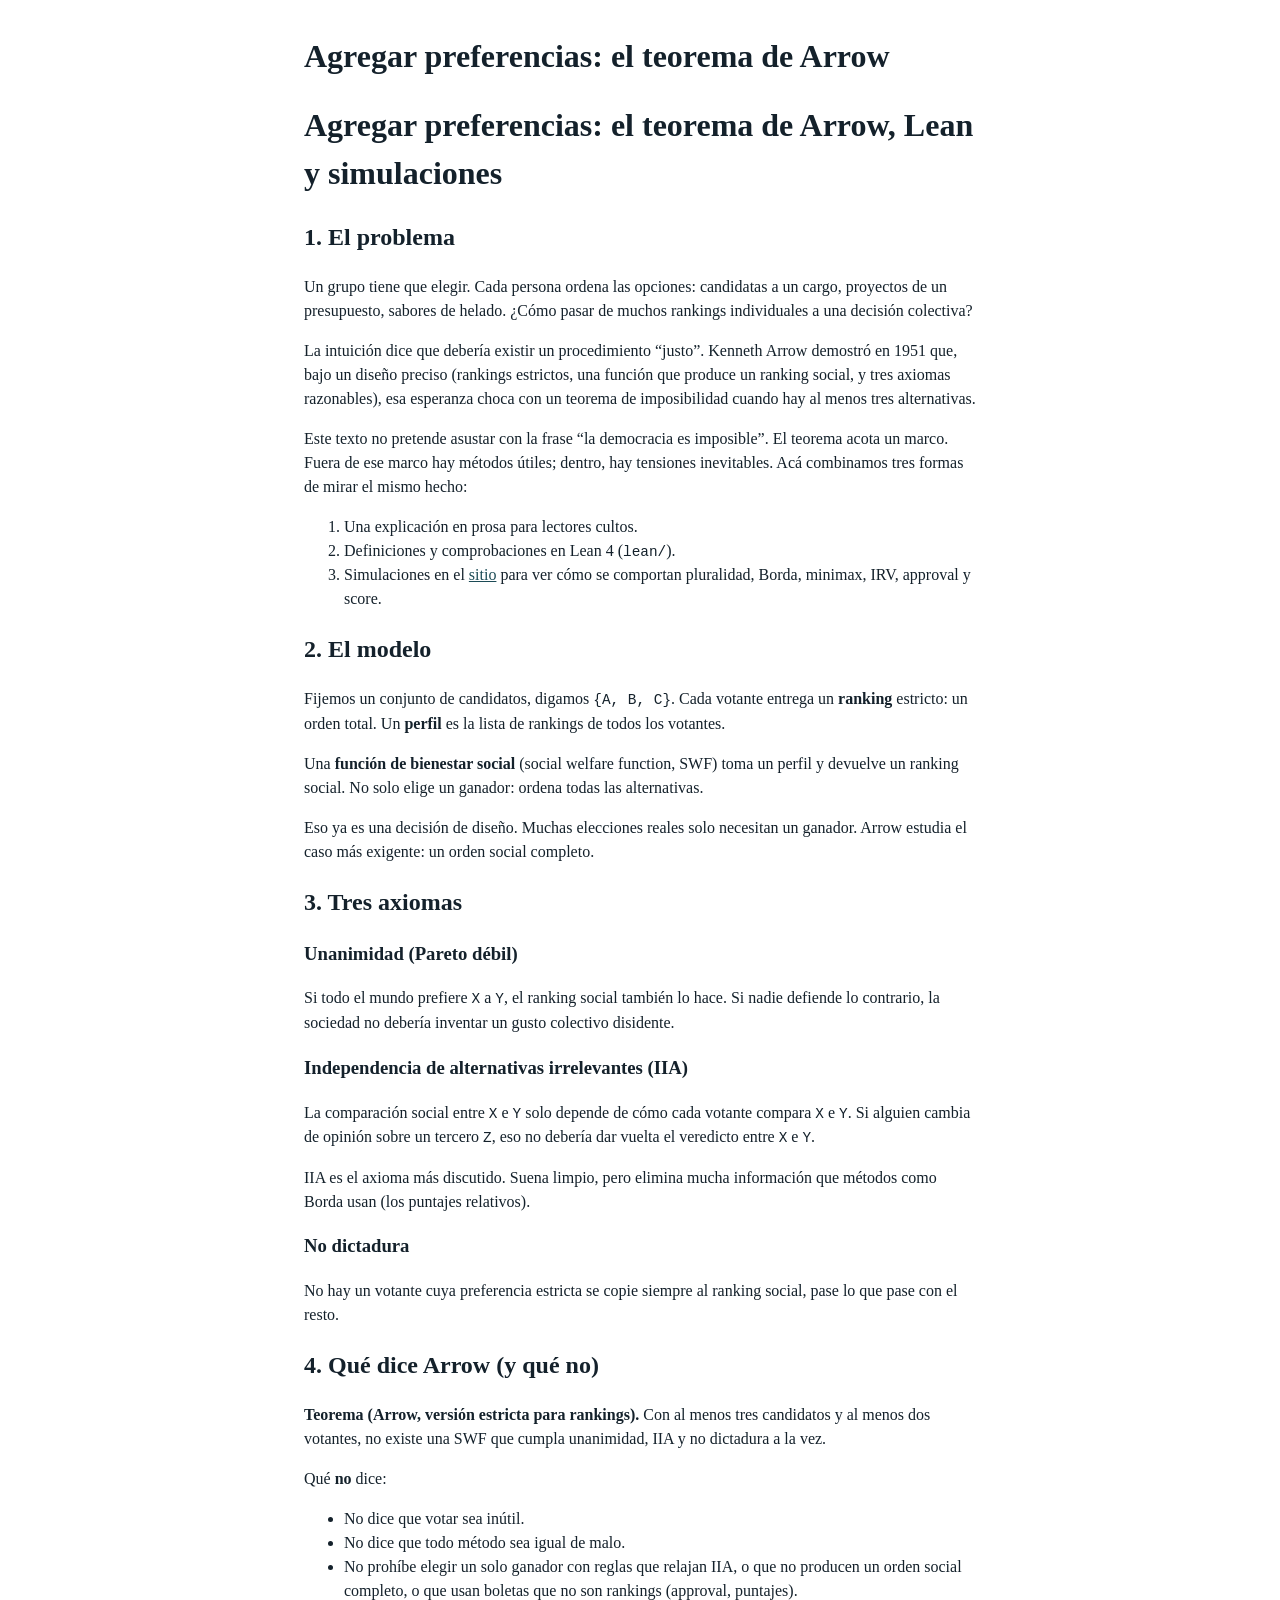
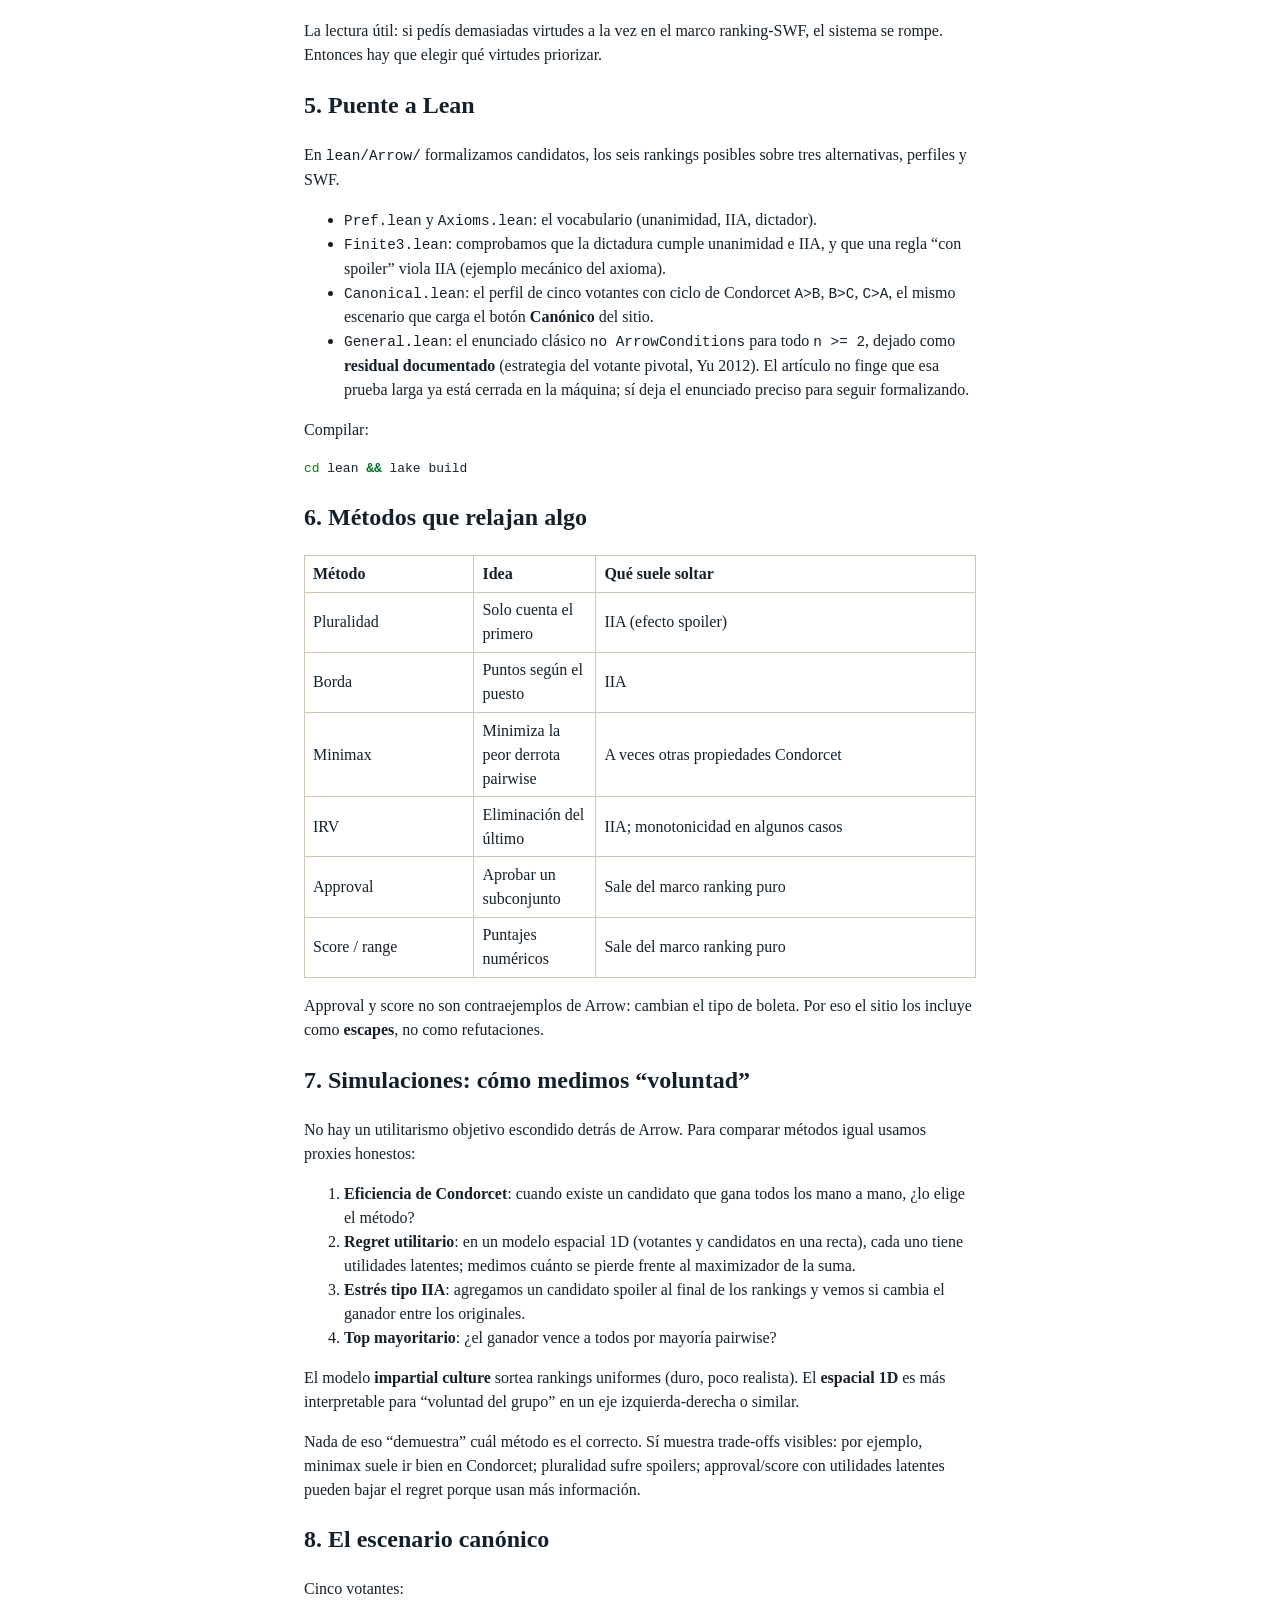
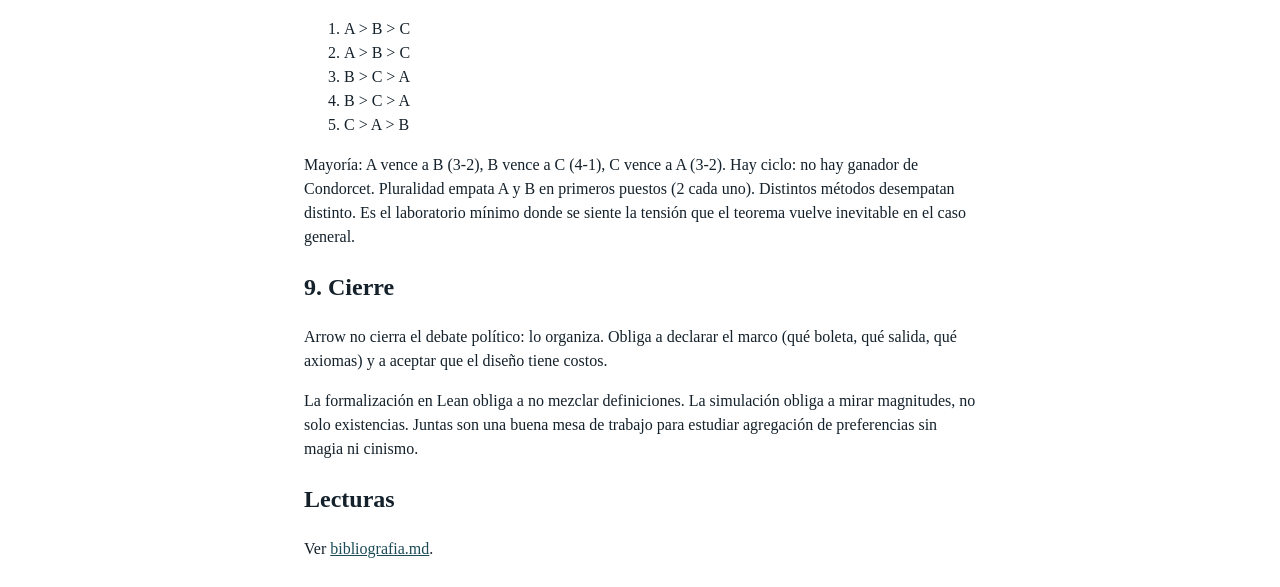
==== web/articulo.html @ cb9a594c "feat: add Arrow dissemination project with Lean and simulations Article, pedagogical Lean formalizat" ====
<!DOCTYPE html>
<html xmlns="http://www.w3.org/1999/xhtml" lang="" xml:lang="">
<head>
  <meta charset="utf-8" />
  <meta name="generator" content="pandoc" />
  <meta name="viewport" content="width=device-width, initial-scale=1.0, user-scalable=yes" />
  <title>Agregar preferencias: el teorema de Arrow</title>
  <style>
    code{white-space: pre-wrap;}
    span.smallcaps{font-variant: small-caps;}
    div.columns{display: flex; gap: min(4vw, 1.5em);}
    div.column{flex: auto; overflow-x: auto;}
    div.hanging-indent{margin-left: 1.5em; text-indent: -1.5em;}
    /* The extra [class] is a hack that increases specificity enough to
       override a similar rule in reveal.js */
    ul.task-list[class]{list-style: none;}
    ul.task-list li input[type="checkbox"] {
      font-size: inherit;
      width: 0.8em;
      margin: 0 0.8em 0.2em -1.6em;
      vertical-align: middle;
    }
    .display.math{display: block; text-align: center; margin: 0.5rem auto;}
    /* CSS for syntax highlighting */
    html { -webkit-text-size-adjust: 100%; }
    pre > code.sourceCode { white-space: pre; position: relative; }
    pre > code.sourceCode > span { display: inline-block; line-height: 1.25; }
    pre > code.sourceCode > span:empty { height: 1.2em; }
    .sourceCode { overflow: visible; }
    code.sourceCode > span { color: inherit; text-decoration: inherit; }
    div.sourceCode { margin: 1em 0; }
    pre.sourceCode { margin: 0; }
    @media screen {
    div.sourceCode { overflow: auto; }
    }
    @media print {
    pre > code.sourceCode { white-space: pre-wrap; }
    pre > code.sourceCode > span { text-indent: -5em; padding-left: 5em; }
    }
    pre.numberSource code
      { counter-reset: source-line 0; }
    pre.numberSource code > span
      { position: relative; left: -4em; counter-increment: source-line; }
    pre.numberSource code > span > a:first-child::before
      { content: counter(source-line);
        position: relative; left: -1em; text-align: right; vertical-align: baseline;
        border: none; display: inline-block;
        -webkit-touch-callout: none; -webkit-user-select: none;
        -khtml-user-select: none; -moz-user-select: none;
        -ms-user-select: none; user-select: none;
        padding: 0 4px; width: 4em;
        color: #aaaaaa;
      }
    pre.numberSource { margin-left: 3em; border-left: 1px solid #aaaaaa;  padding-left: 4px; }
    div.sourceCode
      {   }
    @media screen {
    pre > code.sourceCode > span > a:first-child::before { text-decoration: underline; }
    }
    code span.al { color: #ff0000; font-weight: bold; } /* Alert */
    code span.an { color: #60a0b0; font-weight: bold; font-style: italic; } /* Annotation */
    code span.at { color: #7d9029; } /* Attribute */
    code span.bn { color: #40a070; } /* BaseN */
    code span.bu { color: #008000; } /* BuiltIn */
    code span.cf { color: #007020; font-weight: bold; } /* ControlFlow */
    code span.ch { color: #4070a0; } /* Char */
    code span.cn { color: #880000; } /* Constant */
    code span.co { color: #60a0b0; font-style: italic; } /* Comment */
    code span.cv { color: #60a0b0; font-weight: bold; font-style: italic; } /* CommentVar */
    code span.do { color: #ba2121; font-style: italic; } /* Documentation */
    code span.dt { color: #902000; } /* DataType */
    code span.dv { color: #40a070; } /* DecVal */
    code span.er { color: #ff0000; font-weight: bold; } /* Error */
    code span.ex { } /* Extension */
    code span.fl { color: #40a070; } /* Float */
    code span.fu { color: #06287e; } /* Function */
    code span.im { color: #008000; font-weight: bold; } /* Import */
    code span.in { color: #60a0b0; font-weight: bold; font-style: italic; } /* Information */
    code span.kw { color: #007020; font-weight: bold; } /* Keyword */
    code span.op { color: #666666; } /* Operator */
    code span.ot { color: #007020; } /* Other */
    code span.pp { color: #bc7a00; } /* Preprocessor */
    code span.sc { color: #4070a0; } /* SpecialChar */
    code span.ss { color: #bb6688; } /* SpecialString */
    code span.st { color: #4070a0; } /* String */
    code span.va { color: #19177c; } /* Variable */
    code span.vs { color: #4070a0; } /* VerbatimString */
    code span.wa { color: #60a0b0; font-weight: bold; font-style: italic; } /* Warning */
  </style>
  <link rel="stylesheet" href="articulo.css" />
</head>
<body>
<header id="title-block-header">
<h1 class="title">Agregar preferencias: el teorema de Arrow</h1>
</header>
<h1
id="agregar-preferencias-el-teorema-de-arrow-lean-y-simulaciones">Agregar
preferencias: el teorema de Arrow, Lean y simulaciones</h1>
<h2 id="el-problema">1. El problema</h2>
<p>Un grupo tiene que elegir. Cada persona ordena las opciones:
candidatas a un cargo, proyectos de un presupuesto, sabores de helado.
¿Cómo pasar de muchos rankings individuales a una decisión
colectiva?</p>
<p>La intuición dice que debería existir un procedimiento “justo”.
Kenneth Arrow demostró en 1951 que, bajo un diseño preciso (rankings
estrictos, una función que produce un ranking social, y tres axiomas
razonables), esa esperanza choca con un teorema de imposibilidad cuando
hay al menos tres alternativas.</p>
<p>Este texto no pretende asustar con la frase “la democracia es
imposible”. El teorema acota un marco. Fuera de ese marco hay métodos
útiles; dentro, hay tensiones inevitables. Acá combinamos tres formas de
mirar el mismo hecho:</p>
<ol type="1">
<li>Una explicación en prosa para lectores cultos.</li>
<li>Definiciones y comprobaciones en Lean 4 (<code>lean/</code>).</li>
<li>Simulaciones en el <a href="../web/index.html">sitio</a> para ver
cómo se comportan pluralidad, Borda, minimax, IRV, approval y
score.</li>
</ol>
<h2 id="el-modelo">2. El modelo</h2>
<p>Fijemos un conjunto de candidatos, digamos <code>{A, B, C}</code>.
Cada votante entrega un <strong>ranking</strong> estricto: un orden
total. Un <strong>perfil</strong> es la lista de rankings de todos los
votantes.</p>
<p>Una <strong>función de bienestar social</strong> (social welfare
function, SWF) toma un perfil y devuelve un ranking social. No solo
elige un ganador: ordena todas las alternativas.</p>
<p>Eso ya es una decisión de diseño. Muchas elecciones reales solo
necesitan un ganador. Arrow estudia el caso más exigente: un orden
social completo.</p>
<h2 id="tres-axiomas">3. Tres axiomas</h2>
<h3 id="unanimidad-pareto-débil">Unanimidad (Pareto débil)</h3>
<p>Si todo el mundo prefiere <code>X</code> a <code>Y</code>, el ranking
social también lo hace. Si nadie defiende lo contrario, la sociedad no
debería inventar un gusto colectivo disidente.</p>
<h3 id="independencia-de-alternativas-irrelevantes-iia">Independencia de
alternativas irrelevantes (IIA)</h3>
<p>La comparación social entre <code>X</code> e <code>Y</code> solo
depende de cómo cada votante compara <code>X</code> e <code>Y</code>. Si
alguien cambia de opinión sobre un tercero <code>Z</code>, eso no
debería dar vuelta el veredicto entre <code>X</code> e
<code>Y</code>.</p>
<p>IIA es el axioma más discutido. Suena limpio, pero elimina mucha
información que métodos como Borda usan (los puntajes relativos).</p>
<h3 id="no-dictadura">No dictadura</h3>
<p>No hay un votante cuya preferencia estricta se copie siempre al
ranking social, pase lo que pase con el resto.</p>
<h2 id="qué-dice-arrow-y-qué-no">4. Qué dice Arrow (y qué no)</h2>
<p><strong>Teorema (Arrow, versión estricta para rankings).</strong> Con
al menos tres candidatos y al menos dos votantes, no existe una SWF que
cumpla unanimidad, IIA y no dictadura a la vez.</p>
<p>Qué <strong>no</strong> dice:</p>
<ul>
<li>No dice que votar sea inútil.</li>
<li>No dice que todo método sea igual de malo.</li>
<li>No prohíbe elegir un solo ganador con reglas que relajan IIA, o que
no producen un orden social completo, o que usan boletas que no son
rankings (approval, puntajes).</li>
</ul>
<p>La lectura útil: si pedís demasiadas virtudes a la vez en el marco
ranking-SWF, el sistema se rompe. Entonces hay que elegir qué virtudes
priorizar.</p>
<h2 id="puente-a-lean">5. Puente a Lean</h2>
<p>En <code>lean/Arrow/</code> formalizamos candidatos, los seis
rankings posibles sobre tres alternativas, perfiles y SWF.</p>
<ul>
<li><code>Pref.lean</code> y <code>Axioms.lean</code>: el vocabulario
(unanimidad, IIA, dictador).</li>
<li><code>Finite3.lean</code>: comprobamos que la dictadura cumple
unanimidad e IIA, y que una regla “con spoiler” viola IIA (ejemplo
mecánico del axioma).</li>
<li><code>Canonical.lean</code>: el perfil de cinco votantes con ciclo
de Condorcet <code>A&gt;B</code>, <code>B&gt;C</code>,
<code>C&gt;A</code>, el mismo escenario que carga el botón
<strong>Canónico</strong> del sitio.</li>
<li><code>General.lean</code>: el enunciado clásico
<code>no ArrowConditions</code> para todo <code>n &gt;= 2</code>, dejado
como <strong>residual documentado</strong> (estrategia del votante
pivotal, Yu 2012). El artículo no finge que esa prueba larga ya está
cerrada en la máquina; sí deja el enunciado preciso para seguir
formalizando.</li>
</ul>
<p>Compilar:</p>
<div class="sourceCode" id="cb1"><pre
class="sourceCode bash"><code class="sourceCode bash"><span id="cb1-1"><a href="#cb1-1" aria-hidden="true" tabindex="-1"></a><span class="bu">cd</span> lean <span class="kw">&amp;&amp;</span> <span class="ex">lake</span> build</span></code></pre></div>
<h2 id="métodos-que-relajan-algo">6. Métodos que relajan algo</h2>
<table>
<colgroup>
<col style="width: 25%" />
<col style="width: 18%" />
<col style="width: 56%" />
</colgroup>
<thead>
<tr>
<th>Método</th>
<th>Idea</th>
<th>Qué suele soltar</th>
</tr>
</thead>
<tbody>
<tr>
<td>Pluralidad</td>
<td>Solo cuenta el primero</td>
<td>IIA (efecto spoiler)</td>
</tr>
<tr>
<td>Borda</td>
<td>Puntos según el puesto</td>
<td>IIA</td>
</tr>
<tr>
<td>Minimax</td>
<td>Minimiza la peor derrota pairwise</td>
<td>A veces otras propiedades Condorcet</td>
</tr>
<tr>
<td>IRV</td>
<td>Eliminación del último</td>
<td>IIA; monotonicidad en algunos casos</td>
</tr>
<tr>
<td>Approval</td>
<td>Aprobar un subconjunto</td>
<td>Sale del marco ranking puro</td>
</tr>
<tr>
<td>Score / range</td>
<td>Puntajes numéricos</td>
<td>Sale del marco ranking puro</td>
</tr>
</tbody>
</table>
<p>Approval y score no son contraejemplos de Arrow: cambian el tipo de
boleta. Por eso el sitio los incluye como <strong>escapes</strong>, no
como refutaciones.</p>
<h2 id="simulaciones-cómo-medimos-voluntad">7. Simulaciones: cómo
medimos “voluntad”</h2>
<p>No hay un utilitarismo objetivo escondido detrás de Arrow. Para
comparar métodos igual usamos proxies honestos:</p>
<ol type="1">
<li><strong>Eficiencia de Condorcet</strong>: cuando existe un candidato
que gana todos los mano a mano, ¿lo elige el método?</li>
<li><strong>Regret utilitario</strong>: en un modelo espacial 1D
(votantes y candidatos en una recta), cada uno tiene utilidades
latentes; medimos cuánto se pierde frente al maximizador de la
suma.</li>
<li><strong>Estrés tipo IIA</strong>: agregamos un candidato spoiler al
final de los rankings y vemos si cambia el ganador entre los
originales.</li>
<li><strong>Top mayoritario</strong>: ¿el ganador vence a todos por
mayoría pairwise?</li>
</ol>
<p>El modelo <strong>impartial culture</strong> sortea rankings
uniformes (duro, poco realista). El <strong>espacial 1D</strong> es más
interpretable para “voluntad del grupo” en un eje izquierda-derecha o
similar.</p>
<p>Nada de eso “demuestra” cuál método es el correcto. Sí muestra
trade-offs visibles: por ejemplo, minimax suele ir bien en Condorcet;
pluralidad sufre spoilers; approval/score con utilidades latentes pueden
bajar el regret porque usan más información.</p>
<h2 id="el-escenario-canónico">8. El escenario canónico</h2>
<p>Cinco votantes:</p>
<ol type="1">
<li>A &gt; B &gt; C<br />
</li>
<li>A &gt; B &gt; C<br />
</li>
<li>B &gt; C &gt; A<br />
</li>
<li>B &gt; C &gt; A<br />
</li>
<li>C &gt; A &gt; B</li>
</ol>
<p>Mayoría: A vence a B (3-2), B vence a C (4-1), C vence a A (3-2). Hay
ciclo: no hay ganador de Condorcet. Pluralidad empata A y B en primeros
puestos (2 cada uno). Distintos métodos desempatan distinto. Es el
laboratorio mínimo donde se siente la tensión que el teorema vuelve
inevitable en el caso general.</p>
<h2 id="cierre">9. Cierre</h2>
<p>Arrow no cierra el debate político: lo organiza. Obliga a declarar el
marco (qué boleta, qué salida, qué axiomas) y a aceptar que el diseño
tiene costos.</p>
<p>La formalización en Lean obliga a no mezclar definiciones. La
simulación obliga a mirar magnitudes, no solo existencias. Juntas son
una buena mesa de trabajo para estudiar agregación de preferencias sin
magia ni cinismo.</p>
<h2 id="lecturas">Lecturas</h2>
<p>Ver <a href="bibliografia.md">bibliografia.md</a>.</p>
</body>
</html>
---- web/articulo.css ----
body {
  font-family: Georgia, "Iowan Old Style", serif;
  max-width: 42rem;
  margin: 2rem auto;
  line-height: 1.5;
  color: #14212b;
  padding: 0 1rem;
}
h1, h2, h3 { font-family: Georgia, serif; }
code, pre { font-family: ui-monospace, monospace; font-size: 0.9em; }
table { border-collapse: collapse; width: 100%; }
th, td { border: 1px solid #cfc6b6; padding: 0.35rem 0.5rem; text-align: left; }
a { color: #1c4b56; }
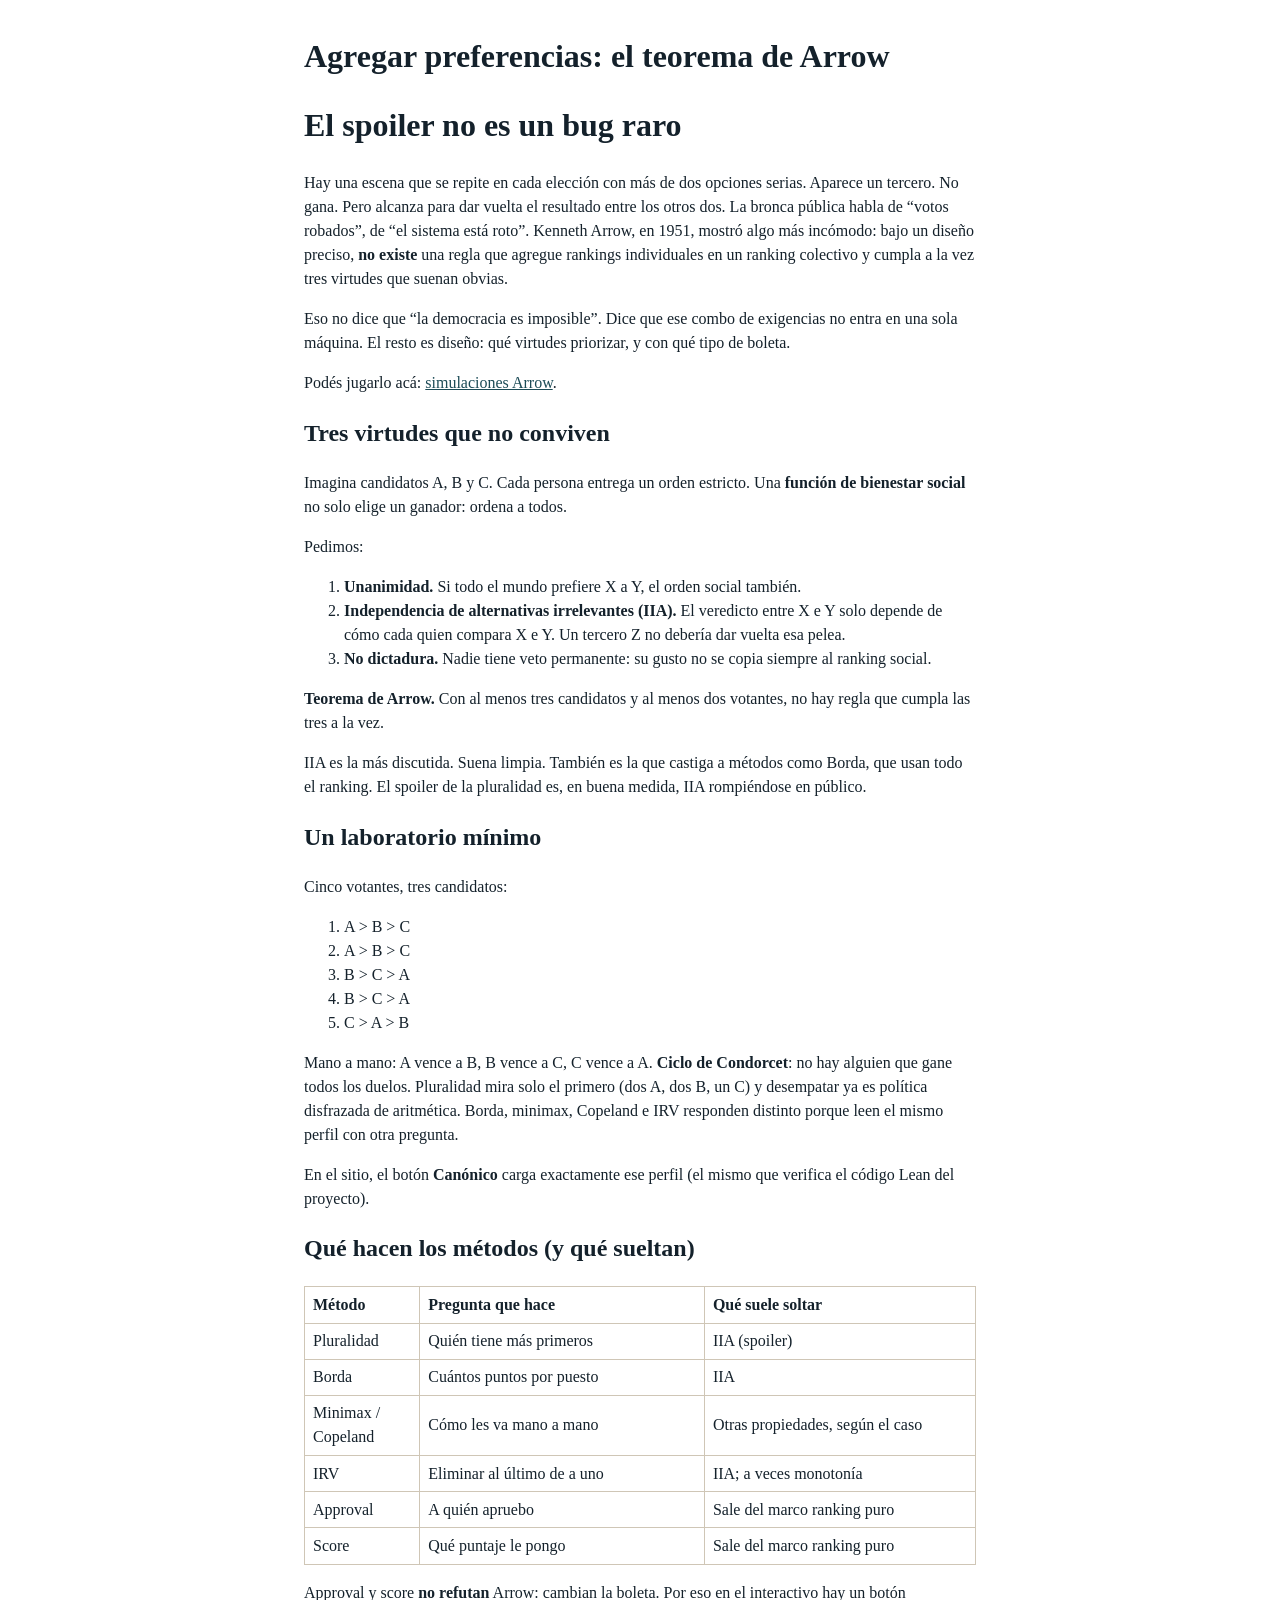
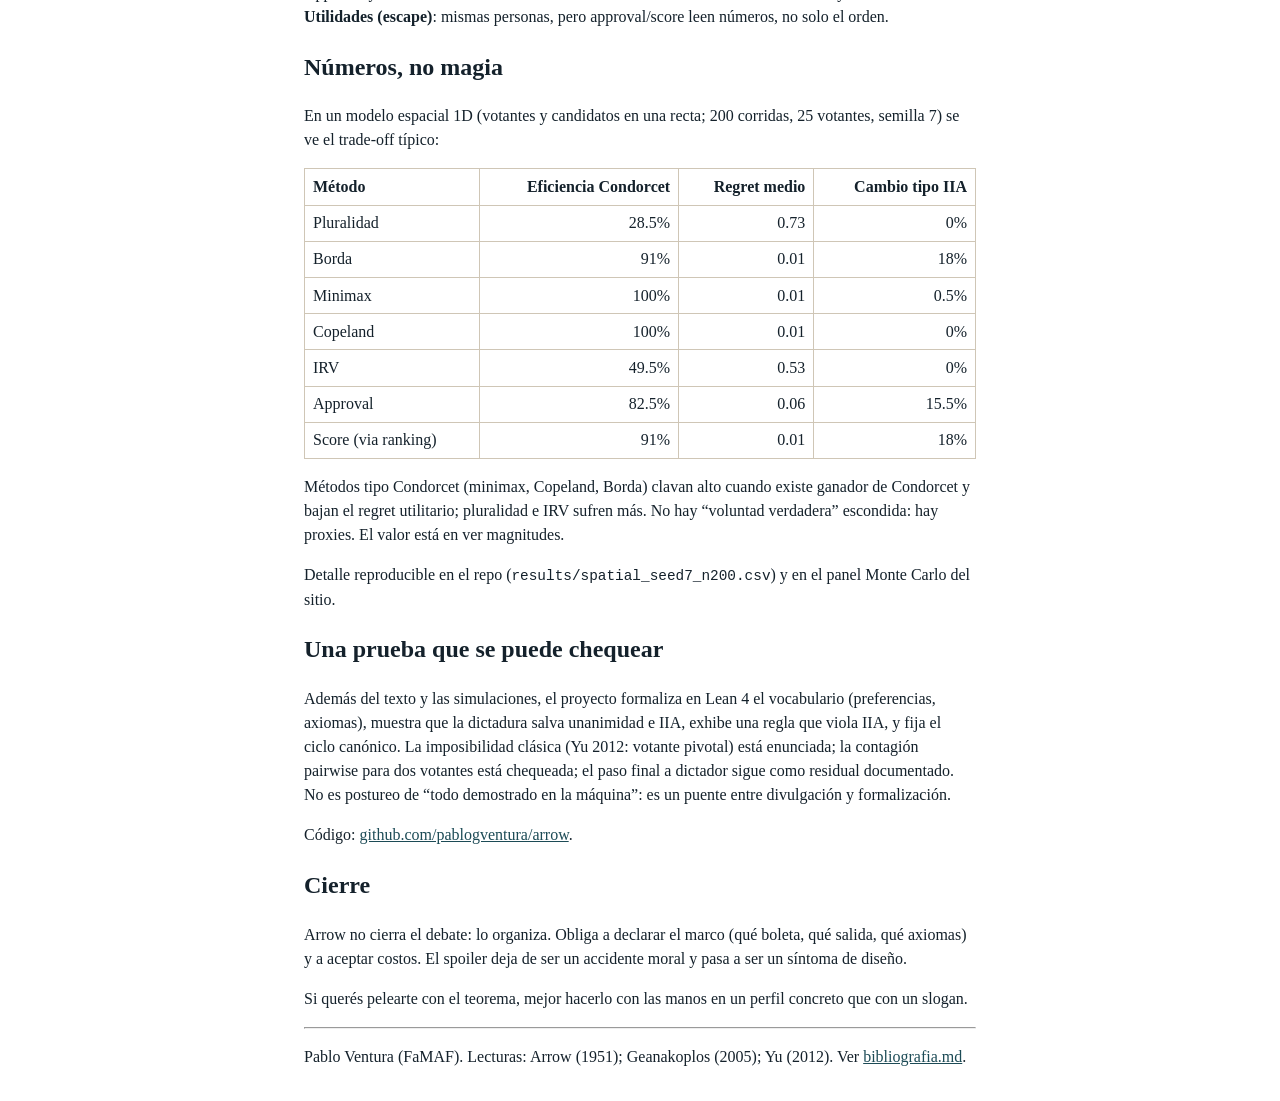
==== commit 2226ae5e: "feat: polish for Gato pitch with note, Copeland, and Lean contagion Rewrite the article as a spoiler" ====
--- a/web/articulo.html
+++ b/web/articulo.html
@@ -21,71 +21,6 @@
       vertical-align: middle;
     }
     .display.math{display: block; text-align: center; margin: 0.5rem auto;}
-    /* CSS for syntax highlighting */
-    html { -webkit-text-size-adjust: 100%; }
-    pre > code.sourceCode { white-space: pre; position: relative; }
-    pre > code.sourceCode > span { display: inline-block; line-height: 1.25; }
-    pre > code.sourceCode > span:empty { height: 1.2em; }
-    .sourceCode { overflow: visible; }
-    code.sourceCode > span { color: inherit; text-decoration: inherit; }
-    div.sourceCode { margin: 1em 0; }
-    pre.sourceCode { margin: 0; }
-    @media screen {
-    div.sourceCode { overflow: auto; }
-    }
-    @media print {
-    pre > code.sourceCode { white-space: pre-wrap; }
-    pre > code.sourceCode > span { text-indent: -5em; padding-left: 5em; }
-    }
-    pre.numberSource code
-      { counter-reset: source-line 0; }
-    pre.numberSource code > span
-      { position: relative; left: -4em; counter-increment: source-line; }
-    pre.numberSource code > span > a:first-child::before
-      { content: counter(source-line);
-        position: relative; left: -1em; text-align: right; vertical-align: baseline;
-        border: none; display: inline-block;
-        -webkit-touch-callout: none; -webkit-user-select: none;
-        -khtml-user-select: none; -moz-user-select: none;
-        -ms-user-select: none; user-select: none;
-        padding: 0 4px; width: 4em;
-        color: #aaaaaa;
-      }
-    pre.numberSource { margin-left: 3em; border-left: 1px solid #aaaaaa;  padding-left: 4px; }
-    div.sourceCode
-      {   }
-    @media screen {
-    pre > code.sourceCode > span > a:first-child::before { text-decoration: underline; }
-    }
-    code span.al { color: #ff0000; font-weight: bold; } /* Alert */
-    code span.an { color: #60a0b0; font-weight: bold; font-style: italic; } /* Annotation */
-    code span.at { color: #7d9029; } /* Attribute */
-    code span.bn { color: #40a070; } /* BaseN */
-    code span.bu { color: #008000; } /* BuiltIn */
-    code span.cf { color: #007020; font-weight: bold; } /* ControlFlow */
-    code span.ch { color: #4070a0; } /* Char */
-    code span.cn { color: #880000; } /* Constant */
-    code span.co { color: #60a0b0; font-style: italic; } /* Comment */
-    code span.cv { color: #60a0b0; font-weight: bold; font-style: italic; } /* CommentVar */
-    code span.do { color: #ba2121; font-style: italic; } /* Documentation */
-    code span.dt { color: #902000; } /* DataType */
-    code span.dv { color: #40a070; } /* DecVal */
-    code span.er { color: #ff0000; font-weight: bold; } /* Error */
-    code span.ex { } /* Extension */
-    code span.fl { color: #40a070; } /* Float */
-    code span.fu { color: #06287e; } /* Function */
-    code span.im { color: #008000; font-weight: bold; } /* Import */
-    code span.in { color: #60a0b0; font-weight: bold; font-style: italic; } /* Information */
-    code span.kw { color: #007020; font-weight: bold; } /* Keyword */
-    code span.op { color: #666666; } /* Operator */
-    code span.ot { color: #007020; } /* Other */
-    code span.pp { color: #bc7a00; } /* Preprocessor */
-    code span.sc { color: #4070a0; } /* SpecialChar */
-    code span.ss { color: #bb6688; } /* SpecialString */
-    code span.st { color: #4070a0; } /* String */
-    code span.va { color: #19177c; } /* Variable */
-    code span.vs { color: #4070a0; } /* VerbatimString */
-    code span.wa { color: #60a0b0; font-weight: bold; font-style: italic; } /* Warning */
   </style>
   <link rel="stylesheet" href="articulo.css" />
 </head>
@@ -93,198 +28,196 @@
 <header id="title-block-header">
 <h1 class="title">Agregar preferencias: el teorema de Arrow</h1>
 </header>
-<h1
-id="agregar-preferencias-el-teorema-de-arrow-lean-y-simulaciones">Agregar
-preferencias: el teorema de Arrow, Lean y simulaciones</h1>
-<h2 id="el-problema">1. El problema</h2>
-<p>Un grupo tiene que elegir. Cada persona ordena las opciones:
-candidatas a un cargo, proyectos de un presupuesto, sabores de helado.
-¿Cómo pasar de muchos rankings individuales a una decisión
-colectiva?</p>
-<p>La intuición dice que debería existir un procedimiento “justo”.
-Kenneth Arrow demostró en 1951 que, bajo un diseño preciso (rankings
-estrictos, una función que produce un ranking social, y tres axiomas
-razonables), esa esperanza choca con un teorema de imposibilidad cuando
-hay al menos tres alternativas.</p>
-<p>Este texto no pretende asustar con la frase “la democracia es
-imposible”. El teorema acota un marco. Fuera de ese marco hay métodos
-útiles; dentro, hay tensiones inevitables. Acá combinamos tres formas de
-mirar el mismo hecho:</p>
+<h1 id="el-spoiler-no-es-un-bug-raro">El spoiler no es un bug raro</h1>
+<p>Hay una escena que se repite en cada elección con más de dos opciones
+serias. Aparece un tercero. No gana. Pero alcanza para dar vuelta el
+resultado entre los otros dos. La bronca pública habla de “votos
+robados”, de “el sistema está roto”. Kenneth Arrow, en 1951, mostró algo
+más incómodo: bajo un diseño preciso, <strong>no existe</strong> una
+regla que agregue rankings individuales en un ranking colectivo y cumpla
+a la vez tres virtudes que suenan obvias.</p>
+<p>Eso no dice que “la democracia es imposible”. Dice que ese combo de
+exigencias no entra en una sola máquina. El resto es diseño: qué
+virtudes priorizar, y con qué tipo de boleta.</p>
+<p>Podés jugarlo acá: <a
+href="https://pablogventura.github.io/arrow/">simulaciones
+Arrow</a>.</p>
+<h2 id="tres-virtudes-que-no-conviven">Tres virtudes que no
+conviven</h2>
+<p>Imagina candidatos A, B y C. Cada persona entrega un orden estricto.
+Una <strong>función de bienestar social</strong> no solo elige un
+ganador: ordena a todos.</p>
+<p>Pedimos:</p>
 <ol type="1">
-<li>Una explicación en prosa para lectores cultos.</li>
-<li>Definiciones y comprobaciones en Lean 4 (<code>lean/</code>).</li>
-<li>Simulaciones en el <a href="../web/index.html">sitio</a> para ver
-cómo se comportan pluralidad, Borda, minimax, IRV, approval y
-score.</li>
+<li><strong>Unanimidad.</strong> Si todo el mundo prefiere X a Y, el
+orden social también.</li>
+<li><strong>Independencia de alternativas irrelevantes (IIA).</strong>
+El veredicto entre X e Y solo depende de cómo cada quien compara X e Y.
+Un tercero Z no debería dar vuelta esa pelea.</li>
+<li><strong>No dictadura.</strong> Nadie tiene veto permanente: su gusto
+no se copia siempre al ranking social.</li>
 </ol>
-<h2 id="el-modelo">2. El modelo</h2>
-<p>Fijemos un conjunto de candidatos, digamos <code>{A, B, C}</code>.
-Cada votante entrega un <strong>ranking</strong> estricto: un orden
-total. Un <strong>perfil</strong> es la lista de rankings de todos los
-votantes.</p>
-<p>Una <strong>función de bienestar social</strong> (social welfare
-function, SWF) toma un perfil y devuelve un ranking social. No solo
-elige un ganador: ordena todas las alternativas.</p>
-<p>Eso ya es una decisión de diseño. Muchas elecciones reales solo
-necesitan un ganador. Arrow estudia el caso más exigente: un orden
-social completo.</p>
-<h2 id="tres-axiomas">3. Tres axiomas</h2>
-<h3 id="unanimidad-pareto-débil">Unanimidad (Pareto débil)</h3>
-<p>Si todo el mundo prefiere <code>X</code> a <code>Y</code>, el ranking
-social también lo hace. Si nadie defiende lo contrario, la sociedad no
-debería inventar un gusto colectivo disidente.</p>
-<h3 id="independencia-de-alternativas-irrelevantes-iia">Independencia de
-alternativas irrelevantes (IIA)</h3>
-<p>La comparación social entre <code>X</code> e <code>Y</code> solo
-depende de cómo cada votante compara <code>X</code> e <code>Y</code>. Si
-alguien cambia de opinión sobre un tercero <code>Z</code>, eso no
-debería dar vuelta el veredicto entre <code>X</code> e
-<code>Y</code>.</p>
-<p>IIA es el axioma más discutido. Suena limpio, pero elimina mucha
-información que métodos como Borda usan (los puntajes relativos).</p>
-<h3 id="no-dictadura">No dictadura</h3>
-<p>No hay un votante cuya preferencia estricta se copie siempre al
-ranking social, pase lo que pase con el resto.</p>
-<h2 id="qué-dice-arrow-y-qué-no">4. Qué dice Arrow (y qué no)</h2>
-<p><strong>Teorema (Arrow, versión estricta para rankings).</strong> Con
-al menos tres candidatos y al menos dos votantes, no existe una SWF que
-cumpla unanimidad, IIA y no dictadura a la vez.</p>
-<p>Qué <strong>no</strong> dice:</p>
-<ul>
-<li>No dice que votar sea inútil.</li>
-<li>No dice que todo método sea igual de malo.</li>
-<li>No prohíbe elegir un solo ganador con reglas que relajan IIA, o que
-no producen un orden social completo, o que usan boletas que no son
-rankings (approval, puntajes).</li>
-</ul>
-<p>La lectura útil: si pedís demasiadas virtudes a la vez en el marco
-ranking-SWF, el sistema se rompe. Entonces hay que elegir qué virtudes
-priorizar.</p>
-<h2 id="puente-a-lean">5. Puente a Lean</h2>
-<p>En <code>lean/Arrow/</code> formalizamos candidatos, los seis
-rankings posibles sobre tres alternativas, perfiles y SWF.</p>
-<ul>
-<li><code>Pref.lean</code> y <code>Axioms.lean</code>: el vocabulario
-(unanimidad, IIA, dictador).</li>
-<li><code>Finite3.lean</code>: comprobamos que la dictadura cumple
-unanimidad e IIA, y que una regla “con spoiler” viola IIA (ejemplo
-mecánico del axioma).</li>
-<li><code>Canonical.lean</code>: el perfil de cinco votantes con ciclo
-de Condorcet <code>A&gt;B</code>, <code>B&gt;C</code>,
-<code>C&gt;A</code>, el mismo escenario que carga el botón
-<strong>Canónico</strong> del sitio.</li>
-<li><code>General.lean</code>: el enunciado clásico
-<code>no ArrowConditions</code> para todo <code>n &gt;= 2</code>, dejado
-como <strong>residual documentado</strong> (estrategia del votante
-pivotal, Yu 2012). El artículo no finge que esa prueba larga ya está
-cerrada en la máquina; sí deja el enunciado preciso para seguir
-formalizando.</li>
-</ul>
-<p>Compilar:</p>
-<div class="sourceCode" id="cb1"><pre
-class="sourceCode bash"><code class="sourceCode bash"><span id="cb1-1"><a href="#cb1-1" aria-hidden="true" tabindex="-1"></a><span class="bu">cd</span> lean <span class="kw">&amp;&amp;</span> <span class="ex">lake</span> build</span></code></pre></div>
-<h2 id="métodos-que-relajan-algo">6. Métodos que relajan algo</h2>
+<p><strong>Teorema de Arrow.</strong> Con al menos tres candidatos y al
+menos dos votantes, no hay regla que cumpla las tres a la vez.</p>
+<p>IIA es la más discutida. Suena limpia. También es la que castiga a
+métodos como Borda, que usan todo el ranking. El spoiler de la
+pluralidad es, en buena medida, IIA rompiéndose en público.</p>
+<h2 id="un-laboratorio-mínimo">Un laboratorio mínimo</h2>
+<p>Cinco votantes, tres candidatos:</p>
+<ol type="1">
+<li>A &gt; B &gt; C<br />
+</li>
+<li>A &gt; B &gt; C<br />
+</li>
+<li>B &gt; C &gt; A<br />
+</li>
+<li>B &gt; C &gt; A<br />
+</li>
+<li>C &gt; A &gt; B</li>
+</ol>
+<p>Mano a mano: A vence a B, B vence a C, C vence a A. <strong>Ciclo de
+Condorcet</strong>: no hay alguien que gane todos los duelos. Pluralidad
+mira solo el primero (dos A, dos B, un C) y desempatar ya es política
+disfrazada de aritmética. Borda, minimax, Copeland e IRV responden
+distinto porque leen el mismo perfil con otra pregunta.</p>
+<p>En el sitio, el botón <strong>Canónico</strong> carga exactamente ese
+perfil (el mismo que verifica el código Lean del proyecto).</p>
+<h2 id="qué-hacen-los-métodos-y-qué-sueltan">Qué hacen los métodos (y
+qué sueltan)</h2>
 <table>
 <colgroup>
-<col style="width: 25%" />
-<col style="width: 18%" />
-<col style="width: 56%" />
+<col style="width: 17%" />
+<col style="width: 42%" />
+<col style="width: 40%" />
 </colgroup>
 <thead>
 <tr>
 <th>Método</th>
-<th>Idea</th>
+<th>Pregunta que hace</th>
 <th>Qué suele soltar</th>
 </tr>
 </thead>
 <tbody>
 <tr>
 <td>Pluralidad</td>
-<td>Solo cuenta el primero</td>
-<td>IIA (efecto spoiler)</td>
+<td>Quién tiene más primeros</td>
+<td>IIA (spoiler)</td>
 </tr>
 <tr>
 <td>Borda</td>
-<td>Puntos según el puesto</td>
+<td>Cuántos puntos por puesto</td>
 <td>IIA</td>
 </tr>
 <tr>
-<td>Minimax</td>
-<td>Minimiza la peor derrota pairwise</td>
-<td>A veces otras propiedades Condorcet</td>
+<td>Minimax / Copeland</td>
+<td>Cómo les va mano a mano</td>
+<td>Otras propiedades, según el caso</td>
 </tr>
 <tr>
 <td>IRV</td>
-<td>Eliminación del último</td>
-<td>IIA; monotonicidad en algunos casos</td>
+<td>Eliminar al último de a uno</td>
+<td>IIA; a veces monotonía</td>
 </tr>
 <tr>
 <td>Approval</td>
-<td>Aprobar un subconjunto</td>
+<td>A quién apruebo</td>
 <td>Sale del marco ranking puro</td>
 </tr>
 <tr>
-<td>Score / range</td>
-<td>Puntajes numéricos</td>
+<td>Score</td>
+<td>Qué puntaje le pongo</td>
 <td>Sale del marco ranking puro</td>
 </tr>
 </tbody>
 </table>
-<p>Approval y score no son contraejemplos de Arrow: cambian el tipo de
-boleta. Por eso el sitio los incluye como <strong>escapes</strong>, no
-como refutaciones.</p>
-<h2 id="simulaciones-cómo-medimos-voluntad">7. Simulaciones: cómo
-medimos “voluntad”</h2>
-<p>No hay un utilitarismo objetivo escondido detrás de Arrow. Para
-comparar métodos igual usamos proxies honestos:</p>
-<ol type="1">
-<li><strong>Eficiencia de Condorcet</strong>: cuando existe un candidato
-que gana todos los mano a mano, ¿lo elige el método?</li>
-<li><strong>Regret utilitario</strong>: en un modelo espacial 1D
-(votantes y candidatos en una recta), cada uno tiene utilidades
-latentes; medimos cuánto se pierde frente al maximizador de la
-suma.</li>
-<li><strong>Estrés tipo IIA</strong>: agregamos un candidato spoiler al
-final de los rankings y vemos si cambia el ganador entre los
-originales.</li>
-<li><strong>Top mayoritario</strong>: ¿el ganador vence a todos por
-mayoría pairwise?</li>
-</ol>
-<p>El modelo <strong>impartial culture</strong> sortea rankings
-uniformes (duro, poco realista). El <strong>espacial 1D</strong> es más
-interpretable para “voluntad del grupo” en un eje izquierda-derecha o
-similar.</p>
-<p>Nada de eso “demuestra” cuál método es el correcto. Sí muestra
-trade-offs visibles: por ejemplo, minimax suele ir bien en Condorcet;
-pluralidad sufre spoilers; approval/score con utilidades latentes pueden
-bajar el regret porque usan más información.</p>
-<h2 id="el-escenario-canónico">8. El escenario canónico</h2>
-<p>Cinco votantes:</p>
-<ol type="1">
-<li>A &gt; B &gt; C<br />
-</li>
-<li>A &gt; B &gt; C<br />
-</li>
-<li>B &gt; C &gt; A<br />
-</li>
-<li>B &gt; C &gt; A<br />
-</li>
-<li>C &gt; A &gt; B</li>
-</ol>
-<p>Mayoría: A vence a B (3-2), B vence a C (4-1), C vence a A (3-2). Hay
-ciclo: no hay ganador de Condorcet. Pluralidad empata A y B en primeros
-puestos (2 cada uno). Distintos métodos desempatan distinto. Es el
-laboratorio mínimo donde se siente la tensión que el teorema vuelve
-inevitable en el caso general.</p>
-<h2 id="cierre">9. Cierre</h2>
-<p>Arrow no cierra el debate político: lo organiza. Obliga a declarar el
-marco (qué boleta, qué salida, qué axiomas) y a aceptar que el diseño
-tiene costos.</p>
-<p>La formalización en Lean obliga a no mezclar definiciones. La
-simulación obliga a mirar magnitudes, no solo existencias. Juntas son
-una buena mesa de trabajo para estudiar agregación de preferencias sin
-magia ni cinismo.</p>
-<h2 id="lecturas">Lecturas</h2>
-<p>Ver <a href="bibliografia.md">bibliografia.md</a>.</p>
+<p>Approval y score <strong>no refutan</strong> Arrow: cambian la
+boleta. Por eso en el interactivo hay un botón <strong>Utilidades
+(escape)</strong>: mismas personas, pero approval/score leen números, no
+solo el orden.</p>
+<h2 id="números-no-magia">Números, no magia</h2>
+<p>En un modelo espacial 1D (votantes y candidatos en una recta; 200
+corridas, 25 votantes, semilla 7) se ve el trade-off típico:</p>
+<table>
+<thead>
+<tr>
+<th>Método</th>
+<th style="text-align: right;">Eficiencia Condorcet</th>
+<th style="text-align: right;">Regret medio</th>
+<th style="text-align: right;">Cambio tipo IIA</th>
+</tr>
+</thead>
+<tbody>
+<tr>
+<td>Pluralidad</td>
+<td style="text-align: right;">28.5%</td>
+<td style="text-align: right;">0.73</td>
+<td style="text-align: right;">0%</td>
+</tr>
+<tr>
+<td>Borda</td>
+<td style="text-align: right;">91%</td>
+<td style="text-align: right;">0.01</td>
+<td style="text-align: right;">18%</td>
+</tr>
+<tr>
+<td>Minimax</td>
+<td style="text-align: right;">100%</td>
+<td style="text-align: right;">0.01</td>
+<td style="text-align: right;">0.5%</td>
+</tr>
+<tr>
+<td>Copeland</td>
+<td style="text-align: right;">100%</td>
+<td style="text-align: right;">0.01</td>
+<td style="text-align: right;">0%</td>
+</tr>
+<tr>
+<td>IRV</td>
+<td style="text-align: right;">49.5%</td>
+<td style="text-align: right;">0.53</td>
+<td style="text-align: right;">0%</td>
+</tr>
+<tr>
+<td>Approval</td>
+<td style="text-align: right;">82.5%</td>
+<td style="text-align: right;">0.06</td>
+<td style="text-align: right;">15.5%</td>
+</tr>
+<tr>
+<td>Score (via ranking)</td>
+<td style="text-align: right;">91%</td>
+<td style="text-align: right;">0.01</td>
+<td style="text-align: right;">18%</td>
+</tr>
+</tbody>
+</table>
+<p>Métodos tipo Condorcet (minimax, Copeland, Borda) clavan alto cuando
+existe ganador de Condorcet y bajan el regret utilitario; pluralidad e
+IRV sufren más. No hay “voluntad verdadera” escondida: hay proxies. El
+valor está en ver magnitudes.</p>
+<p>Detalle reproducible en el repo
+(<code>results/spatial_seed7_n200.csv</code>) y en el panel Monte Carlo
+del sitio.</p>
+<h2 id="una-prueba-que-se-puede-chequear">Una prueba que se puede
+chequear</h2>
+<p>Además del texto y las simulaciones, el proyecto formaliza en Lean 4
+el vocabulario (preferencias, axiomas), muestra que la dictadura salva
+unanimidad e IIA, exhibe una regla que viola IIA, y fija el ciclo
+canónico. La imposibilidad clásica (Yu 2012: votante pivotal) está
+enunciada; la contagión pairwise para dos votantes está chequeada; el
+paso final a dictador sigue como residual documentado. No es postureo de
+“todo demostrado en la máquina”: es un puente entre divulgación y
+formalización.</p>
+<p>Código: <a
+href="https://github.com/pablogventura/arrow">github.com/pablogventura/arrow</a>.</p>
+<h2 id="cierre">Cierre</h2>
+<p>Arrow no cierra el debate: lo organiza. Obliga a declarar el marco
+(qué boleta, qué salida, qué axiomas) y a aceptar costos. El spoiler
+deja de ser un accidente moral y pasa a ser un síntoma de diseño.</p>
+<p>Si querés pelearte con el teorema, mejor hacerlo con las manos en un
+perfil concreto que con un slogan.</p>
+<hr />
+<p>Pablo Ventura (FaMAF). Lecturas: Arrow (1951); Geanakoplos (2005); Yu
+(2012). Ver <a href="bibliografia.md">bibliografia.md</a>.</p>
 </body>
 </html>
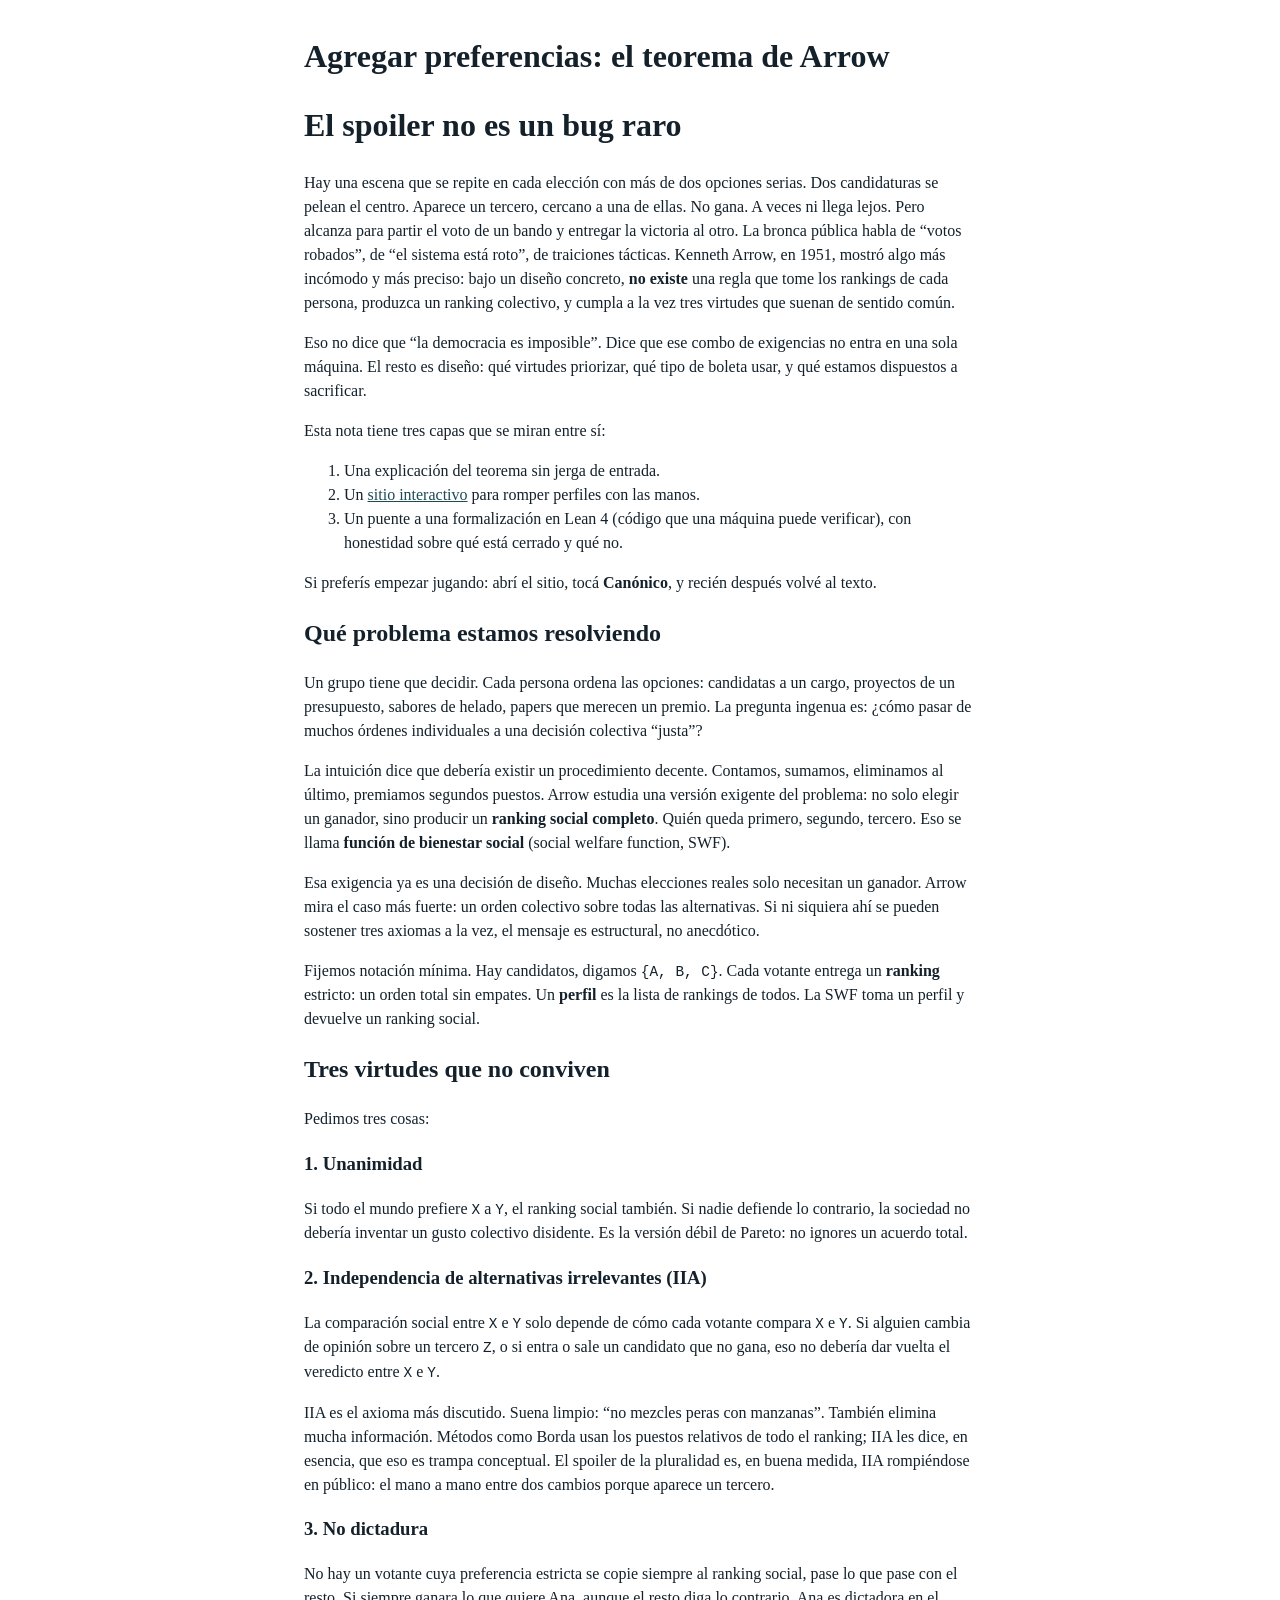
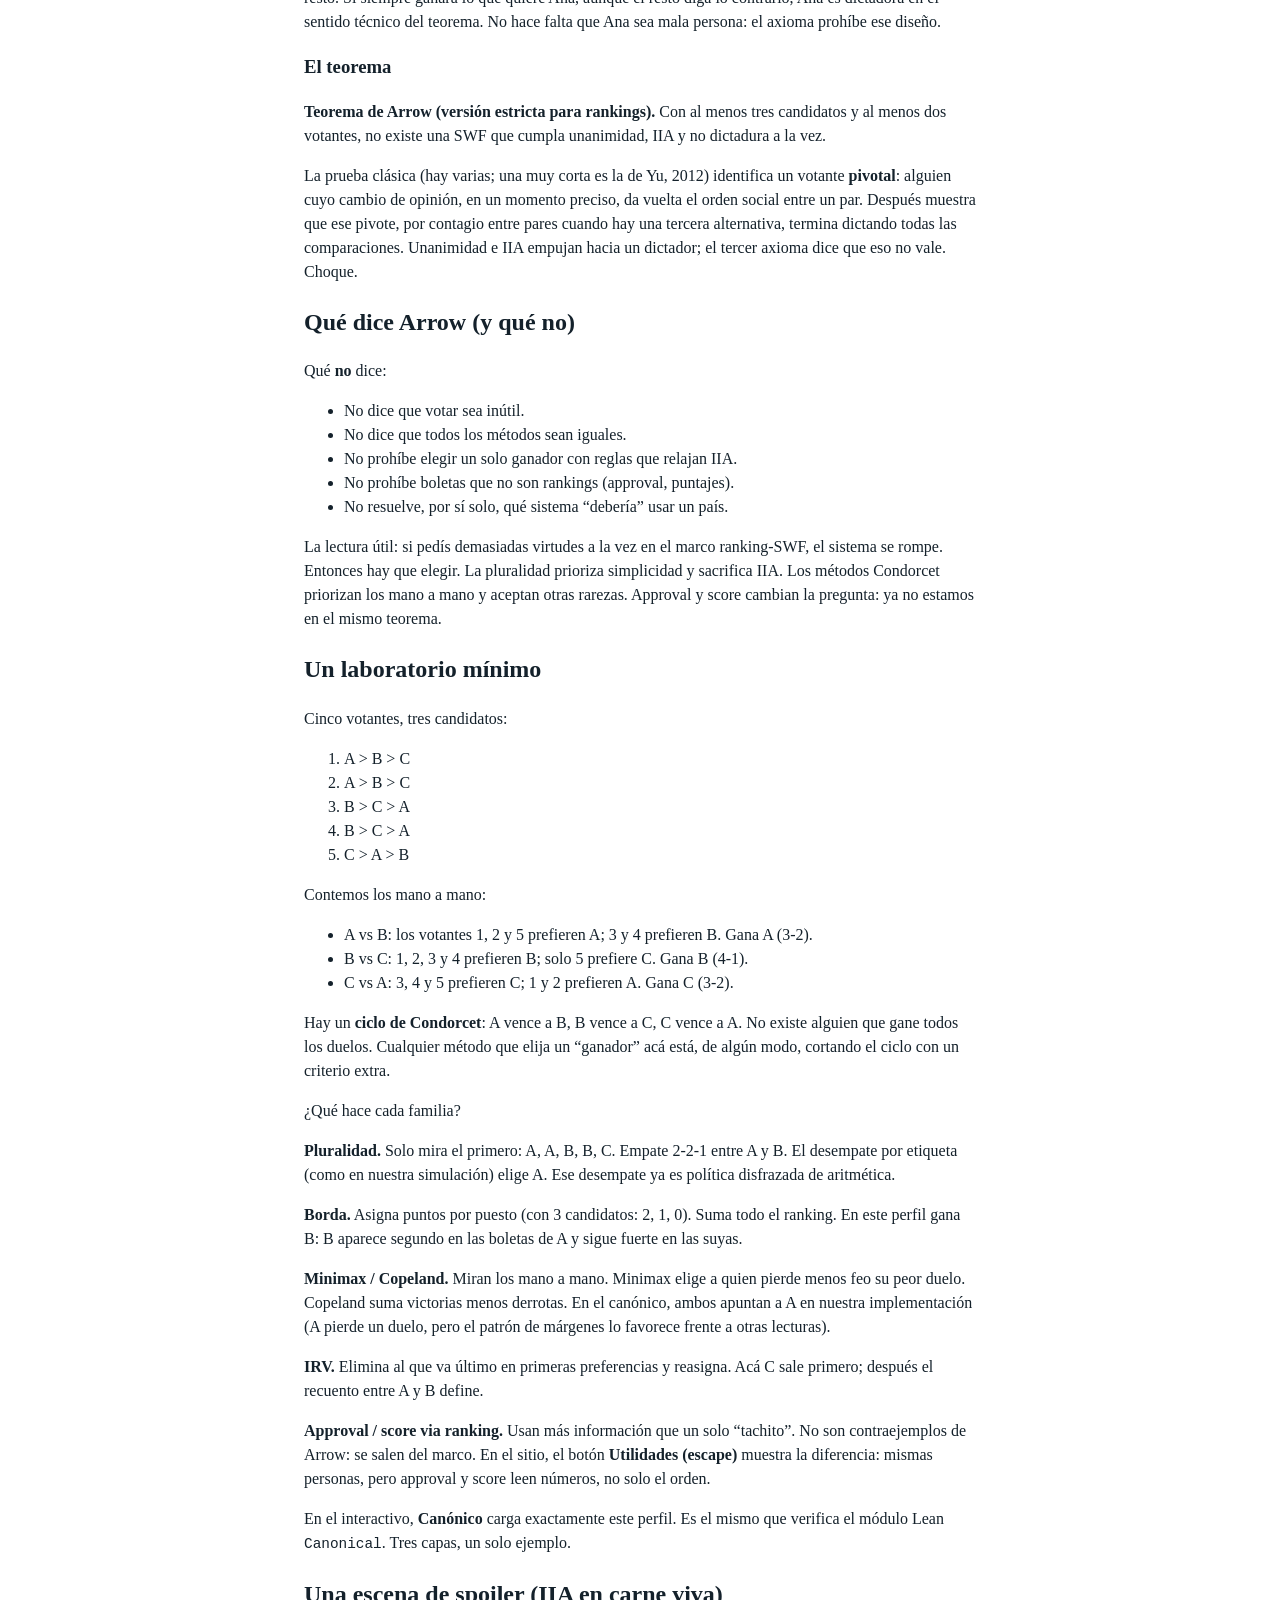
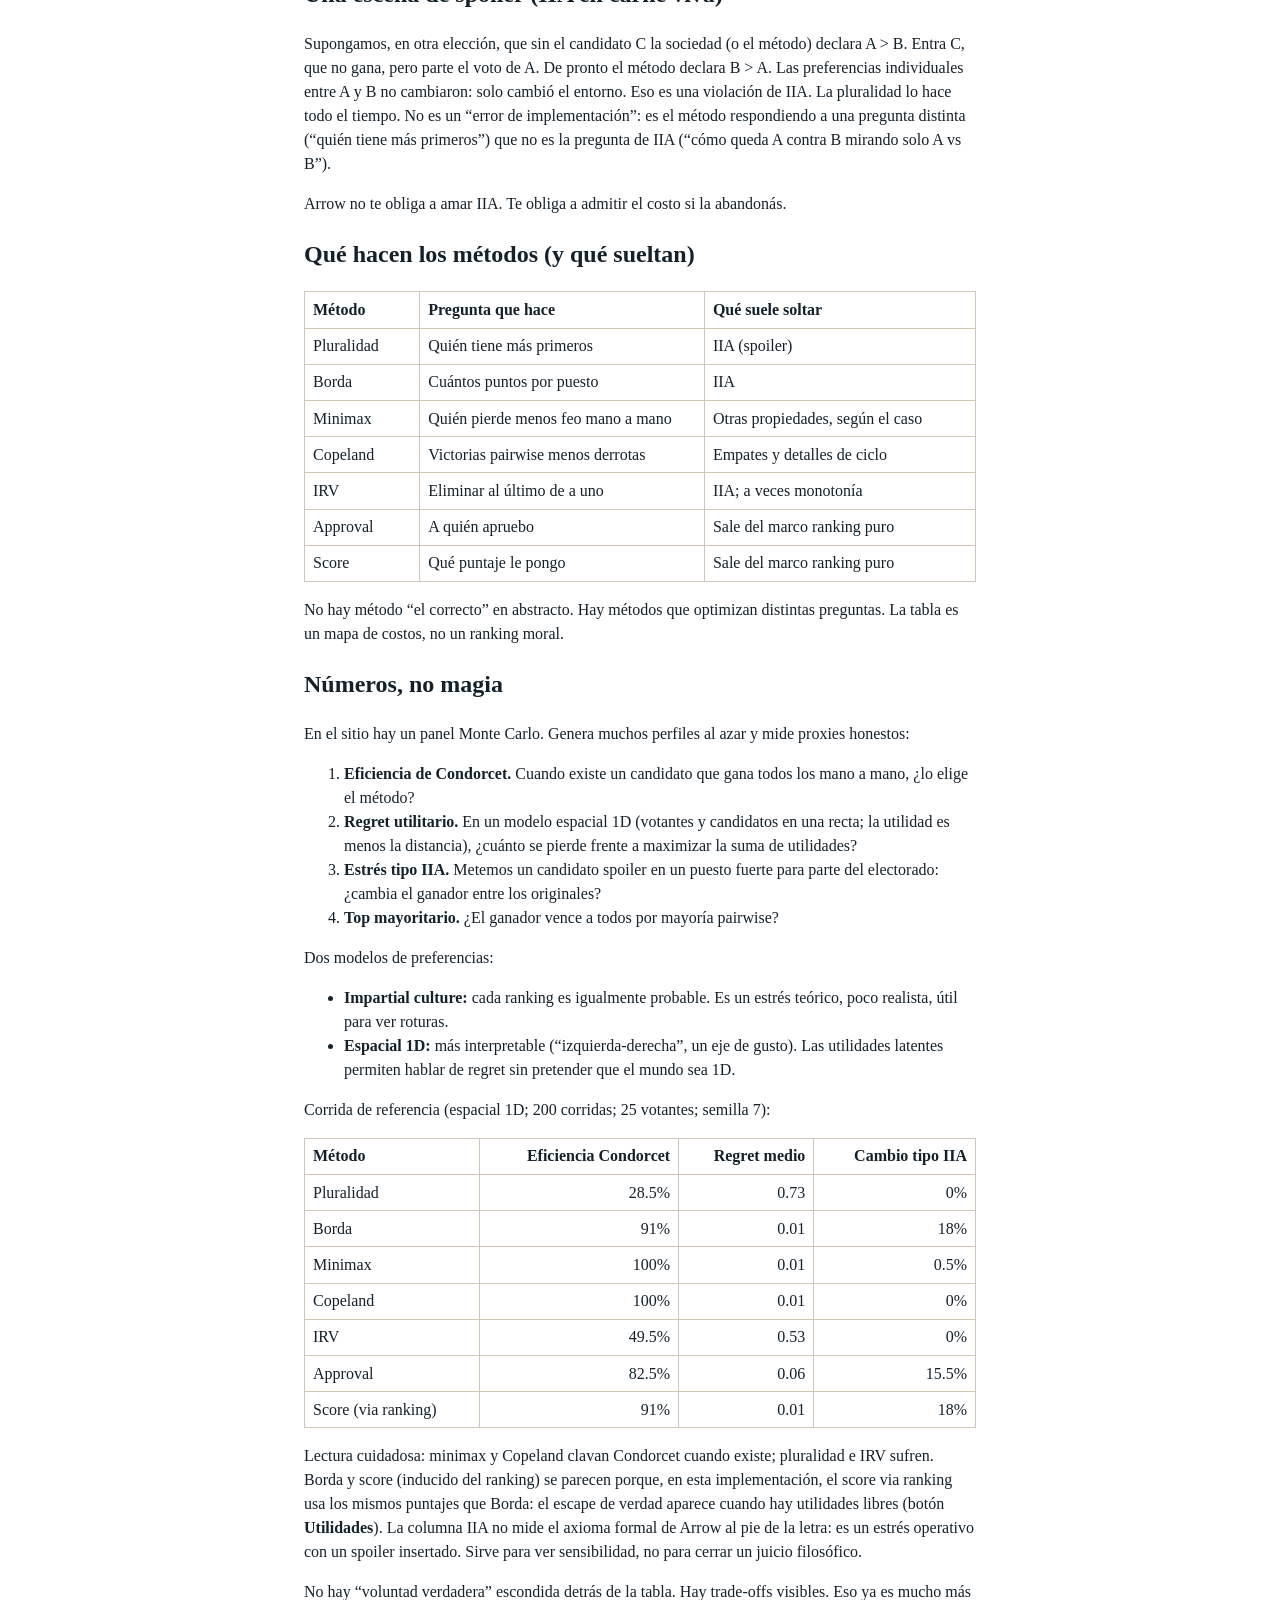
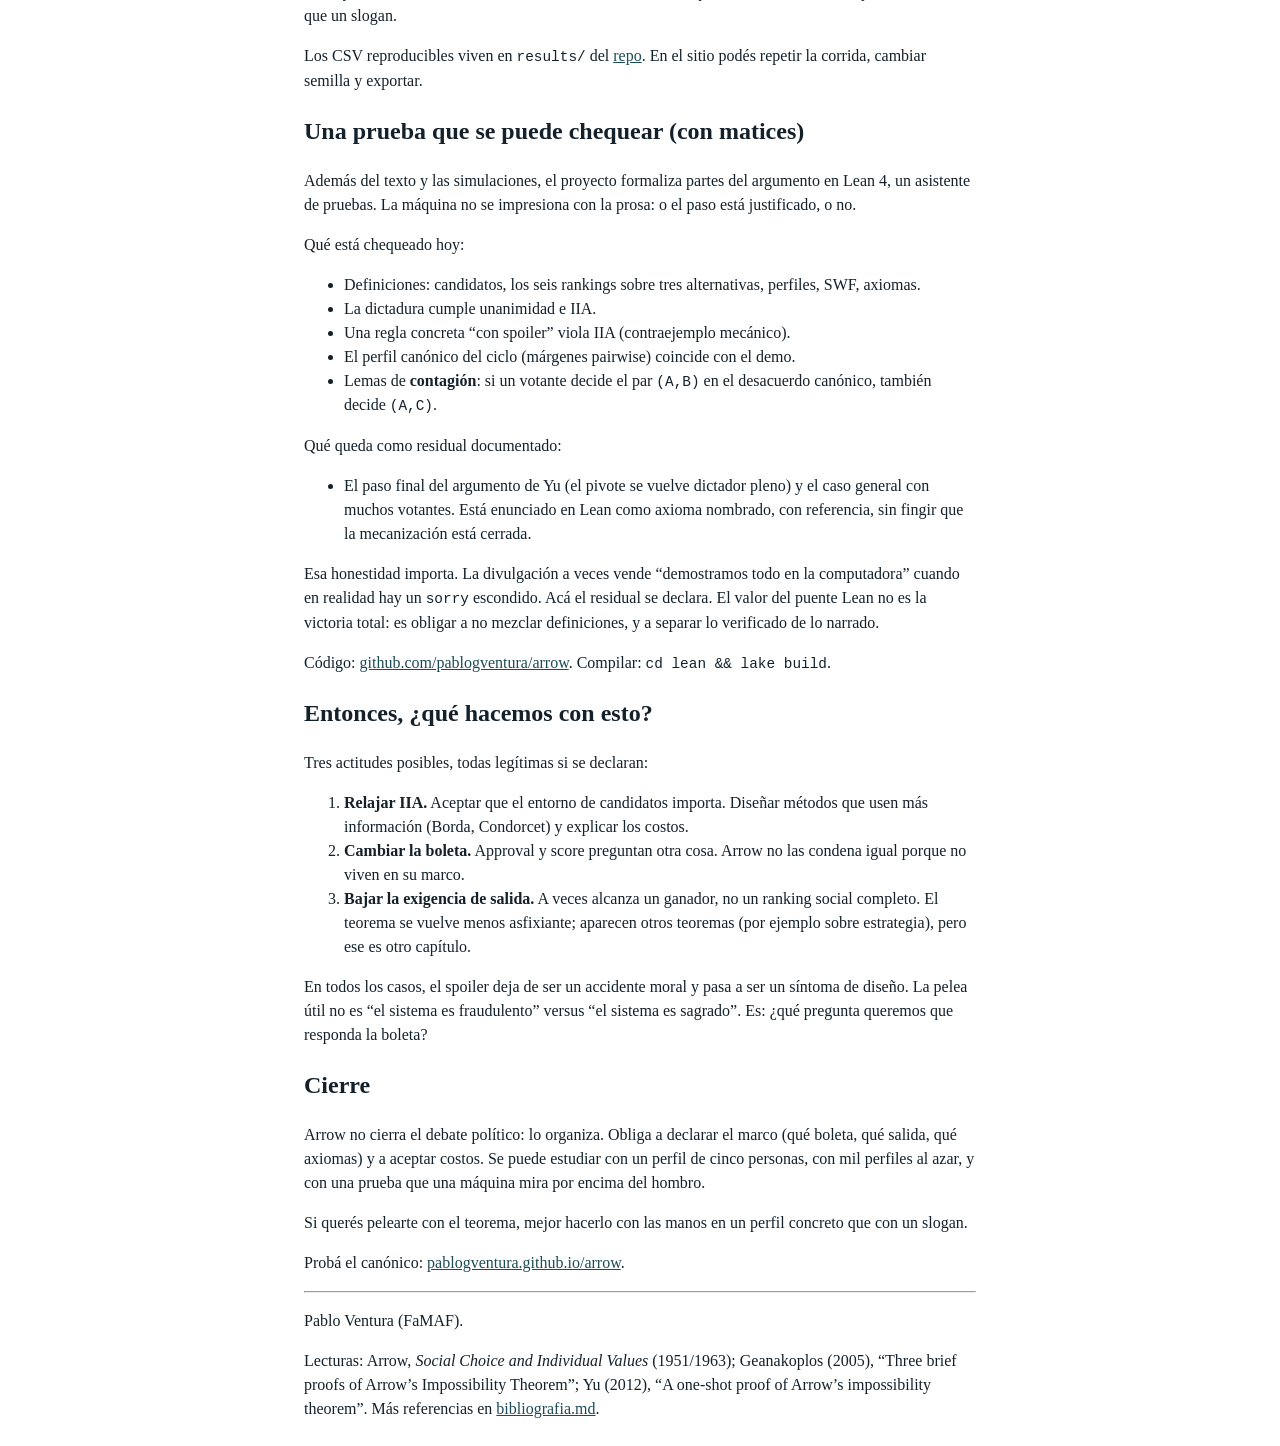
==== commit eabf5951: "docs: expand Arrow note with worked examples and caveats Longer Gato-style article: axioms, canonica" ====
--- a/web/articulo.html
+++ b/web/articulo.html
@@ -30,38 +30,103 @@
 </header>
 <h1 id="el-spoiler-no-es-un-bug-raro">El spoiler no es un bug raro</h1>
 <p>Hay una escena que se repite en cada elección con más de dos opciones
-serias. Aparece un tercero. No gana. Pero alcanza para dar vuelta el
-resultado entre los otros dos. La bronca pública habla de “votos
-robados”, de “el sistema está roto”. Kenneth Arrow, en 1951, mostró algo
-más incómodo: bajo un diseño preciso, <strong>no existe</strong> una
-regla que agregue rankings individuales en un ranking colectivo y cumpla
-a la vez tres virtudes que suenan obvias.</p>
+serias. Dos candidaturas se pelean el centro. Aparece un tercero,
+cercano a una de ellas. No gana. A veces ni llega lejos. Pero alcanza
+para partir el voto de un bando y entregar la victoria al otro. La
+bronca pública habla de “votos robados”, de “el sistema está roto”, de
+traiciones tácticas. Kenneth Arrow, en 1951, mostró algo más incómodo y
+más preciso: bajo un diseño concreto, <strong>no existe</strong> una
+regla que tome los rankings de cada persona, produzca un ranking
+colectivo, y cumpla a la vez tres virtudes que suenan de sentido
+común.</p>
 <p>Eso no dice que “la democracia es imposible”. Dice que ese combo de
 exigencias no entra en una sola máquina. El resto es diseño: qué
-virtudes priorizar, y con qué tipo de boleta.</p>
-<p>Podés jugarlo acá: <a
-href="https://pablogventura.github.io/arrow/">simulaciones
-Arrow</a>.</p>
+virtudes priorizar, qué tipo de boleta usar, y qué estamos dispuestos a
+sacrificar.</p>
+<p>Esta nota tiene tres capas que se miran entre sí:</p>
+<ol type="1">
+<li>Una explicación del teorema sin jerga de entrada.</li>
+<li>Un <a href="https://pablogventura.github.io/arrow/">sitio
+interactivo</a> para romper perfiles con las manos.</li>
+<li>Un puente a una formalización en Lean 4 (código que una máquina
+puede verificar), con honestidad sobre qué está cerrado y qué no.</li>
+</ol>
+<p>Si preferís empezar jugando: abrí el sitio, tocá
+<strong>Canónico</strong>, y recién después volvé al texto.</p>
+<h2 id="qué-problema-estamos-resolviendo">Qué problema estamos
+resolviendo</h2>
+<p>Un grupo tiene que decidir. Cada persona ordena las opciones:
+candidatas a un cargo, proyectos de un presupuesto, sabores de helado,
+papers que merecen un premio. La pregunta ingenua es: ¿cómo pasar de
+muchos órdenes individuales a una decisión colectiva “justa”?</p>
+<p>La intuición dice que debería existir un procedimiento decente.
+Contamos, sumamos, eliminamos al último, premiamos segundos puestos.
+Arrow estudia una versión exigente del problema: no solo elegir un
+ganador, sino producir un <strong>ranking social completo</strong>.
+Quién queda primero, segundo, tercero. Eso se llama <strong>función de
+bienestar social</strong> (social welfare function, SWF).</p>
+<p>Esa exigencia ya es una decisión de diseño. Muchas elecciones reales
+solo necesitan un ganador. Arrow mira el caso más fuerte: un orden
+colectivo sobre todas las alternativas. Si ni siquiera ahí se pueden
+sostener tres axiomas a la vez, el mensaje es estructural, no
+anecdótico.</p>
+<p>Fijemos notación mínima. Hay candidatos, digamos
+<code>{A, B, C}</code>. Cada votante entrega un <strong>ranking</strong>
+estricto: un orden total sin empates. Un <strong>perfil</strong> es la
+lista de rankings de todos. La SWF toma un perfil y devuelve un ranking
+social.</p>
 <h2 id="tres-virtudes-que-no-conviven">Tres virtudes que no
 conviven</h2>
-<p>Imagina candidatos A, B y C. Cada persona entrega un orden estricto.
-Una <strong>función de bienestar social</strong> no solo elige un
-ganador: ordena a todos.</p>
-<p>Pedimos:</p>
-<ol type="1">
-<li><strong>Unanimidad.</strong> Si todo el mundo prefiere X a Y, el
-orden social también.</li>
-<li><strong>Independencia de alternativas irrelevantes (IIA).</strong>
-El veredicto entre X e Y solo depende de cómo cada quien compara X e Y.
-Un tercero Z no debería dar vuelta esa pelea.</li>
-<li><strong>No dictadura.</strong> Nadie tiene veto permanente: su gusto
-no se copia siempre al ranking social.</li>
-</ol>
-<p><strong>Teorema de Arrow.</strong> Con al menos tres candidatos y al
-menos dos votantes, no hay regla que cumpla las tres a la vez.</p>
-<p>IIA es la más discutida. Suena limpia. También es la que castiga a
-métodos como Borda, que usan todo el ranking. El spoiler de la
-pluralidad es, en buena medida, IIA rompiéndose en público.</p>
+<p>Pedimos tres cosas:</p>
+<h3 id="unanimidad">1. Unanimidad</h3>
+<p>Si todo el mundo prefiere <code>X</code> a <code>Y</code>, el ranking
+social también. Si nadie defiende lo contrario, la sociedad no debería
+inventar un gusto colectivo disidente. Es la versión débil de Pareto: no
+ignores un acuerdo total.</p>
+<h3 id="independencia-de-alternativas-irrelevantes-iia">2. Independencia
+de alternativas irrelevantes (IIA)</h3>
+<p>La comparación social entre <code>X</code> e <code>Y</code> solo
+depende de cómo cada votante compara <code>X</code> e <code>Y</code>. Si
+alguien cambia de opinión sobre un tercero <code>Z</code>, o si entra o
+sale un candidato que no gana, eso no debería dar vuelta el veredicto
+entre <code>X</code> e <code>Y</code>.</p>
+<p>IIA es el axioma más discutido. Suena limpio: “no mezcles peras con
+manzanas”. También elimina mucha información. Métodos como Borda usan
+los puestos relativos de todo el ranking; IIA les dice, en esencia, que
+eso es trampa conceptual. El spoiler de la pluralidad es, en buena
+medida, IIA rompiéndose en público: el mano a mano entre dos cambios
+porque aparece un tercero.</p>
+<h3 id="no-dictadura">3. No dictadura</h3>
+<p>No hay un votante cuya preferencia estricta se copie siempre al
+ranking social, pase lo que pase con el resto. Si siempre ganara lo que
+quiere Ana, aunque el resto diga lo contrario, Ana es dictadora en el
+sentido técnico del teorema. No hace falta que Ana sea mala persona: el
+axioma prohíbe ese diseño.</p>
+<h3 id="el-teorema">El teorema</h3>
+<p><strong>Teorema de Arrow (versión estricta para rankings).</strong>
+Con al menos tres candidatos y al menos dos votantes, no existe una SWF
+que cumpla unanimidad, IIA y no dictadura a la vez.</p>
+<p>La prueba clásica (hay varias; una muy corta es la de Yu, 2012)
+identifica un votante <strong>pivotal</strong>: alguien cuyo cambio de
+opinión, en un momento preciso, da vuelta el orden social entre un par.
+Después muestra que ese pivote, por contagio entre pares cuando hay una
+tercera alternativa, termina dictando todas las comparaciones.
+Unanimidad e IIA empujan hacia un dictador; el tercer axioma dice que
+eso no vale. Choque.</p>
+<h2 id="qué-dice-arrow-y-qué-no">Qué dice Arrow (y qué no)</h2>
+<p>Qué <strong>no</strong> dice:</p>
+<ul>
+<li>No dice que votar sea inútil.</li>
+<li>No dice que todos los métodos sean iguales.</li>
+<li>No prohíbe elegir un solo ganador con reglas que relajan IIA.</li>
+<li>No prohíbe boletas que no son rankings (approval, puntajes).</li>
+<li>No resuelve, por sí solo, qué sistema “debería” usar un país.</li>
+</ul>
+<p>La lectura útil: si pedís demasiadas virtudes a la vez en el marco
+ranking-SWF, el sistema se rompe. Entonces hay que elegir. La pluralidad
+prioriza simplicidad y sacrifica IIA. Los métodos Condorcet priorizan
+los mano a mano y aceptan otras rarezas. Approval y score cambian la
+pregunta: ya no estamos en el mismo teorema.</p>
 <h2 id="un-laboratorio-mínimo">Un laboratorio mínimo</h2>
 <p>Cinco votantes, tres candidatos:</p>
 <ol type="1">
@@ -75,13 +140,54 @@
 </li>
 <li>C &gt; A &gt; B</li>
 </ol>
-<p>Mano a mano: A vence a B, B vence a C, C vence a A. <strong>Ciclo de
-Condorcet</strong>: no hay alguien que gane todos los duelos. Pluralidad
-mira solo el primero (dos A, dos B, un C) y desempatar ya es política
-disfrazada de aritmética. Borda, minimax, Copeland e IRV responden
-distinto porque leen el mismo perfil con otra pregunta.</p>
-<p>En el sitio, el botón <strong>Canónico</strong> carga exactamente ese
-perfil (el mismo que verifica el código Lean del proyecto).</p>
+<p>Contemos los mano a mano:</p>
+<ul>
+<li>A vs B: los votantes 1, 2 y 5 prefieren A; 3 y 4 prefieren B. Gana A
+(3-2).</li>
+<li>B vs C: 1, 2, 3 y 4 prefieren B; solo 5 prefiere C. Gana B
+(4-1).</li>
+<li>C vs A: 3, 4 y 5 prefieren C; 1 y 2 prefieren A. Gana C (3-2).</li>
+</ul>
+<p>Hay un <strong>ciclo de Condorcet</strong>: A vence a B, B vence a C,
+C vence a A. No existe alguien que gane todos los duelos. Cualquier
+método que elija un “ganador” acá está, de algún modo, cortando el ciclo
+con un criterio extra.</p>
+<p>¿Qué hace cada familia?</p>
+<p><strong>Pluralidad.</strong> Solo mira el primero: A, A, B, B, C.
+Empate 2-2-1 entre A y B. El desempate por etiqueta (como en nuestra
+simulación) elige A. Ese desempate ya es política disfrazada de
+aritmética.</p>
+<p><strong>Borda.</strong> Asigna puntos por puesto (con 3 candidatos:
+2, 1, 0). Suma todo el ranking. En este perfil gana B: B aparece segundo
+en las boletas de A y sigue fuerte en las suyas.</p>
+<p><strong>Minimax / Copeland.</strong> Miran los mano a mano. Minimax
+elige a quien pierde menos feo su peor duelo. Copeland suma victorias
+menos derrotas. En el canónico, ambos apuntan a A en nuestra
+implementación (A pierde un duelo, pero el patrón de márgenes lo
+favorece frente a otras lecturas).</p>
+<p><strong>IRV.</strong> Elimina al que va último en primeras
+preferencias y reasigna. Acá C sale primero; después el recuento entre A
+y B define.</p>
+<p><strong>Approval / score via ranking.</strong> Usan más información
+que un solo “tachito”. No son contraejemplos de Arrow: se salen del
+marco. En el sitio, el botón <strong>Utilidades (escape)</strong>
+muestra la diferencia: mismas personas, pero approval y score leen
+números, no solo el orden.</p>
+<p>En el interactivo, <strong>Canónico</strong> carga exactamente este
+perfil. Es el mismo que verifica el módulo Lean <code>Canonical</code>.
+Tres capas, un solo ejemplo.</p>
+<h2 id="una-escena-de-spoiler-iia-en-carne-viva">Una escena de spoiler
+(IIA en carne viva)</h2>
+<p>Supongamos, en otra elección, que sin el candidato C la sociedad (o
+el método) declara A &gt; B. Entra C, que no gana, pero parte el voto de
+A. De pronto el método declara B &gt; A. Las preferencias individuales
+entre A y B no cambiaron: solo cambió el entorno. Eso es una violación
+de IIA. La pluralidad lo hace todo el tiempo. No es un “error de
+implementación”: es el método respondiendo a una pregunta distinta
+(“quién tiene más primeros”) que no es la pregunta de IIA (“cómo queda A
+contra B mirando solo A vs B”).</p>
+<p>Arrow no te obliga a amar IIA. Te obliga a admitir el costo si la
+abandonás.</p>
 <h2 id="qué-hacen-los-métodos-y-qué-sueltan">Qué hacen los métodos (y
 qué sueltan)</h2>
 <table>
@@ -109,9 +215,14 @@
 <td>IIA</td>
 </tr>
 <tr>
-<td>Minimax / Copeland</td>
-<td>Cómo les va mano a mano</td>
+<td>Minimax</td>
+<td>Quién pierde menos feo mano a mano</td>
 <td>Otras propiedades, según el caso</td>
+</tr>
+<tr>
+<td>Copeland</td>
+<td>Victorias pairwise menos derrotas</td>
+<td>Empates y detalles de ciclo</td>
 </tr>
 <tr>
 <td>IRV</td>
@@ -130,13 +241,35 @@
 </tr>
 </tbody>
 </table>
-<p>Approval y score <strong>no refutan</strong> Arrow: cambian la
-boleta. Por eso en el interactivo hay un botón <strong>Utilidades
-(escape)</strong>: mismas personas, pero approval/score leen números, no
-solo el orden.</p>
+<p>No hay método “el correcto” en abstracto. Hay métodos que optimizan
+distintas preguntas. La tabla es un mapa de costos, no un ranking
+moral.</p>
 <h2 id="números-no-magia">Números, no magia</h2>
-<p>En un modelo espacial 1D (votantes y candidatos en una recta; 200
-corridas, 25 votantes, semilla 7) se ve el trade-off típico:</p>
+<p>En el sitio hay un panel Monte Carlo. Genera muchos perfiles al azar
+y mide proxies honestos:</p>
+<ol type="1">
+<li><strong>Eficiencia de Condorcet.</strong> Cuando existe un candidato
+que gana todos los mano a mano, ¿lo elige el método?</li>
+<li><strong>Regret utilitario.</strong> En un modelo espacial 1D
+(votantes y candidatos en una recta; la utilidad es menos la distancia),
+¿cuánto se pierde frente a maximizar la suma de utilidades?</li>
+<li><strong>Estrés tipo IIA.</strong> Metemos un candidato spoiler en un
+puesto fuerte para parte del electorado: ¿cambia el ganador entre los
+originales?</li>
+<li><strong>Top mayoritario.</strong> ¿El ganador vence a todos por
+mayoría pairwise?</li>
+</ol>
+<p>Dos modelos de preferencias:</p>
+<ul>
+<li><strong>Impartial culture:</strong> cada ranking es igualmente
+probable. Es un estrés teórico, poco realista, útil para ver
+roturas.</li>
+<li><strong>Espacial 1D:</strong> más interpretable
+(“izquierda-derecha”, un eje de gusto). Las utilidades latentes permiten
+hablar de regret sin pretender que el mundo sea 1D.</li>
+</ul>
+<p>Corrida de referencia (espacial 1D; 200 corridas; 25 votantes;
+semilla 7):</p>
 <table>
 <thead>
 <tr>
@@ -191,33 +324,85 @@
 </tr>
 </tbody>
 </table>
-<p>Métodos tipo Condorcet (minimax, Copeland, Borda) clavan alto cuando
-existe ganador de Condorcet y bajan el regret utilitario; pluralidad e
-IRV sufren más. No hay “voluntad verdadera” escondida: hay proxies. El
-valor está en ver magnitudes.</p>
-<p>Detalle reproducible en el repo
-(<code>results/spatial_seed7_n200.csv</code>) y en el panel Monte Carlo
-del sitio.</p>
-<h2 id="una-prueba-que-se-puede-chequear">Una prueba que se puede
-chequear</h2>
-<p>Además del texto y las simulaciones, el proyecto formaliza en Lean 4
-el vocabulario (preferencias, axiomas), muestra que la dictadura salva
-unanimidad e IIA, exhibe una regla que viola IIA, y fija el ciclo
-canónico. La imposibilidad clásica (Yu 2012: votante pivotal) está
-enunciada; la contagión pairwise para dos votantes está chequeada; el
-paso final a dictador sigue como residual documentado. No es postureo de
-“todo demostrado en la máquina”: es un puente entre divulgación y
-formalización.</p>
+<p>Lectura cuidadosa: minimax y Copeland clavan Condorcet cuando existe;
+pluralidad e IRV sufren. Borda y score (inducido del ranking) se parecen
+porque, en esta implementación, el score via ranking usa los mismos
+puntajes que Borda: el escape de verdad aparece cuando hay utilidades
+libres (botón <strong>Utilidades</strong>). La columna IIA no mide el
+axioma formal de Arrow al pie de la letra: es un estrés operativo con un
+spoiler insertado. Sirve para ver sensibilidad, no para cerrar un juicio
+filosófico.</p>
+<p>No hay “voluntad verdadera” escondida detrás de la tabla. Hay
+trade-offs visibles. Eso ya es mucho más que un slogan.</p>
+<p>Los CSV reproducibles viven en <code>results/</code> del <a
+href="https://github.com/pablogventura/arrow">repo</a>. En el sitio
+podés repetir la corrida, cambiar semilla y exportar.</p>
+<h2 id="una-prueba-que-se-puede-chequear-con-matices">Una prueba que se
+puede chequear (con matices)</h2>
+<p>Además del texto y las simulaciones, el proyecto formaliza partes del
+argumento en Lean 4, un asistente de pruebas. La máquina no se
+impresiona con la prosa: o el paso está justificado, o no.</p>
+<p>Qué está chequeado hoy:</p>
+<ul>
+<li>Definiciones: candidatos, los seis rankings sobre tres alternativas,
+perfiles, SWF, axiomas.</li>
+<li>La dictadura cumple unanimidad e IIA.</li>
+<li>Una regla concreta “con spoiler” viola IIA (contraejemplo
+mecánico).</li>
+<li>El perfil canónico del ciclo (márgenes pairwise) coincide con el
+demo.</li>
+<li>Lemas de <strong>contagión</strong>: si un votante decide el par
+<code>(A,B)</code> en el desacuerdo canónico, también decide
+<code>(A,C)</code>.</li>
+</ul>
+<p>Qué queda como residual documentado:</p>
+<ul>
+<li>El paso final del argumento de Yu (el pivote se vuelve dictador
+pleno) y el caso general con muchos votantes. Está enunciado en Lean
+como axioma nombrado, con referencia, sin fingir que la mecanización
+está cerrada.</li>
+</ul>
+<p>Esa honestidad importa. La divulgación a veces vende “demostramos
+todo en la computadora” cuando en realidad hay un <code>sorry</code>
+escondido. Acá el residual se declara. El valor del puente Lean no es la
+victoria total: es obligar a no mezclar definiciones, y a separar lo
+verificado de lo narrado.</p>
 <p>Código: <a
-href="https://github.com/pablogventura/arrow">github.com/pablogventura/arrow</a>.</p>
+href="https://github.com/pablogventura/arrow">github.com/pablogventura/arrow</a>.
+Compilar: <code>cd lean &amp;&amp; lake build</code>.</p>
+<h2 id="entonces-qué-hacemos-con-esto">Entonces, ¿qué hacemos con
+esto?</h2>
+<p>Tres actitudes posibles, todas legítimas si se declaran:</p>
+<ol type="1">
+<li><strong>Relajar IIA.</strong> Aceptar que el entorno de candidatos
+importa. Diseñar métodos que usen más información (Borda, Condorcet) y
+explicar los costos.</li>
+<li><strong>Cambiar la boleta.</strong> Approval y score preguntan otra
+cosa. Arrow no las condena igual porque no viven en su marco.</li>
+<li><strong>Bajar la exigencia de salida.</strong> A veces alcanza un
+ganador, no un ranking social completo. El teorema se vuelve menos
+asfixiante; aparecen otros teoremas (por ejemplo sobre estrategia), pero
+ese es otro capítulo.</li>
+</ol>
+<p>En todos los casos, el spoiler deja de ser un accidente moral y pasa
+a ser un síntoma de diseño. La pelea útil no es “el sistema es
+fraudulento” versus “el sistema es sagrado”. Es: ¿qué pregunta queremos
+que responda la boleta?</p>
 <h2 id="cierre">Cierre</h2>
-<p>Arrow no cierra el debate: lo organiza. Obliga a declarar el marco
-(qué boleta, qué salida, qué axiomas) y a aceptar costos. El spoiler
-deja de ser un accidente moral y pasa a ser un síntoma de diseño.</p>
+<p>Arrow no cierra el debate político: lo organiza. Obliga a declarar el
+marco (qué boleta, qué salida, qué axiomas) y a aceptar costos. Se puede
+estudiar con un perfil de cinco personas, con mil perfiles al azar, y
+con una prueba que una máquina mira por encima del hombro.</p>
 <p>Si querés pelearte con el teorema, mejor hacerlo con las manos en un
 perfil concreto que con un slogan.</p>
+<p>Probá el canónico: <a
+href="https://pablogventura.github.io/arrow/">pablogventura.github.io/arrow</a>.</p>
 <hr />
-<p>Pablo Ventura (FaMAF). Lecturas: Arrow (1951); Geanakoplos (2005); Yu
-(2012). Ver <a href="bibliografia.md">bibliografia.md</a>.</p>
+<p>Pablo Ventura (FaMAF).</p>
+<p>Lecturas: Arrow, <em>Social Choice and Individual Values</em>
+(1951/1963); Geanakoplos (2005), “Three brief proofs of Arrow’s
+Impossibility Theorem”; Yu (2012), “A one-shot proof of Arrow’s
+impossibility theorem”. Más referencias en <a
+href="bibliografia.md">bibliografia.md</a>.</p>
 </body>
 </html>
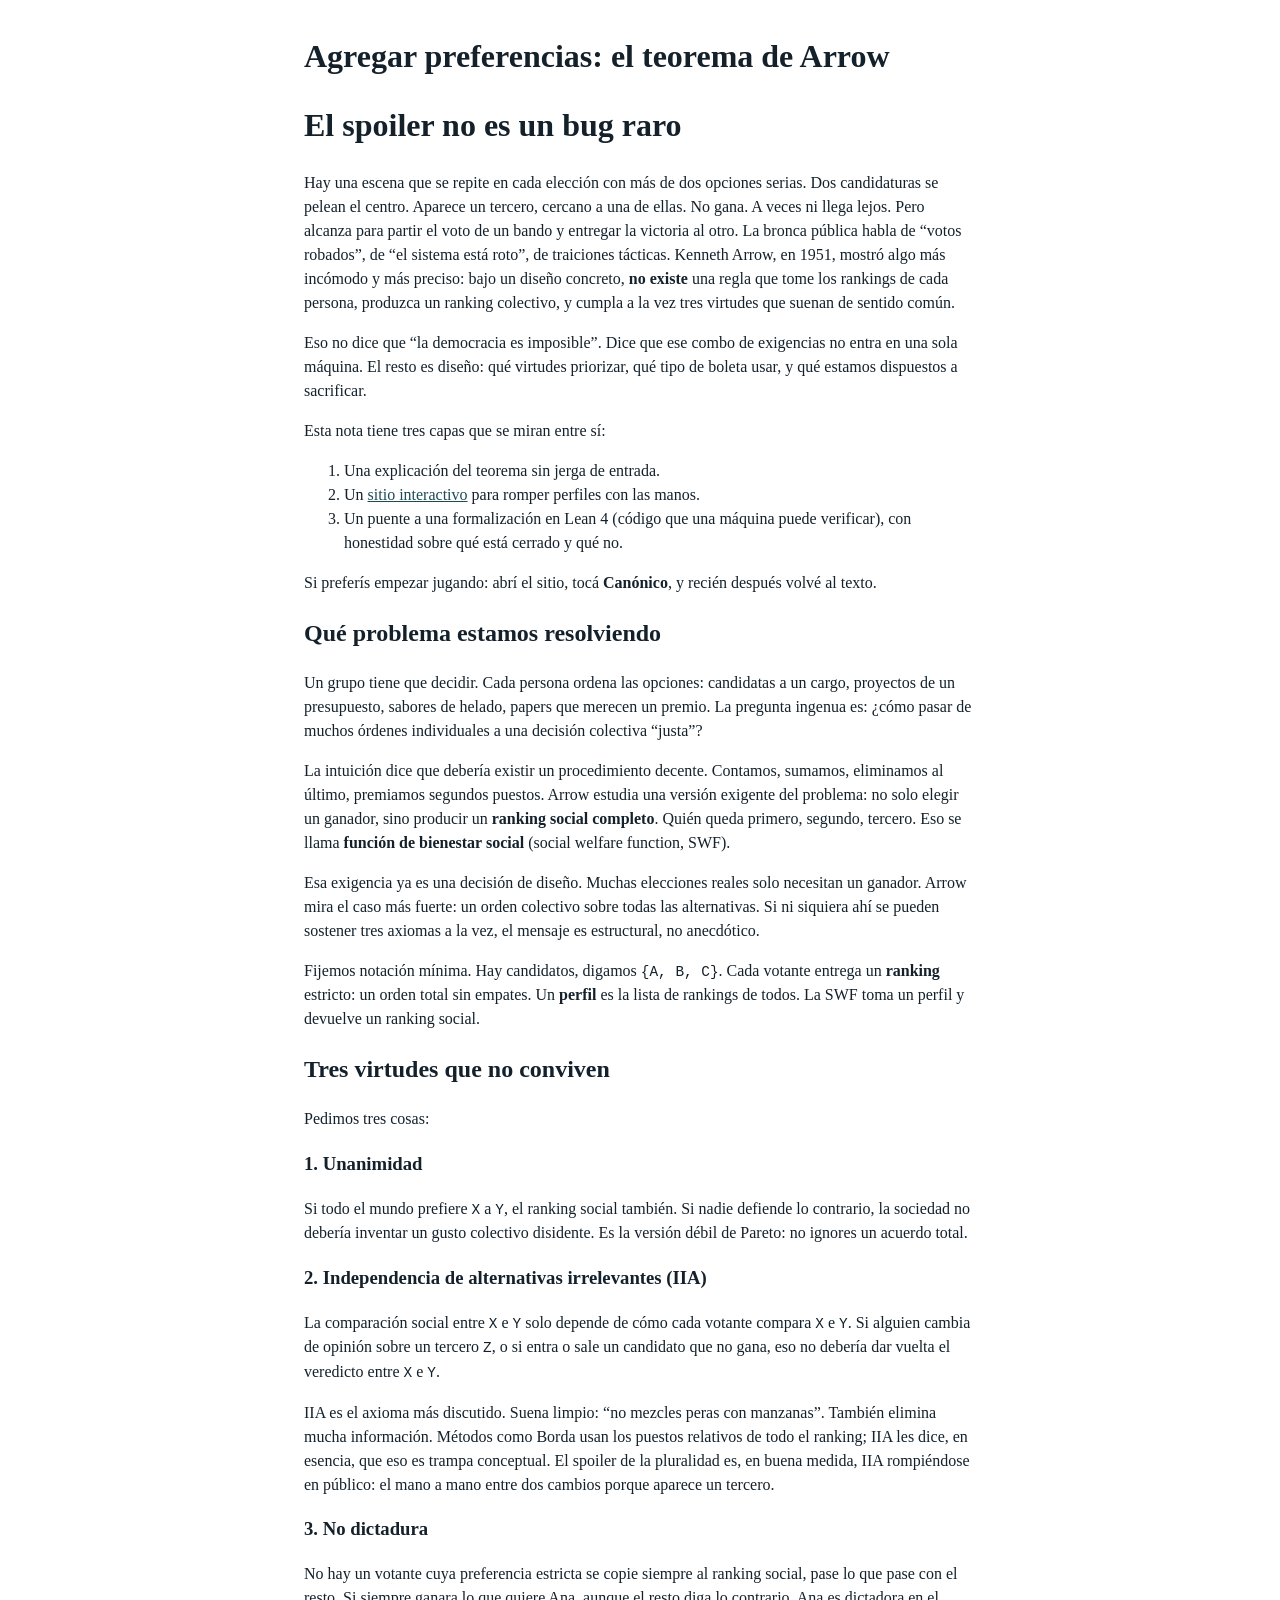
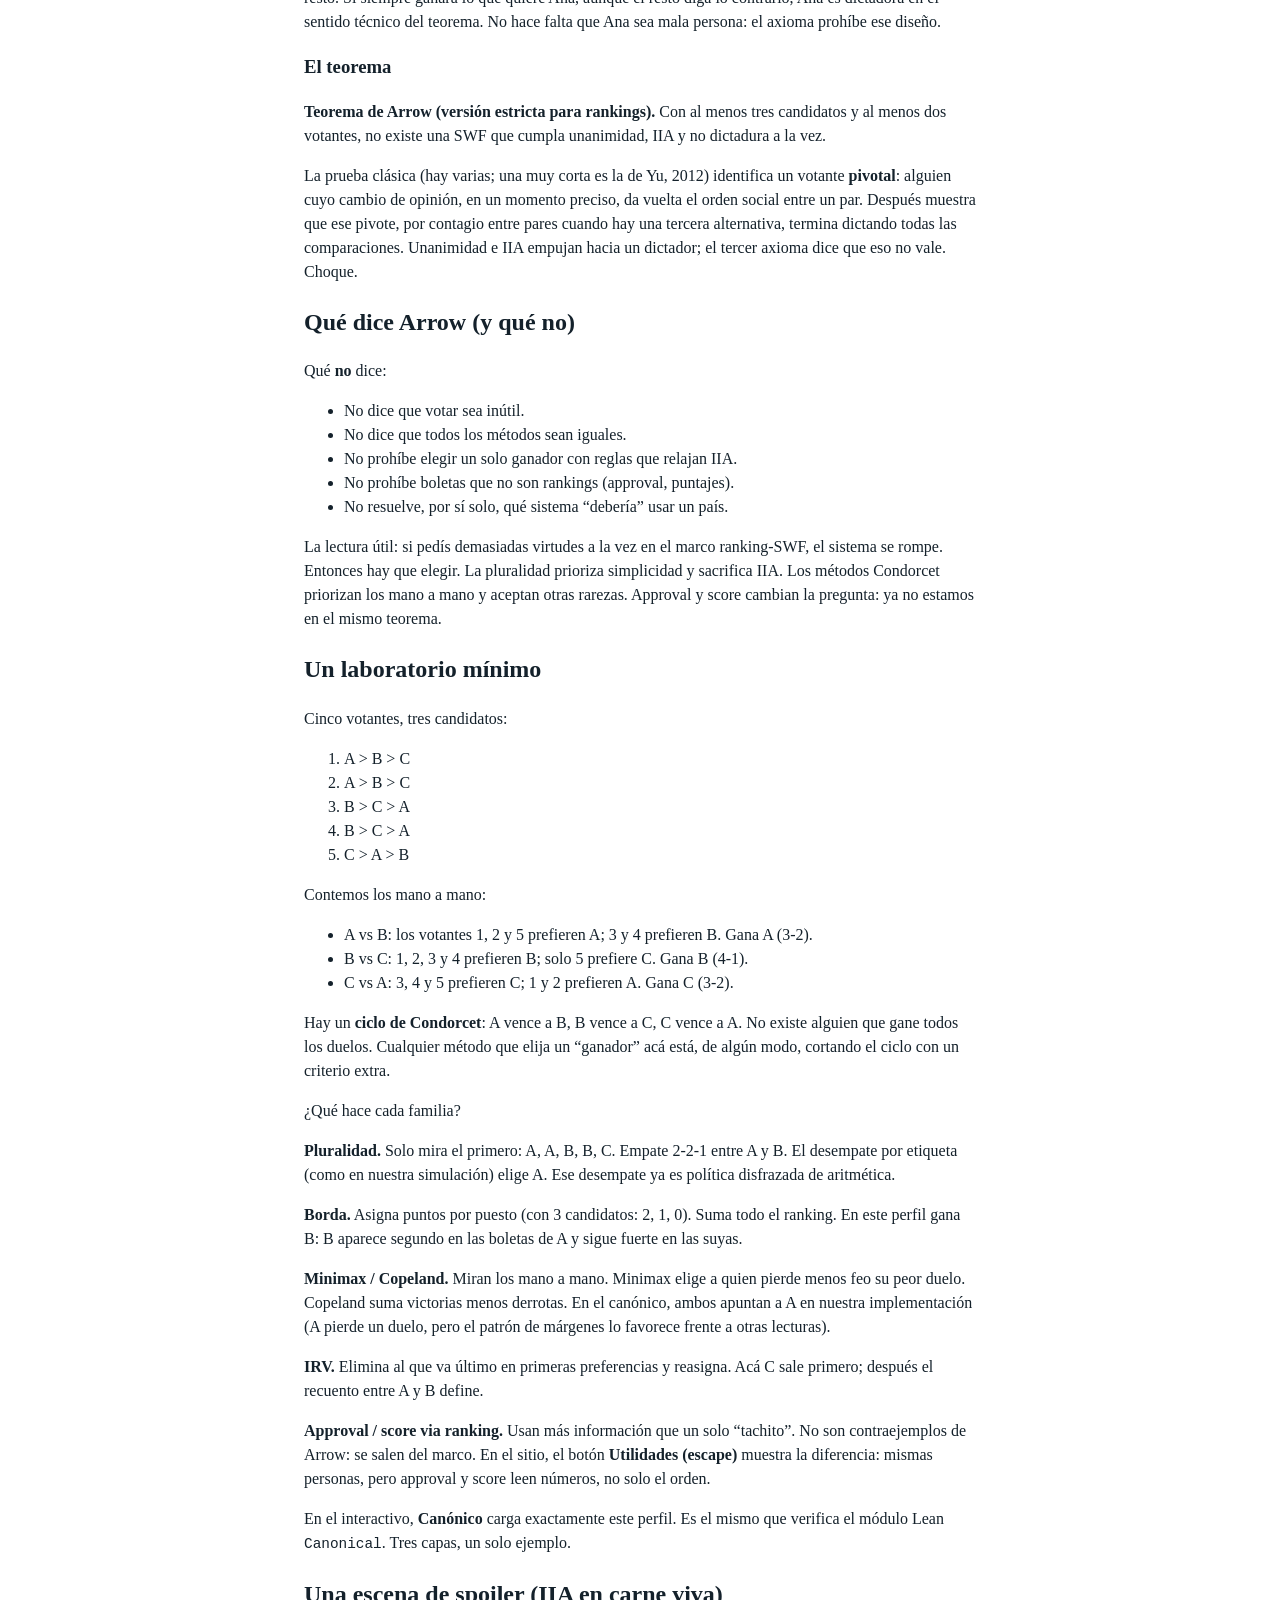
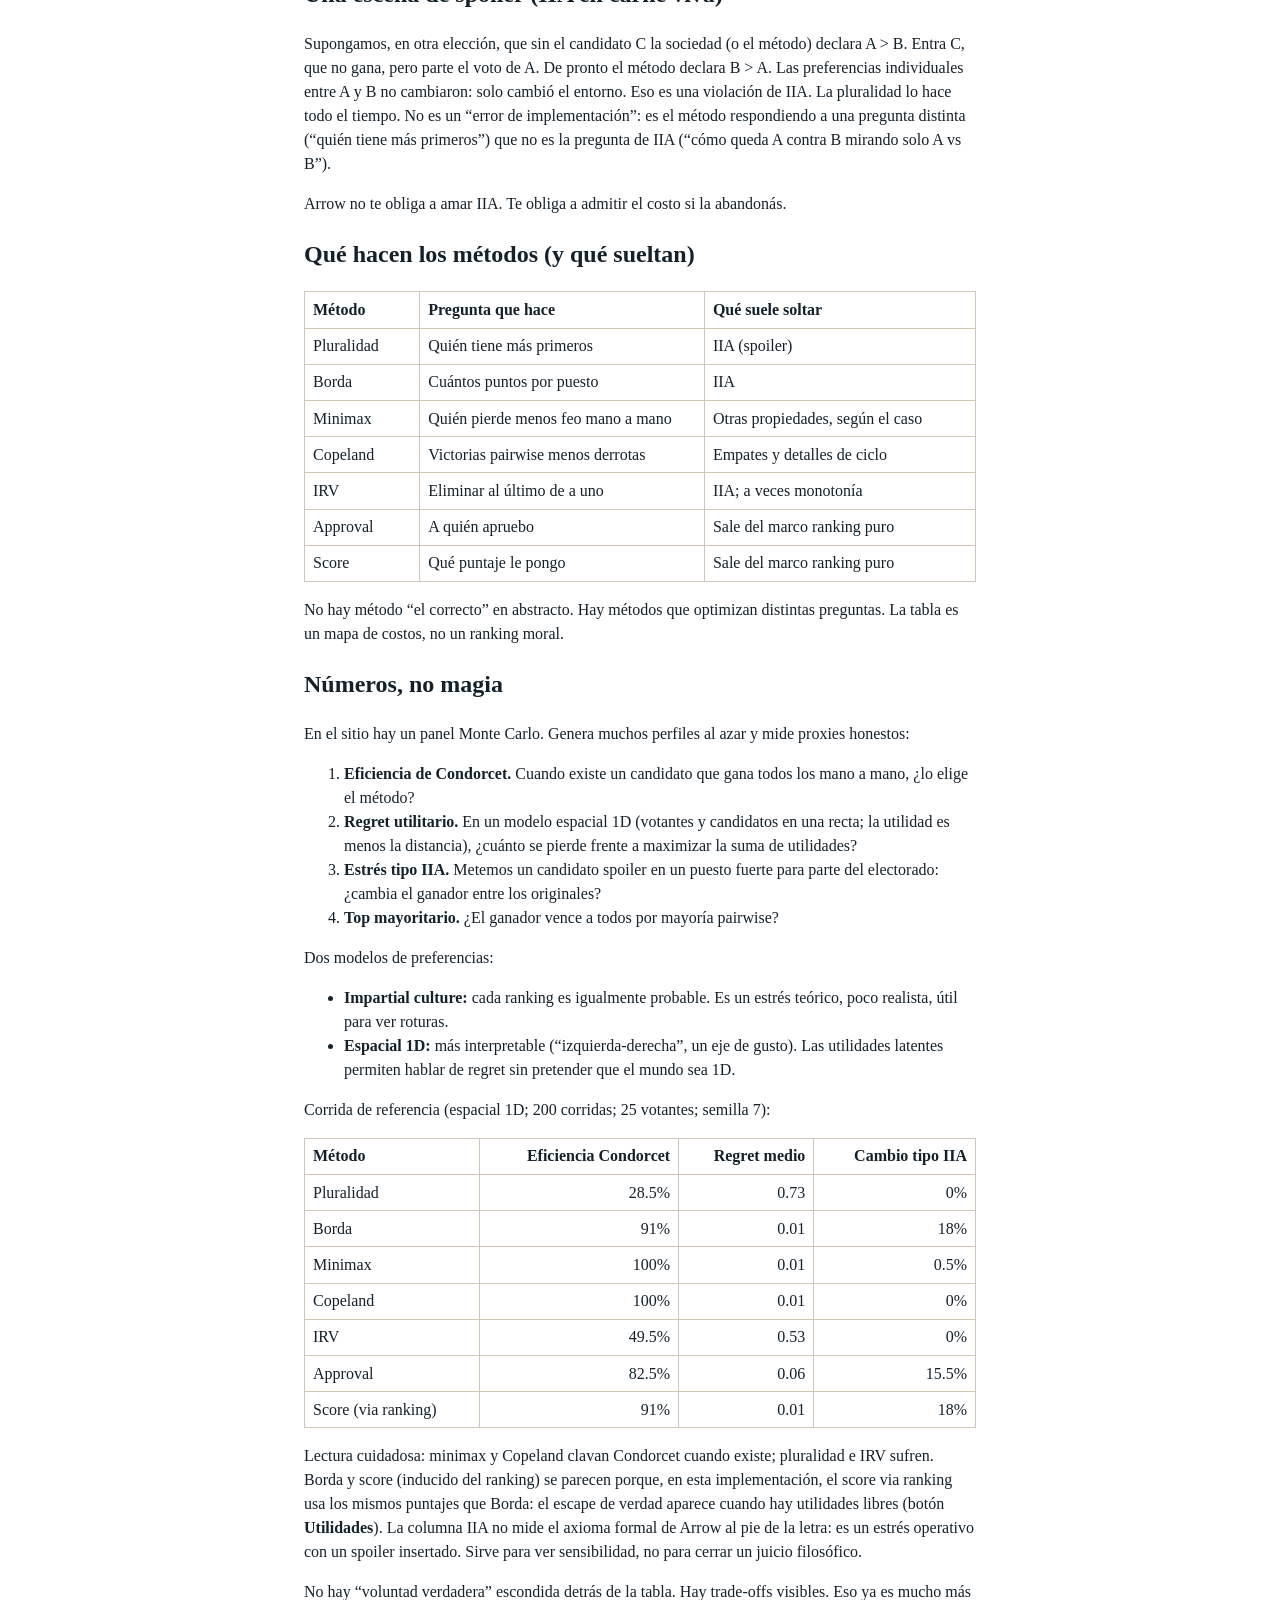
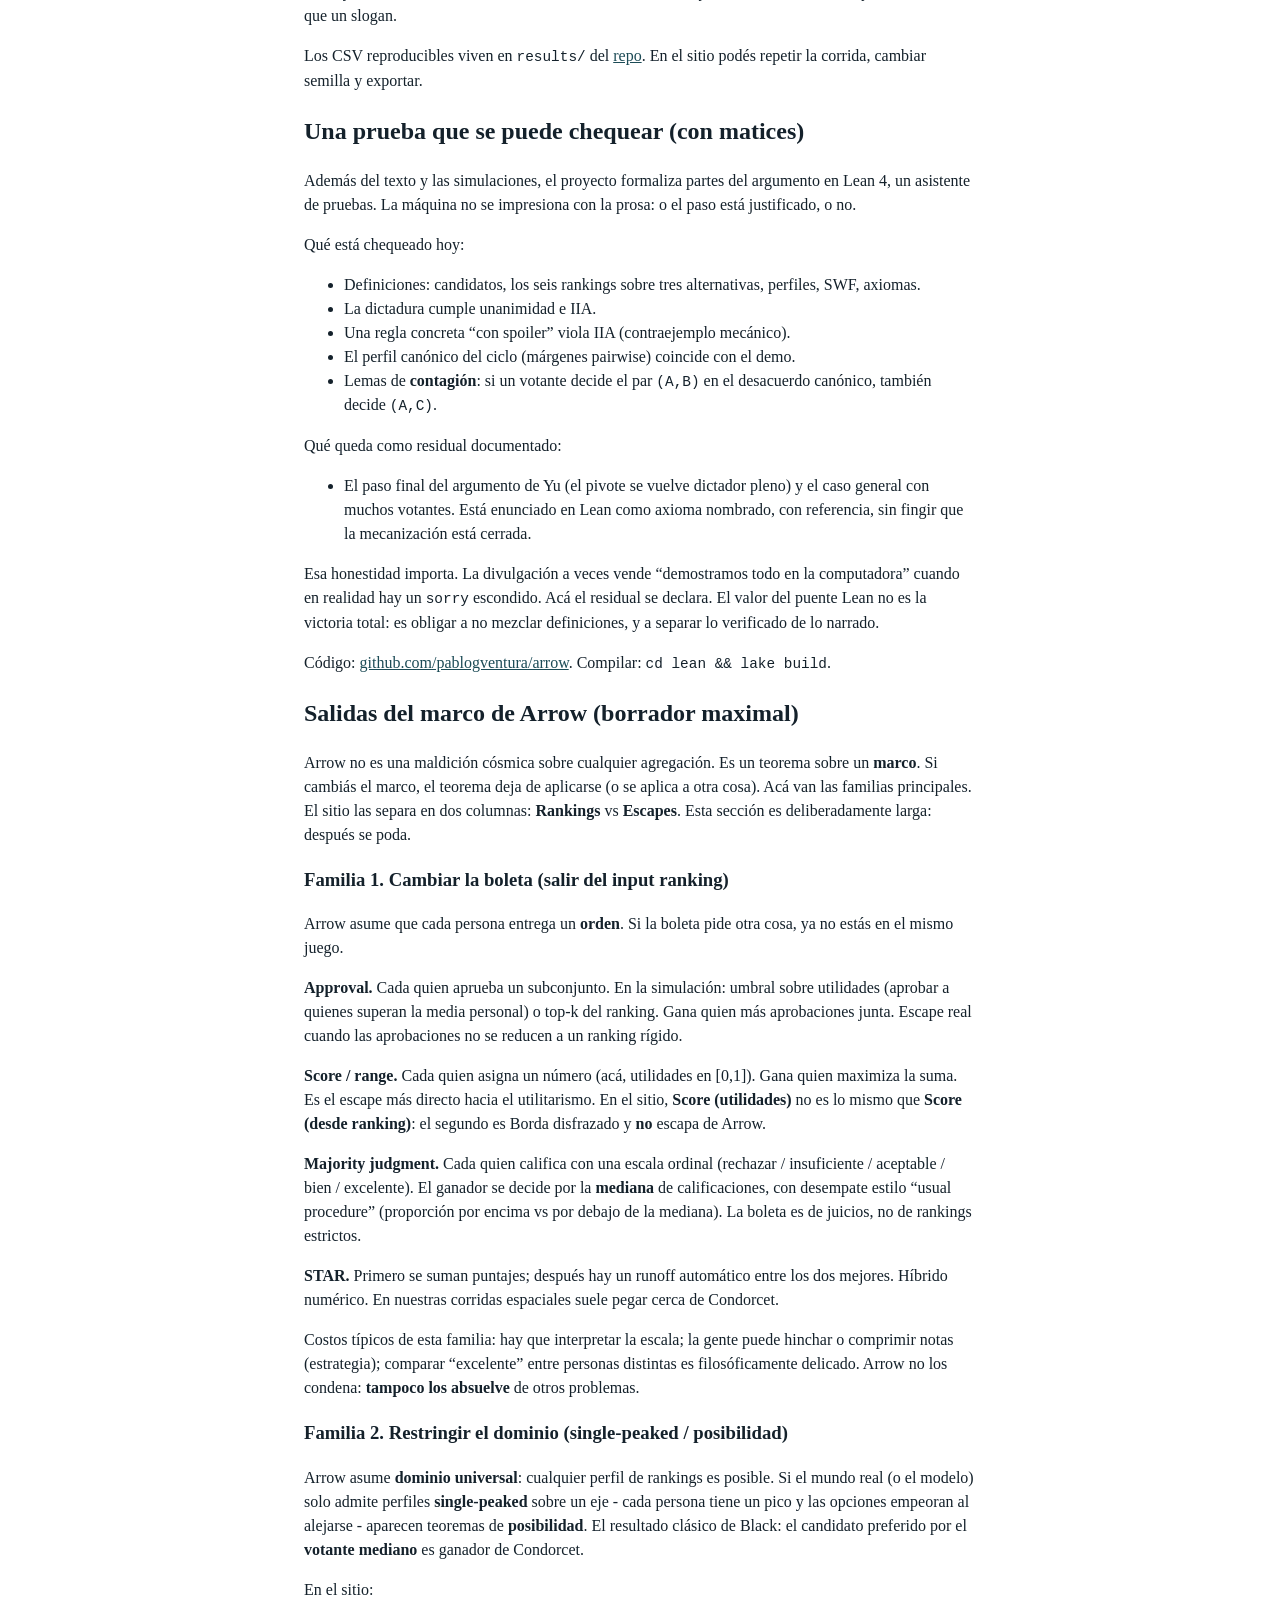
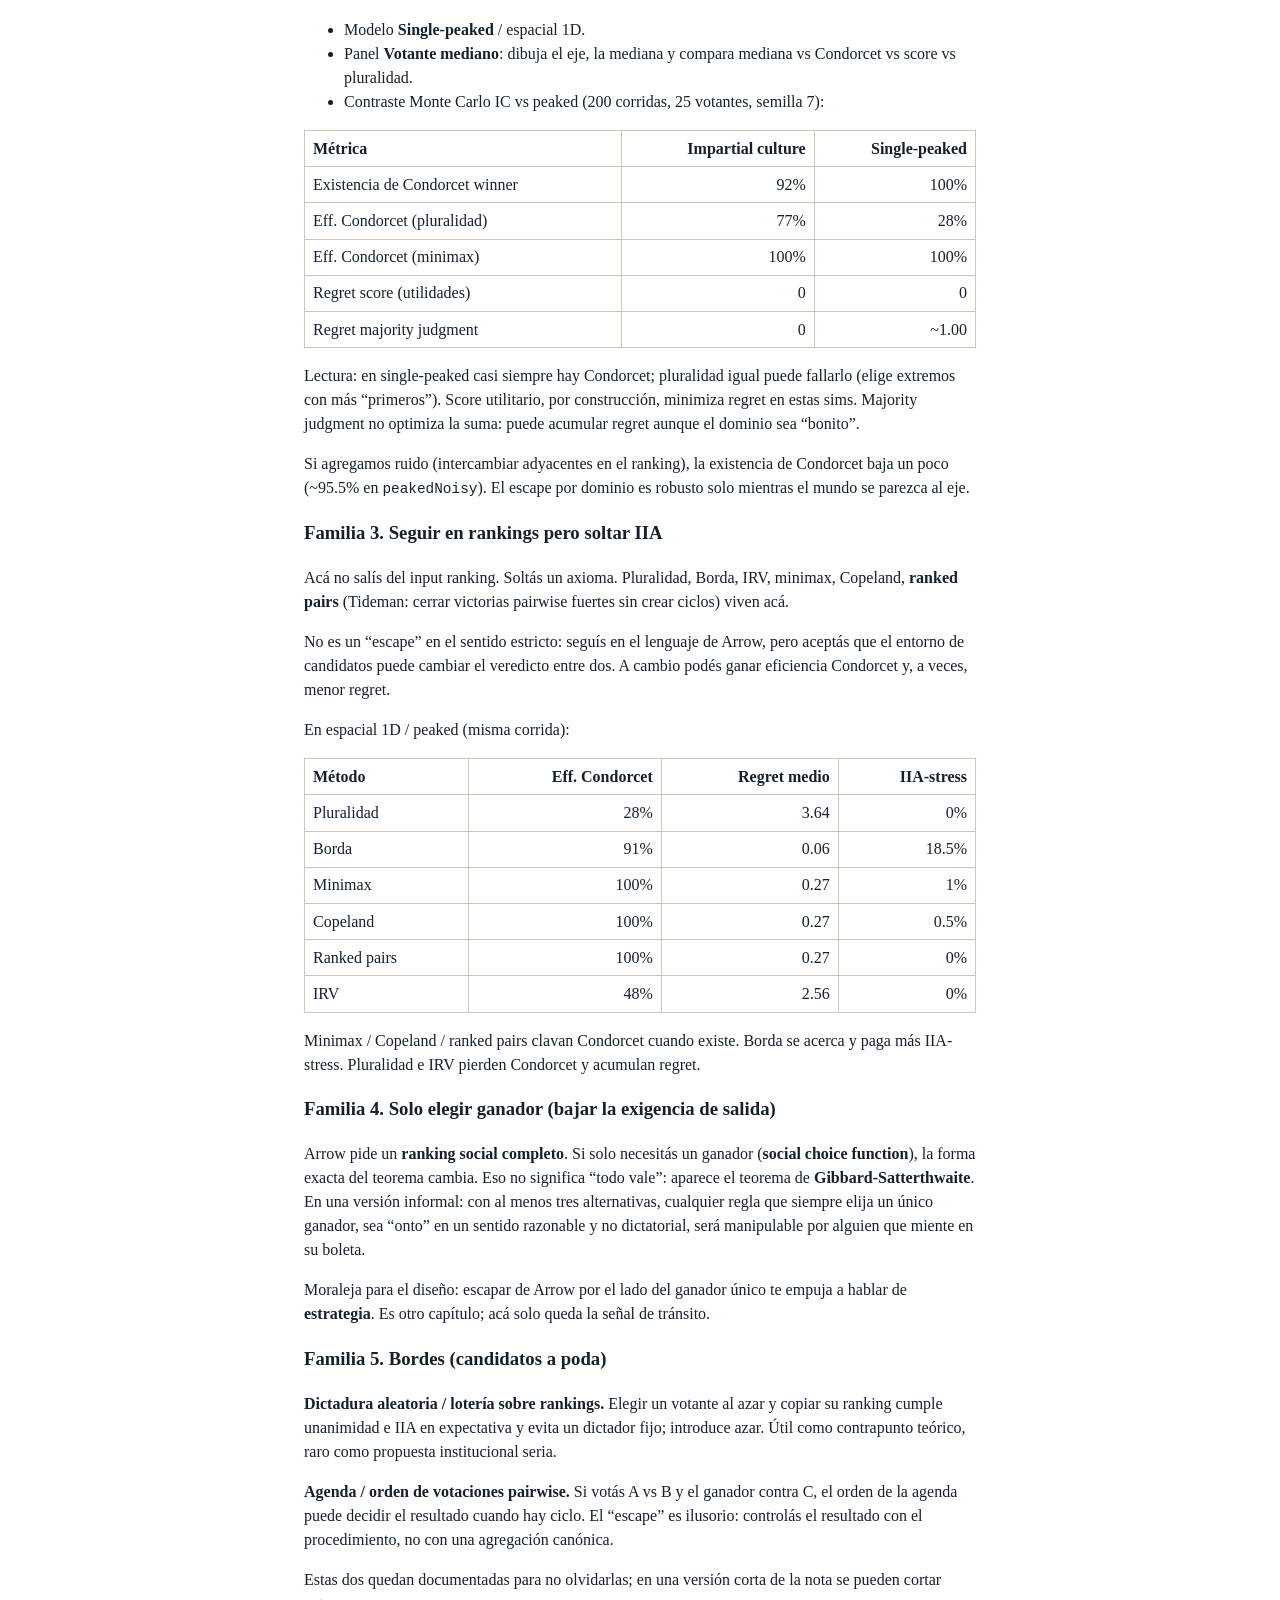
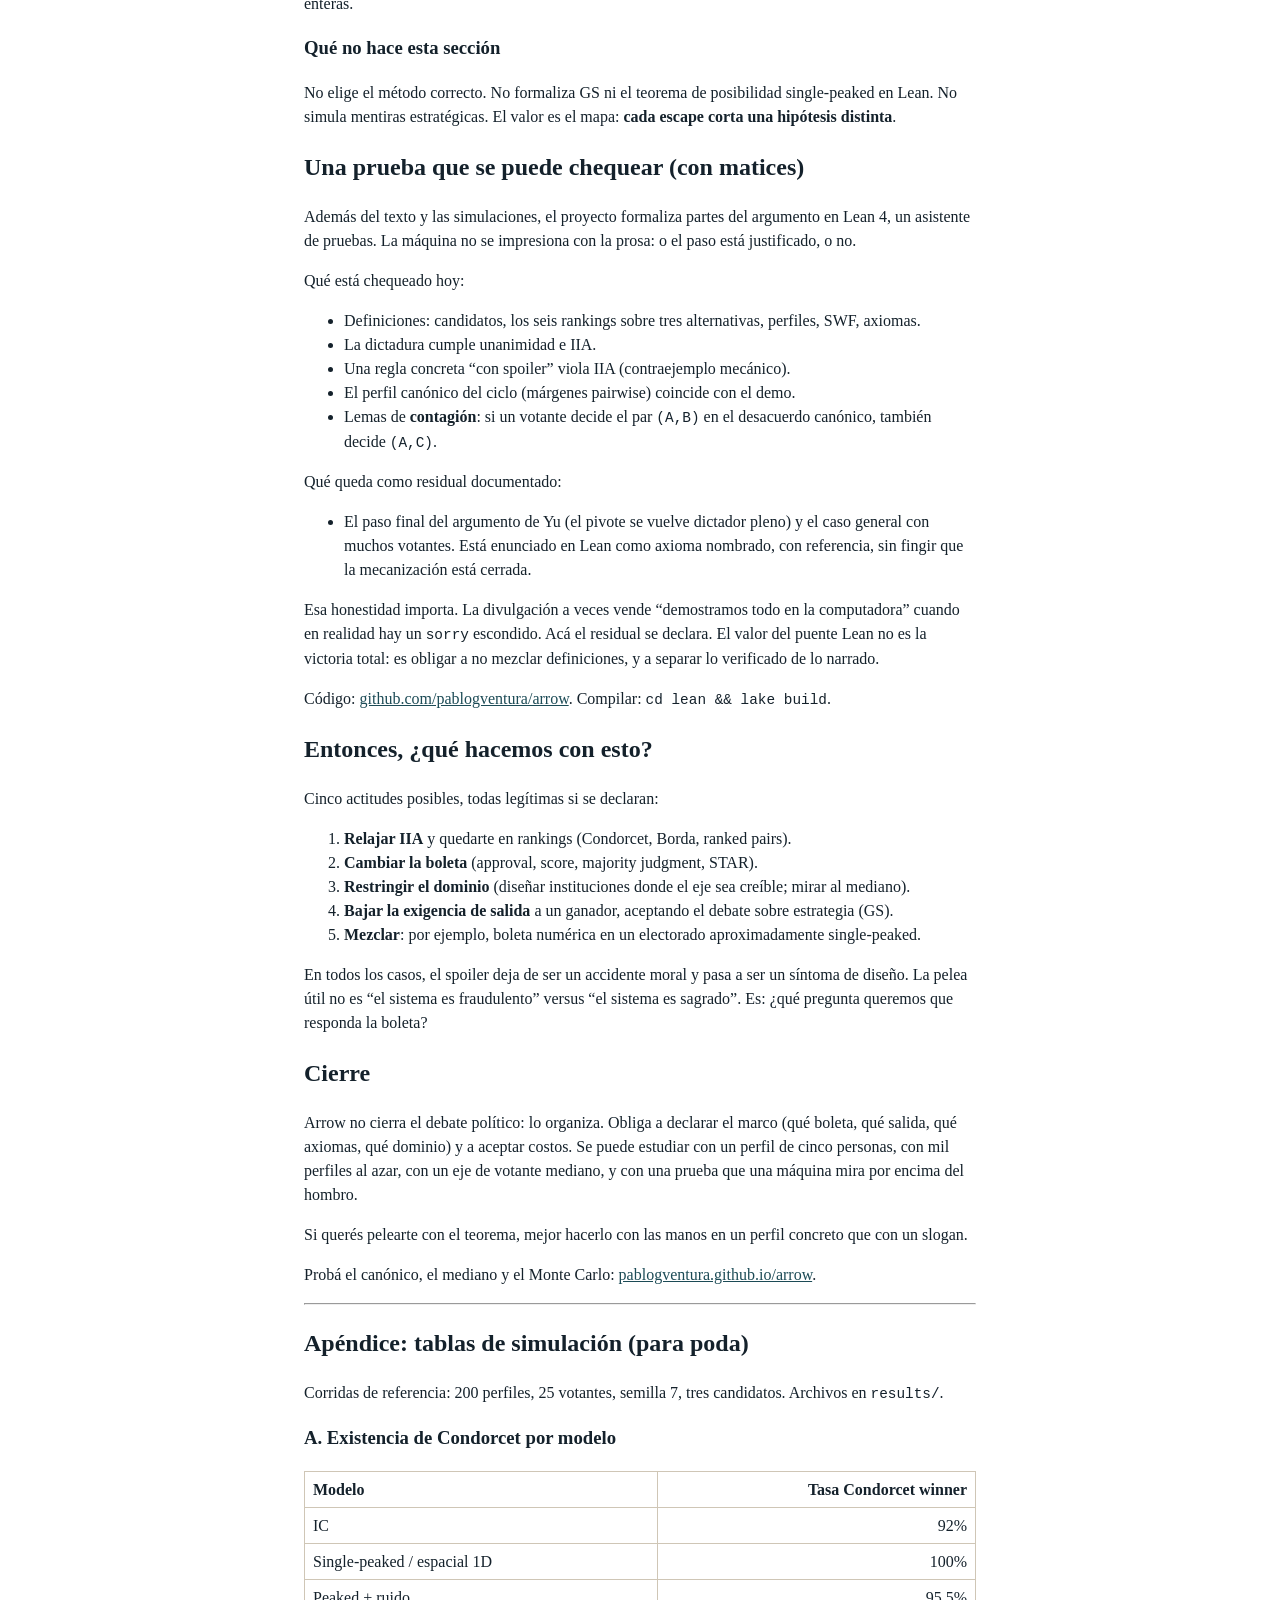
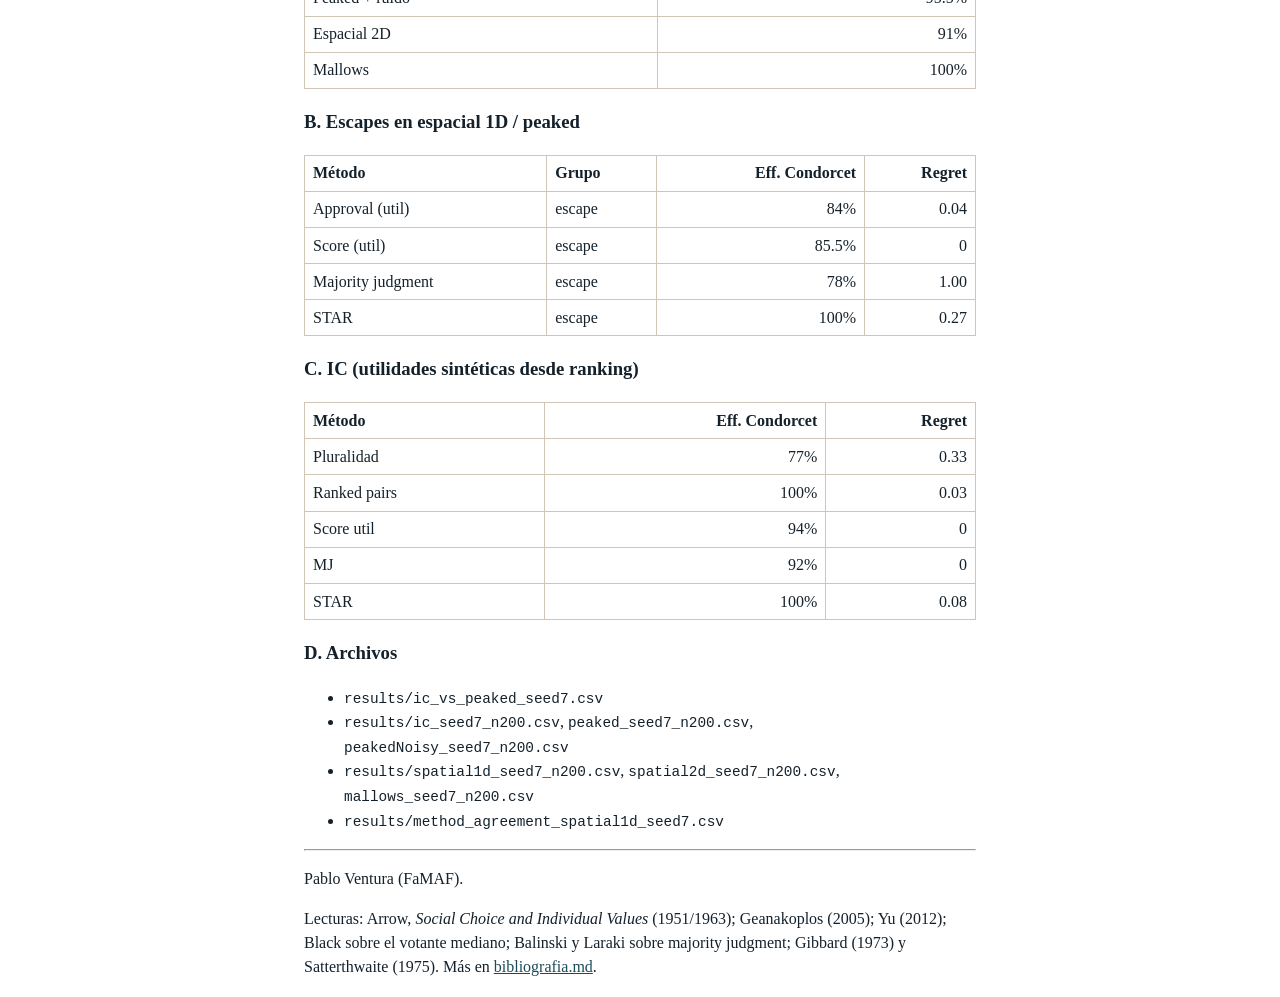
==== commit c035b0dd: "feat: maximal Arrow escapes with simulations and long note Add MJ, STAR, ranked pairs, utility ballo" ====
--- a/web/articulo.html
+++ b/web/articulo.html
@@ -370,19 +370,242 @@
 <p>Código: <a
 href="https://github.com/pablogventura/arrow">github.com/pablogventura/arrow</a>.
 Compilar: <code>cd lean &amp;&amp; lake build</code>.</p>
+<h2 id="salidas-del-marco-de-arrow-borrador-maximal">Salidas del marco
+de Arrow (borrador maximal)</h2>
+<p>Arrow no es una maldición cósmica sobre cualquier agregación. Es un
+teorema sobre un <strong>marco</strong>. Si cambiás el marco, el teorema
+deja de aplicarse (o se aplica a otra cosa). Acá van las familias
+principales. El sitio las separa en dos columnas:
+<strong>Rankings</strong> vs <strong>Escapes</strong>. Esta sección es
+deliberadamente larga: después se poda.</p>
+<h3 id="familia-1.-cambiar-la-boleta-salir-del-input-ranking">Familia 1.
+Cambiar la boleta (salir del input ranking)</h3>
+<p>Arrow asume que cada persona entrega un <strong>orden</strong>. Si la
+boleta pide otra cosa, ya no estás en el mismo juego.</p>
+<p><strong>Approval.</strong> Cada quien aprueba un subconjunto. En la
+simulación: umbral sobre utilidades (aprobar a quienes superan la media
+personal) o top-k del ranking. Gana quien más aprobaciones junta. Escape
+real cuando las aprobaciones no se reducen a un ranking rígido.</p>
+<p><strong>Score / range.</strong> Cada quien asigna un número (acá,
+utilidades en [0,1]). Gana quien maximiza la suma. Es el escape más
+directo hacia el utilitarismo. En el sitio, <strong>Score
+(utilidades)</strong> no es lo mismo que <strong>Score (desde
+ranking)</strong>: el segundo es Borda disfrazado y <strong>no</strong>
+escapa de Arrow.</p>
+<p><strong>Majority judgment.</strong> Cada quien califica con una
+escala ordinal (rechazar / insuficiente / aceptable / bien / excelente).
+El ganador se decide por la <strong>mediana</strong> de calificaciones,
+con desempate estilo “usual procedure” (proporción por encima vs por
+debajo de la mediana). La boleta es de juicios, no de rankings
+estrictos.</p>
+<p><strong>STAR.</strong> Primero se suman puntajes; después hay un
+runoff automático entre los dos mejores. Híbrido numérico. En nuestras
+corridas espaciales suele pegar cerca de Condorcet.</p>
+<p>Costos típicos de esta familia: hay que interpretar la escala; la
+gente puede hinchar o comprimir notas (estrategia); comparar “excelente”
+entre personas distintas es filosóficamente delicado. Arrow no los
+condena: <strong>tampoco los absuelve</strong> de otros problemas.</p>
+<h3
+id="familia-2.-restringir-el-dominio-single-peaked-posibilidad">Familia
+2. Restringir el dominio (single-peaked / posibilidad)</h3>
+<p>Arrow asume <strong>dominio universal</strong>: cualquier perfil de
+rankings es posible. Si el mundo real (o el modelo) solo admite perfiles
+<strong>single-peaked</strong> sobre un eje - cada persona tiene un pico
+y las opciones empeoran al alejarse - aparecen teoremas de
+<strong>posibilidad</strong>. El resultado clásico de Black: el
+candidato preferido por el <strong>votante mediano</strong> es ganador
+de Condorcet.</p>
+<p>En el sitio:</p>
+<ul>
+<li>Modelo <strong>Single-peaked</strong> / espacial 1D.</li>
+<li>Panel <strong>Votante mediano</strong>: dibuja el eje, la mediana y
+compara mediana vs Condorcet vs score vs pluralidad.</li>
+<li>Contraste Monte Carlo IC vs peaked (200 corridas, 25 votantes,
+semilla 7):</li>
+</ul>
+<table>
+<thead>
+<tr>
+<th>Métrica</th>
+<th style="text-align: right;">Impartial culture</th>
+<th style="text-align: right;">Single-peaked</th>
+</tr>
+</thead>
+<tbody>
+<tr>
+<td>Existencia de Condorcet winner</td>
+<td style="text-align: right;">92%</td>
+<td style="text-align: right;">100%</td>
+</tr>
+<tr>
+<td>Eff. Condorcet (pluralidad)</td>
+<td style="text-align: right;">77%</td>
+<td style="text-align: right;">28%</td>
+</tr>
+<tr>
+<td>Eff. Condorcet (minimax)</td>
+<td style="text-align: right;">100%</td>
+<td style="text-align: right;">100%</td>
+</tr>
+<tr>
+<td>Regret score (utilidades)</td>
+<td style="text-align: right;">0</td>
+<td style="text-align: right;">0</td>
+</tr>
+<tr>
+<td>Regret majority judgment</td>
+<td style="text-align: right;">0</td>
+<td style="text-align: right;">~1.00</td>
+</tr>
+</tbody>
+</table>
+<p>Lectura: en single-peaked casi siempre hay Condorcet; pluralidad
+igual puede fallarlo (elige extremos con más “primeros”). Score
+utilitario, por construcción, minimiza regret en estas sims. Majority
+judgment no optimiza la suma: puede acumular regret aunque el dominio
+sea “bonito”.</p>
+<p>Si agregamos ruido (intercambiar adyacentes en el ranking), la
+existencia de Condorcet baja un poco (~95.5% en
+<code>peakedNoisy</code>). El escape por dominio es robusto solo
+mientras el mundo se parezca al eje.</p>
+<h3 id="familia-3.-seguir-en-rankings-pero-soltar-iia">Familia 3. Seguir
+en rankings pero soltar IIA</h3>
+<p>Acá no salís del input ranking. Soltás un axioma. Pluralidad, Borda,
+IRV, minimax, Copeland, <strong>ranked pairs</strong> (Tideman: cerrar
+victorias pairwise fuertes sin crear ciclos) viven acá.</p>
+<p>No es un “escape” en el sentido estricto: seguís en el lenguaje de
+Arrow, pero aceptás que el entorno de candidatos puede cambiar el
+veredicto entre dos. A cambio podés ganar eficiencia Condorcet y, a
+veces, menor regret.</p>
+<p>En espacial 1D / peaked (misma corrida):</p>
+<table>
+<thead>
+<tr>
+<th>Método</th>
+<th style="text-align: right;">Eff. Condorcet</th>
+<th style="text-align: right;">Regret medio</th>
+<th style="text-align: right;">IIA-stress</th>
+</tr>
+</thead>
+<tbody>
+<tr>
+<td>Pluralidad</td>
+<td style="text-align: right;">28%</td>
+<td style="text-align: right;">3.64</td>
+<td style="text-align: right;">0%</td>
+</tr>
+<tr>
+<td>Borda</td>
+<td style="text-align: right;">91%</td>
+<td style="text-align: right;">0.06</td>
+<td style="text-align: right;">18.5%</td>
+</tr>
+<tr>
+<td>Minimax</td>
+<td style="text-align: right;">100%</td>
+<td style="text-align: right;">0.27</td>
+<td style="text-align: right;">1%</td>
+</tr>
+<tr>
+<td>Copeland</td>
+<td style="text-align: right;">100%</td>
+<td style="text-align: right;">0.27</td>
+<td style="text-align: right;">0.5%</td>
+</tr>
+<tr>
+<td>Ranked pairs</td>
+<td style="text-align: right;">100%</td>
+<td style="text-align: right;">0.27</td>
+<td style="text-align: right;">0%</td>
+</tr>
+<tr>
+<td>IRV</td>
+<td style="text-align: right;">48%</td>
+<td style="text-align: right;">2.56</td>
+<td style="text-align: right;">0%</td>
+</tr>
+</tbody>
+</table>
+<p>Minimax / Copeland / ranked pairs clavan Condorcet cuando existe.
+Borda se acerca y paga más IIA-stress. Pluralidad e IRV pierden
+Condorcet y acumulan regret.</p>
+<h3
+id="familia-4.-solo-elegir-ganador-bajar-la-exigencia-de-salida">Familia
+4. Solo elegir ganador (bajar la exigencia de salida)</h3>
+<p>Arrow pide un <strong>ranking social completo</strong>. Si solo
+necesitás un ganador (<strong>social choice function</strong>), la forma
+exacta del teorema cambia. Eso no significa “todo vale”: aparece el
+teorema de <strong>Gibbard-Satterthwaite</strong>. En una versión
+informal: con al menos tres alternativas, cualquier regla que siempre
+elija un único ganador, sea “onto” en un sentido razonable y no
+dictatorial, será manipulable por alguien que miente en su boleta.</p>
+<p>Moraleja para el diseño: escapar de Arrow por el lado del ganador
+único te empuja a hablar de <strong>estrategia</strong>. Es otro
+capítulo; acá solo queda la señal de tránsito.</p>
+<h3 id="familia-5.-bordes-candidatos-a-poda">Familia 5. Bordes
+(candidatos a poda)</h3>
+<p><strong>Dictadura aleatoria / lotería sobre rankings.</strong> Elegir
+un votante al azar y copiar su ranking cumple unanimidad e IIA en
+expectativa y evita un dictador fijo; introduce azar. Útil como
+contrapunto teórico, raro como propuesta institucional seria.</p>
+<p><strong>Agenda / orden de votaciones pairwise.</strong> Si votás A vs
+B y el ganador contra C, el orden de la agenda puede decidir el
+resultado cuando hay ciclo. El “escape” es ilusorio: controlás el
+resultado con el procedimiento, no con una agregación canónica.</p>
+<p>Estas dos quedan documentadas para no olvidarlas; en una versión
+corta de la nota se pueden cortar enteras.</p>
+<h3 id="qué-no-hace-esta-sección">Qué no hace esta sección</h3>
+<p>No elige el método correcto. No formaliza GS ni el teorema de
+posibilidad single-peaked en Lean. No simula mentiras estratégicas. El
+valor es el mapa: <strong>cada escape corta una hipótesis
+distinta</strong>.</p>
+<h2 id="una-prueba-que-se-puede-chequear-con-matices-1">Una prueba que
+se puede chequear (con matices)</h2>
+<p>Además del texto y las simulaciones, el proyecto formaliza partes del
+argumento en Lean 4, un asistente de pruebas. La máquina no se
+impresiona con la prosa: o el paso está justificado, o no.</p>
+<p>Qué está chequeado hoy:</p>
+<ul>
+<li>Definiciones: candidatos, los seis rankings sobre tres alternativas,
+perfiles, SWF, axiomas.</li>
+<li>La dictadura cumple unanimidad e IIA.</li>
+<li>Una regla concreta “con spoiler” viola IIA (contraejemplo
+mecánico).</li>
+<li>El perfil canónico del ciclo (márgenes pairwise) coincide con el
+demo.</li>
+<li>Lemas de <strong>contagión</strong>: si un votante decide el par
+<code>(A,B)</code> en el desacuerdo canónico, también decide
+<code>(A,C)</code>.</li>
+</ul>
+<p>Qué queda como residual documentado:</p>
+<ul>
+<li>El paso final del argumento de Yu (el pivote se vuelve dictador
+pleno) y el caso general con muchos votantes. Está enunciado en Lean
+como axioma nombrado, con referencia, sin fingir que la mecanización
+está cerrada.</li>
+</ul>
+<p>Esa honestidad importa. La divulgación a veces vende “demostramos
+todo en la computadora” cuando en realidad hay un <code>sorry</code>
+escondido. Acá el residual se declara. El valor del puente Lean no es la
+victoria total: es obligar a no mezclar definiciones, y a separar lo
+verificado de lo narrado.</p>
+<p>Código: <a
+href="https://github.com/pablogventura/arrow">github.com/pablogventura/arrow</a>.
+Compilar: <code>cd lean &amp;&amp; lake build</code>.</p>
 <h2 id="entonces-qué-hacemos-con-esto">Entonces, ¿qué hacemos con
 esto?</h2>
-<p>Tres actitudes posibles, todas legítimas si se declaran:</p>
+<p>Cinco actitudes posibles, todas legítimas si se declaran:</p>
 <ol type="1">
-<li><strong>Relajar IIA.</strong> Aceptar que el entorno de candidatos
-importa. Diseñar métodos que usen más información (Borda, Condorcet) y
-explicar los costos.</li>
-<li><strong>Cambiar la boleta.</strong> Approval y score preguntan otra
-cosa. Arrow no las condena igual porque no viven en su marco.</li>
-<li><strong>Bajar la exigencia de salida.</strong> A veces alcanza un
-ganador, no un ranking social completo. El teorema se vuelve menos
-asfixiante; aparecen otros teoremas (por ejemplo sobre estrategia), pero
-ese es otro capítulo.</li>
+<li><strong>Relajar IIA</strong> y quedarte en rankings (Condorcet,
+Borda, ranked pairs).</li>
+<li><strong>Cambiar la boleta</strong> (approval, score, majority
+judgment, STAR).</li>
+<li><strong>Restringir el dominio</strong> (diseñar instituciones donde
+el eje sea creíble; mirar al mediano).</li>
+<li><strong>Bajar la exigencia de salida</strong> a un ganador,
+aceptando el debate sobre estrategia (GS).</li>
+<li><strong>Mezclar</strong>: por ejemplo, boleta numérica en un
+electorado aproximadamente single-peaked.</li>
 </ol>
 <p>En todos los casos, el spoiler deja de ser un accidente moral y pasa
 a ser un síntoma de diseño. La pelea útil no es “el sistema es
@@ -390,19 +613,144 @@
 que responda la boleta?</p>
 <h2 id="cierre">Cierre</h2>
 <p>Arrow no cierra el debate político: lo organiza. Obliga a declarar el
-marco (qué boleta, qué salida, qué axiomas) y a aceptar costos. Se puede
-estudiar con un perfil de cinco personas, con mil perfiles al azar, y
-con una prueba que una máquina mira por encima del hombro.</p>
+marco (qué boleta, qué salida, qué axiomas, qué dominio) y a aceptar
+costos. Se puede estudiar con un perfil de cinco personas, con mil
+perfiles al azar, con un eje de votante mediano, y con una prueba que
+una máquina mira por encima del hombro.</p>
 <p>Si querés pelearte con el teorema, mejor hacerlo con las manos en un
 perfil concreto que con un slogan.</p>
-<p>Probá el canónico: <a
+<p>Probá el canónico, el mediano y el Monte Carlo: <a
 href="https://pablogventura.github.io/arrow/">pablogventura.github.io/arrow</a>.</p>
+<hr />
+<h2 id="apéndice-tablas-de-simulación-para-poda">Apéndice: tablas de
+simulación (para poda)</h2>
+<p>Corridas de referencia: 200 perfiles, 25 votantes, semilla 7, tres
+candidatos. Archivos en <code>results/</code>.</p>
+<h3 id="a.-existencia-de-condorcet-por-modelo">A. Existencia de
+Condorcet por modelo</h3>
+<table>
+<thead>
+<tr>
+<th>Modelo</th>
+<th style="text-align: right;">Tasa Condorcet winner</th>
+</tr>
+</thead>
+<tbody>
+<tr>
+<td>IC</td>
+<td style="text-align: right;">92%</td>
+</tr>
+<tr>
+<td>Single-peaked / espacial 1D</td>
+<td style="text-align: right;">100%</td>
+</tr>
+<tr>
+<td>Peaked + ruido</td>
+<td style="text-align: right;">95.5%</td>
+</tr>
+<tr>
+<td>Espacial 2D</td>
+<td style="text-align: right;">91%</td>
+</tr>
+<tr>
+<td>Mallows</td>
+<td style="text-align: right;">100%</td>
+</tr>
+</tbody>
+</table>
+<h3 id="b.-escapes-en-espacial-1d-peaked">B. Escapes en espacial 1D /
+peaked</h3>
+<table>
+<thead>
+<tr>
+<th>Método</th>
+<th>Grupo</th>
+<th style="text-align: right;">Eff. Condorcet</th>
+<th style="text-align: right;">Regret</th>
+</tr>
+</thead>
+<tbody>
+<tr>
+<td>Approval (util)</td>
+<td>escape</td>
+<td style="text-align: right;">84%</td>
+<td style="text-align: right;">0.04</td>
+</tr>
+<tr>
+<td>Score (util)</td>
+<td>escape</td>
+<td style="text-align: right;">85.5%</td>
+<td style="text-align: right;">0</td>
+</tr>
+<tr>
+<td>Majority judgment</td>
+<td>escape</td>
+<td style="text-align: right;">78%</td>
+<td style="text-align: right;">1.00</td>
+</tr>
+<tr>
+<td>STAR</td>
+<td>escape</td>
+<td style="text-align: right;">100%</td>
+<td style="text-align: right;">0.27</td>
+</tr>
+</tbody>
+</table>
+<h3 id="c.-ic-utilidades-sintéticas-desde-ranking">C. IC (utilidades
+sintéticas desde ranking)</h3>
+<table>
+<thead>
+<tr>
+<th>Método</th>
+<th style="text-align: right;">Eff. Condorcet</th>
+<th style="text-align: right;">Regret</th>
+</tr>
+</thead>
+<tbody>
+<tr>
+<td>Pluralidad</td>
+<td style="text-align: right;">77%</td>
+<td style="text-align: right;">0.33</td>
+</tr>
+<tr>
+<td>Ranked pairs</td>
+<td style="text-align: right;">100%</td>
+<td style="text-align: right;">0.03</td>
+</tr>
+<tr>
+<td>Score util</td>
+<td style="text-align: right;">94%</td>
+<td style="text-align: right;">0</td>
+</tr>
+<tr>
+<td>MJ</td>
+<td style="text-align: right;">92%</td>
+<td style="text-align: right;">0</td>
+</tr>
+<tr>
+<td>STAR</td>
+<td style="text-align: right;">100%</td>
+<td style="text-align: right;">0.08</td>
+</tr>
+</tbody>
+</table>
+<h3 id="d.-archivos">D. Archivos</h3>
+<ul>
+<li><code>results/ic_vs_peaked_seed7.csv</code></li>
+<li><code>results/ic_seed7_n200.csv</code>,
+<code>peaked_seed7_n200.csv</code>,
+<code>peakedNoisy_seed7_n200.csv</code></li>
+<li><code>results/spatial1d_seed7_n200.csv</code>,
+<code>spatial2d_seed7_n200.csv</code>,
+<code>mallows_seed7_n200.csv</code></li>
+<li><code>results/method_agreement_spatial1d_seed7.csv</code></li>
+</ul>
 <hr />
 <p>Pablo Ventura (FaMAF).</p>
 <p>Lecturas: Arrow, <em>Social Choice and Individual Values</em>
-(1951/1963); Geanakoplos (2005), “Three brief proofs of Arrow’s
-Impossibility Theorem”; Yu (2012), “A one-shot proof of Arrow’s
-impossibility theorem”. Más referencias en <a
+(1951/1963); Geanakoplos (2005); Yu (2012); Black sobre el votante
+mediano; Balinski y Laraki sobre majority judgment; Gibbard (1973) y
+Satterthwaite (1975). Más en <a
 href="bibliografia.md">bibliografia.md</a>.</p>
 </body>
 </html>
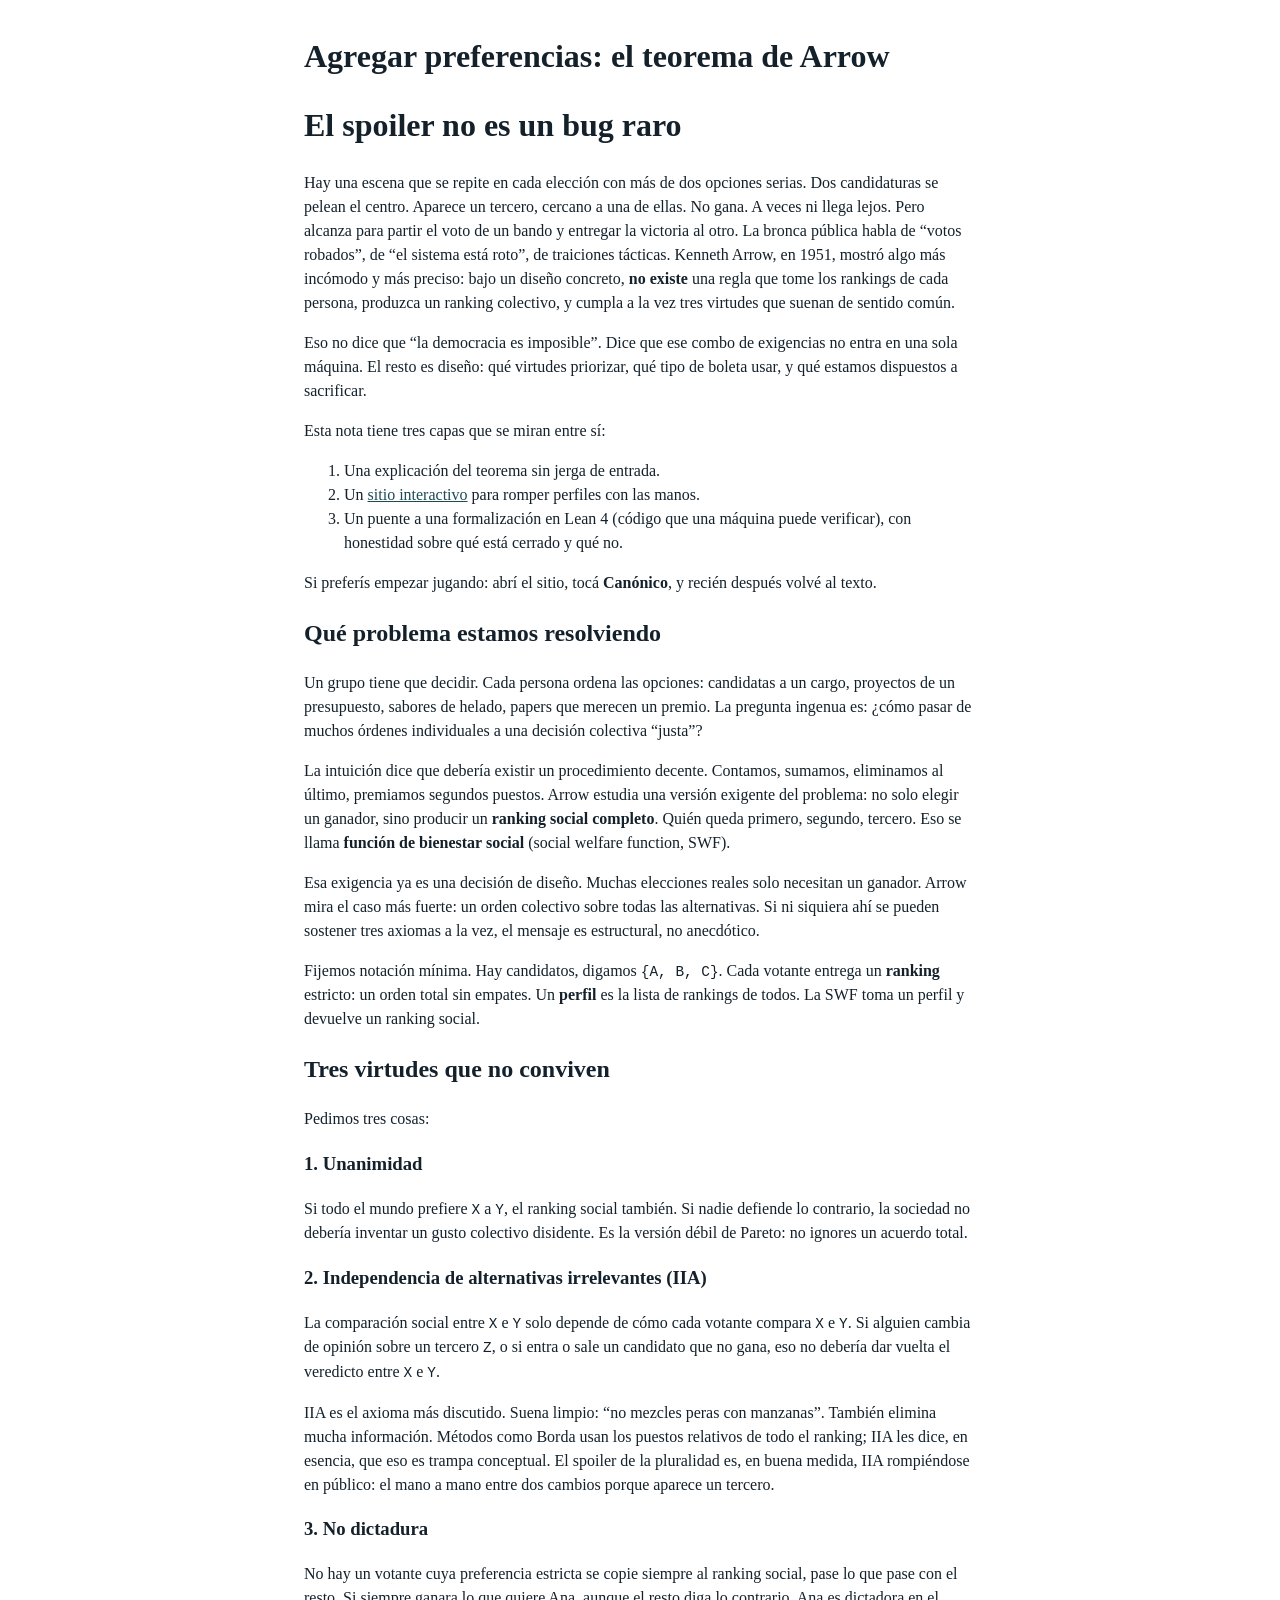
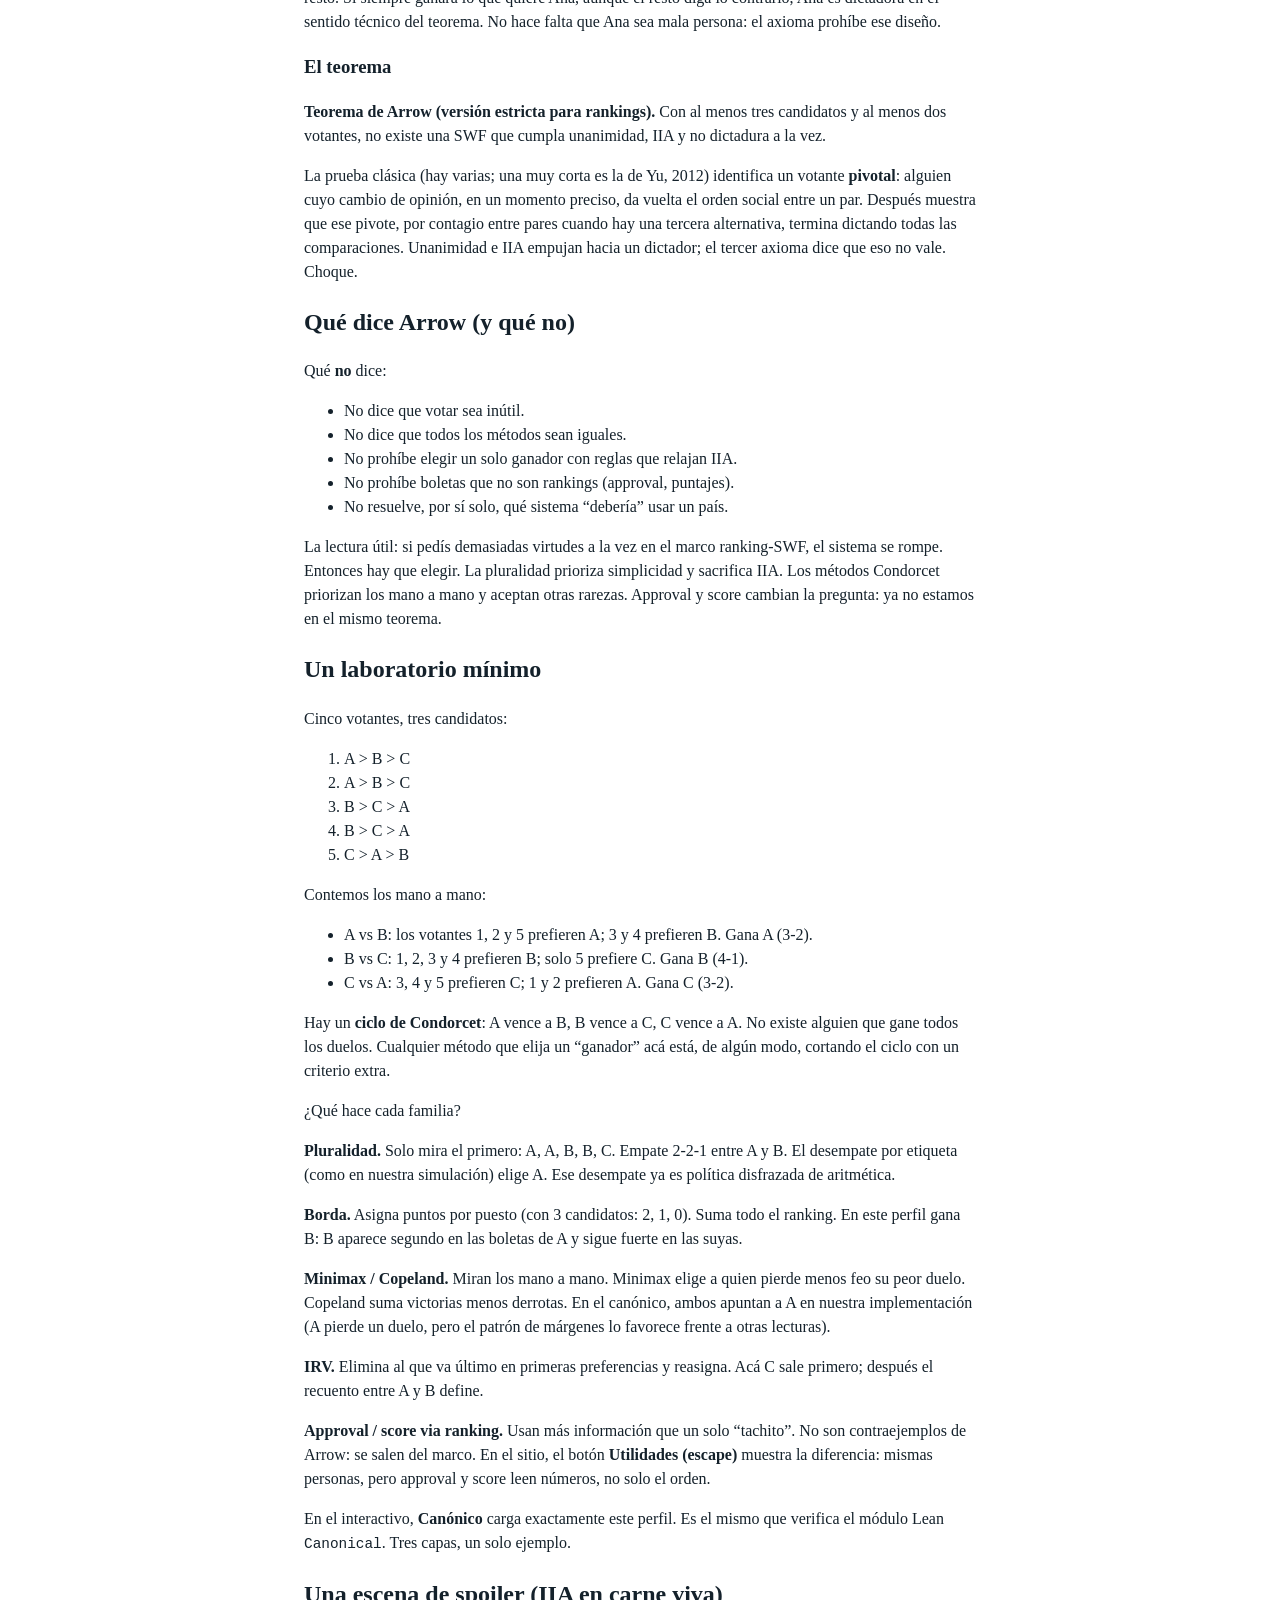
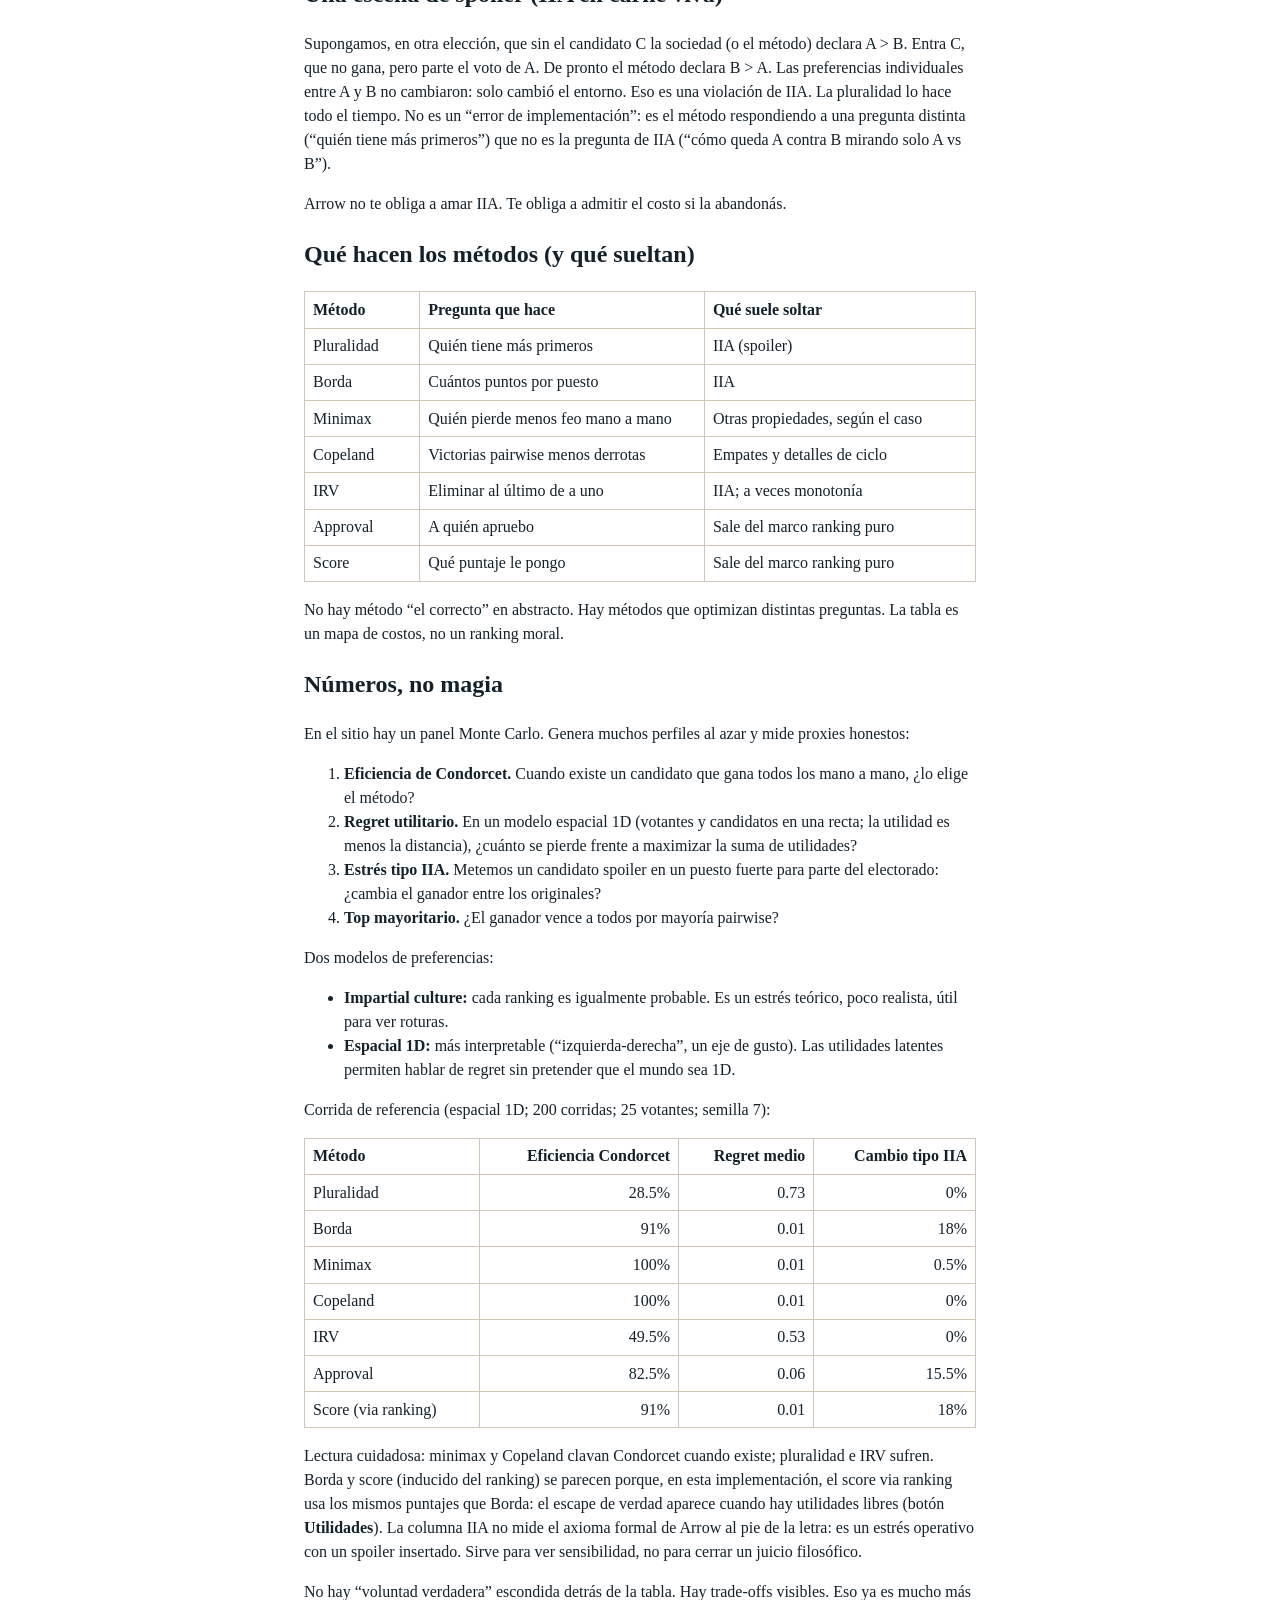
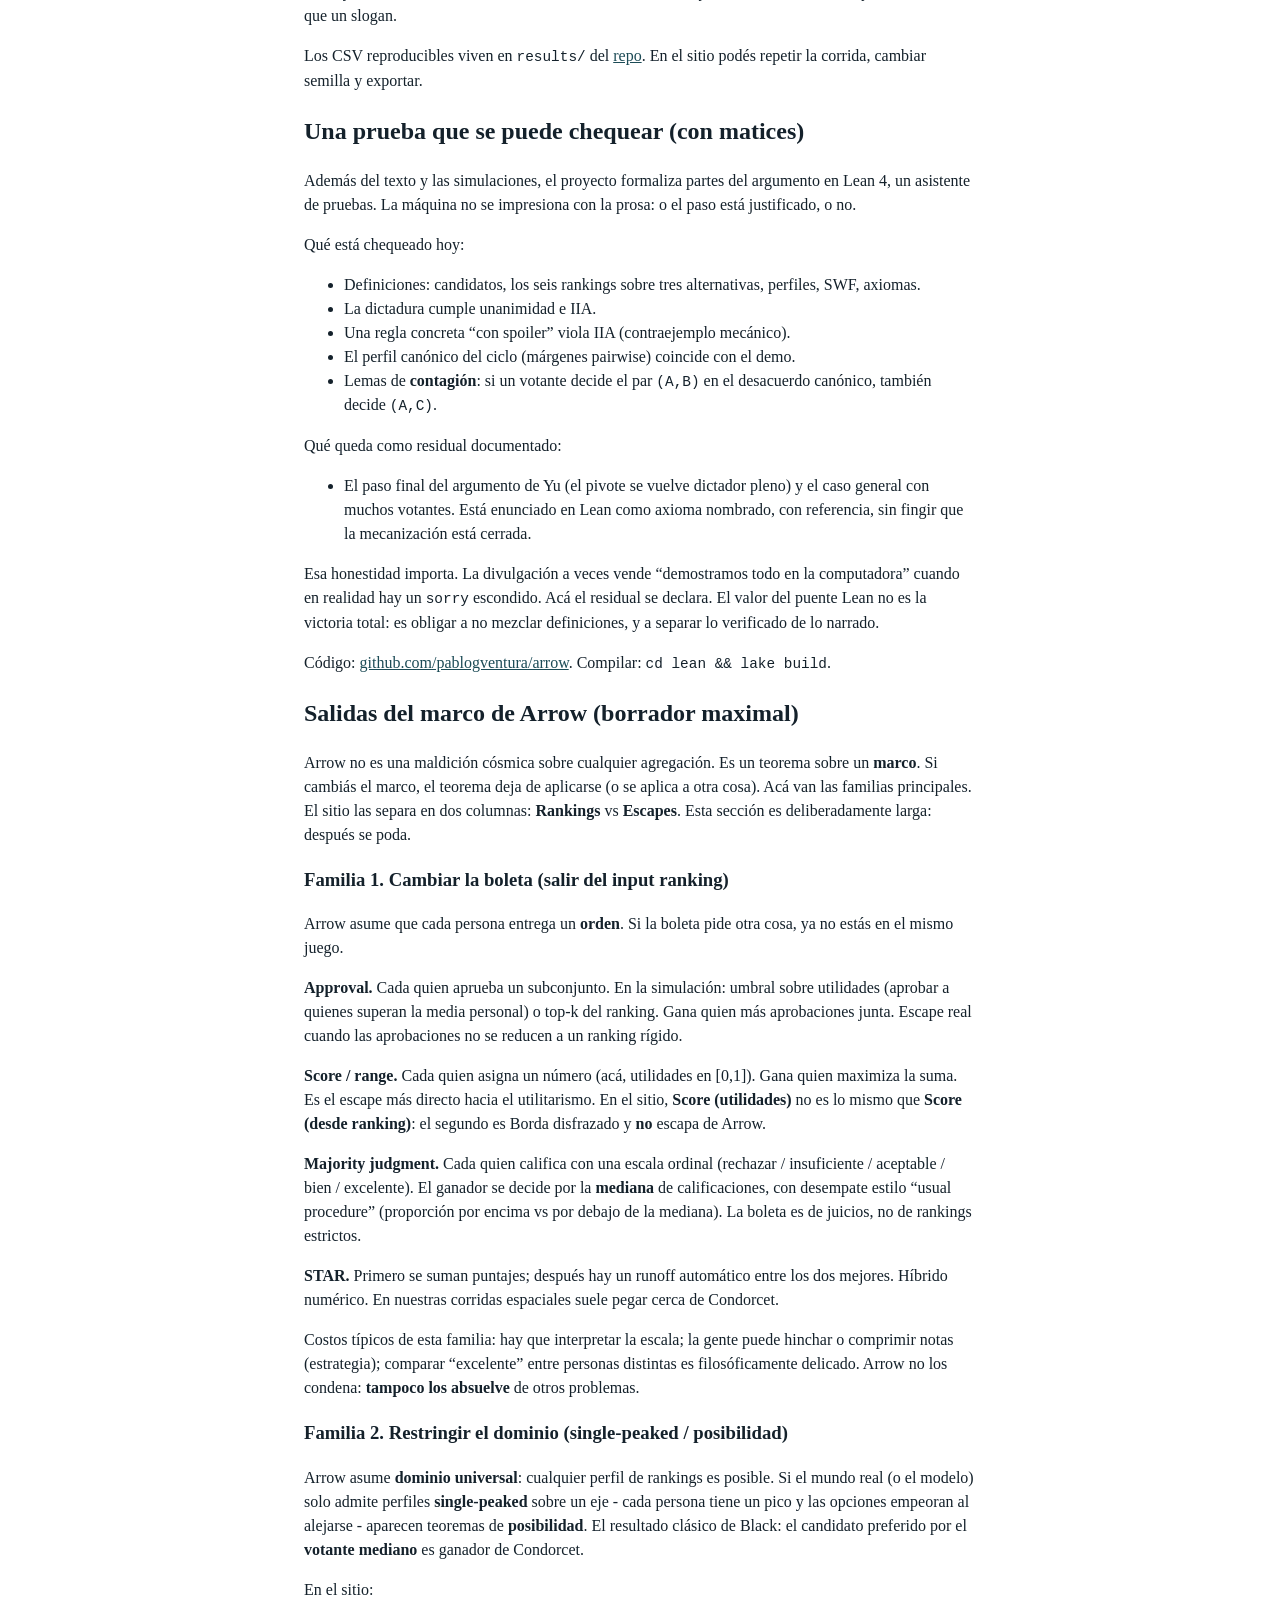
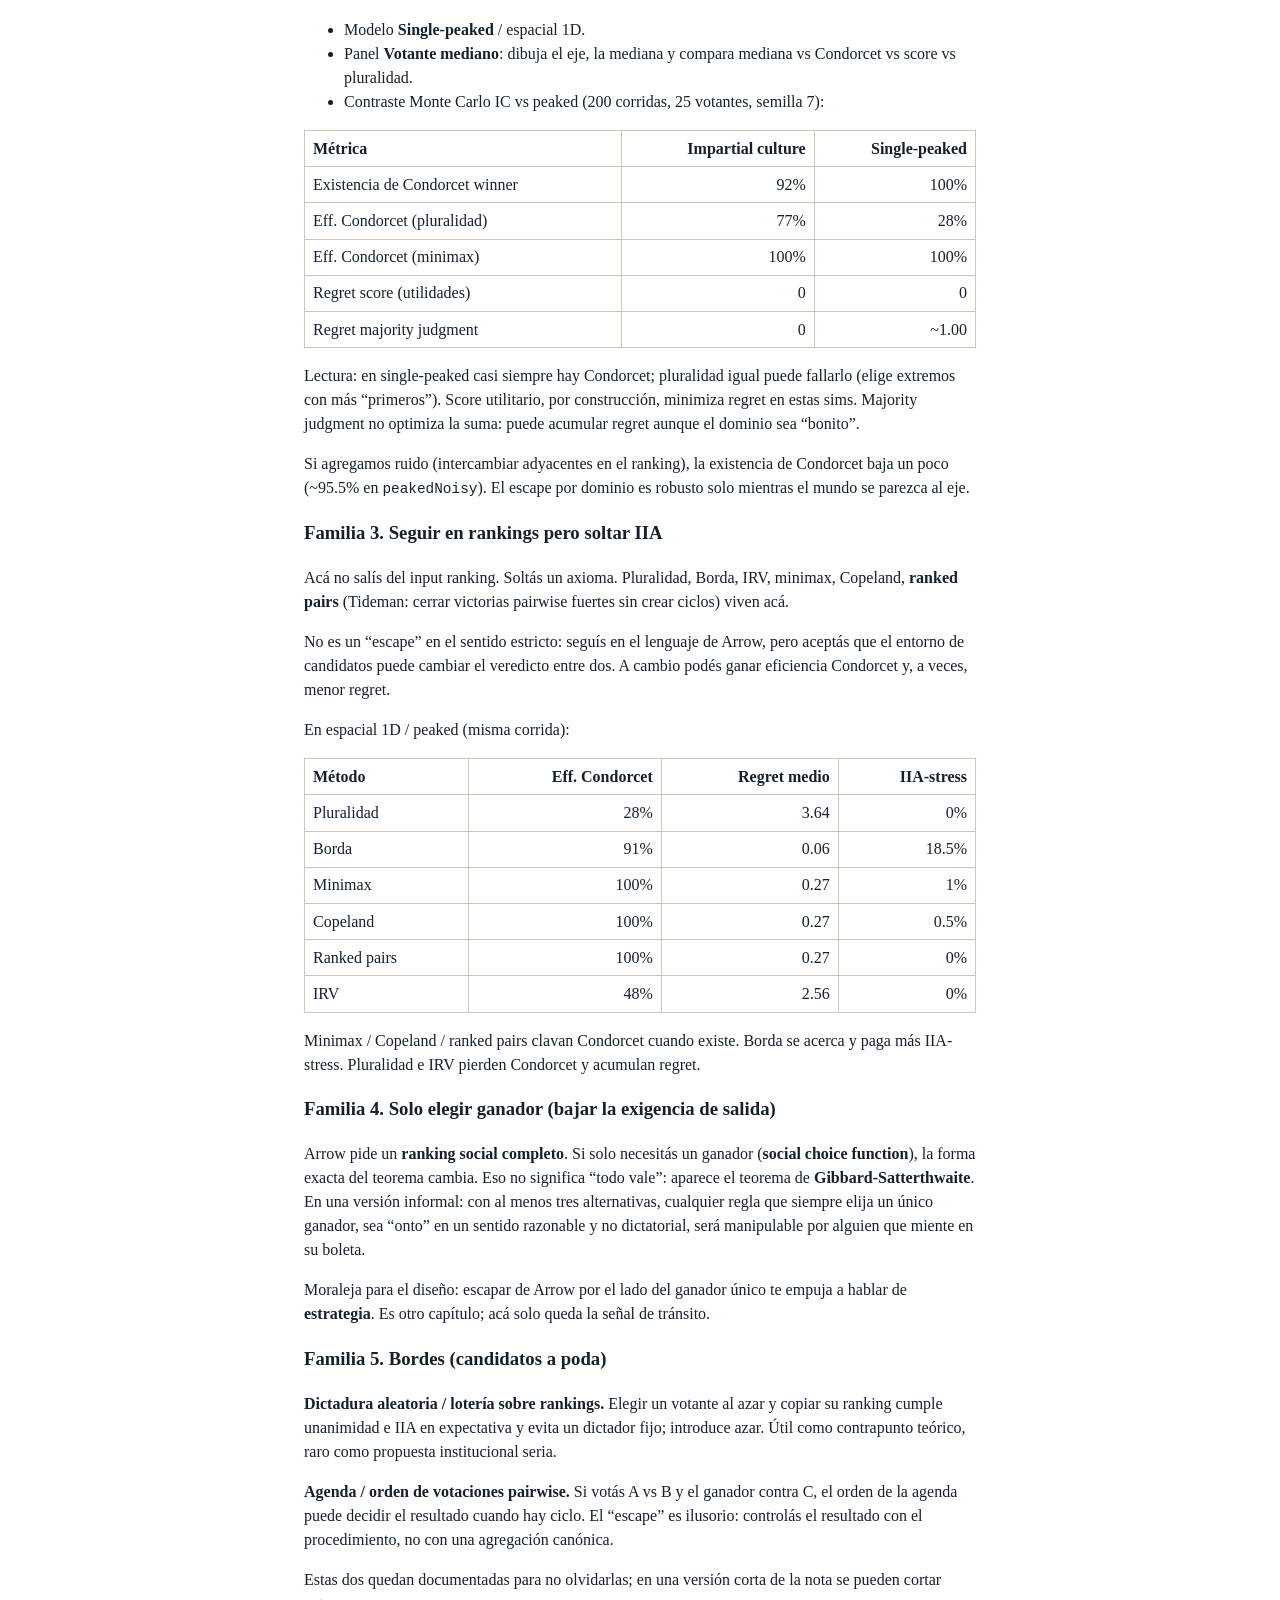
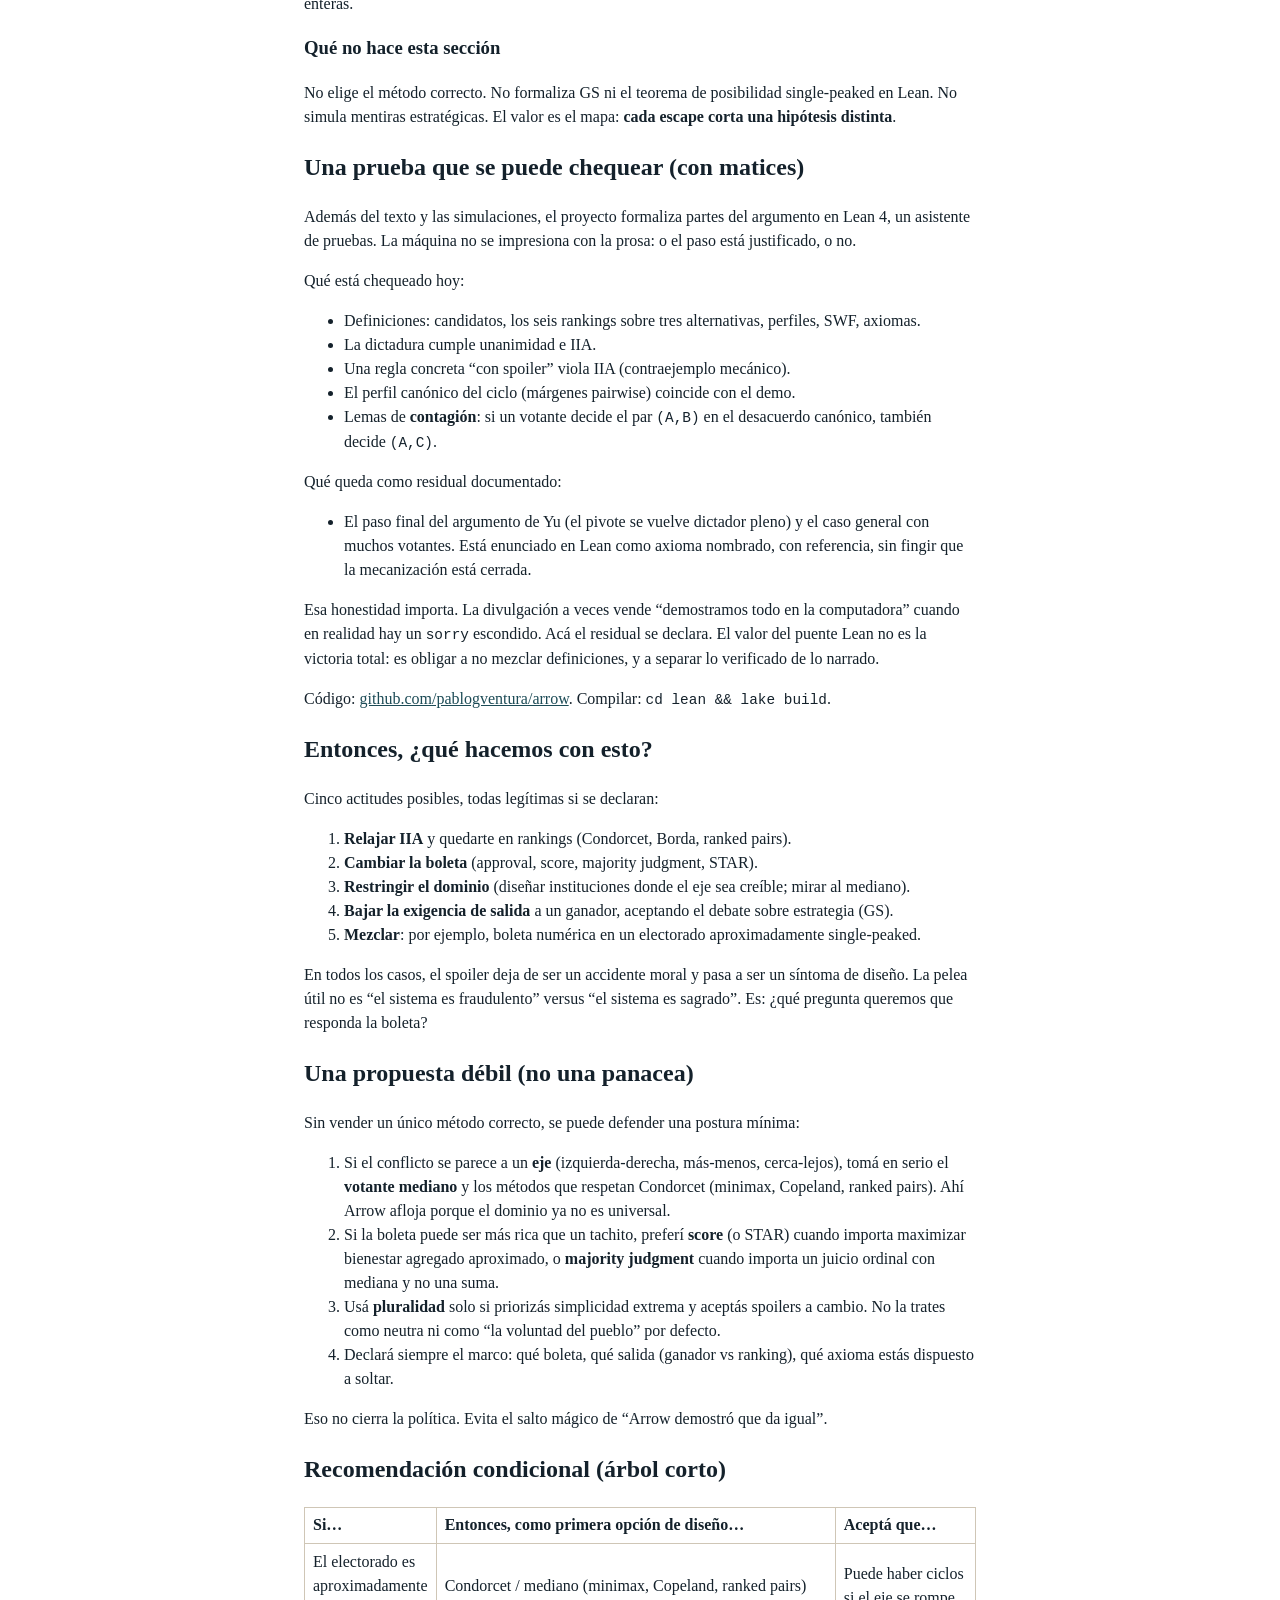
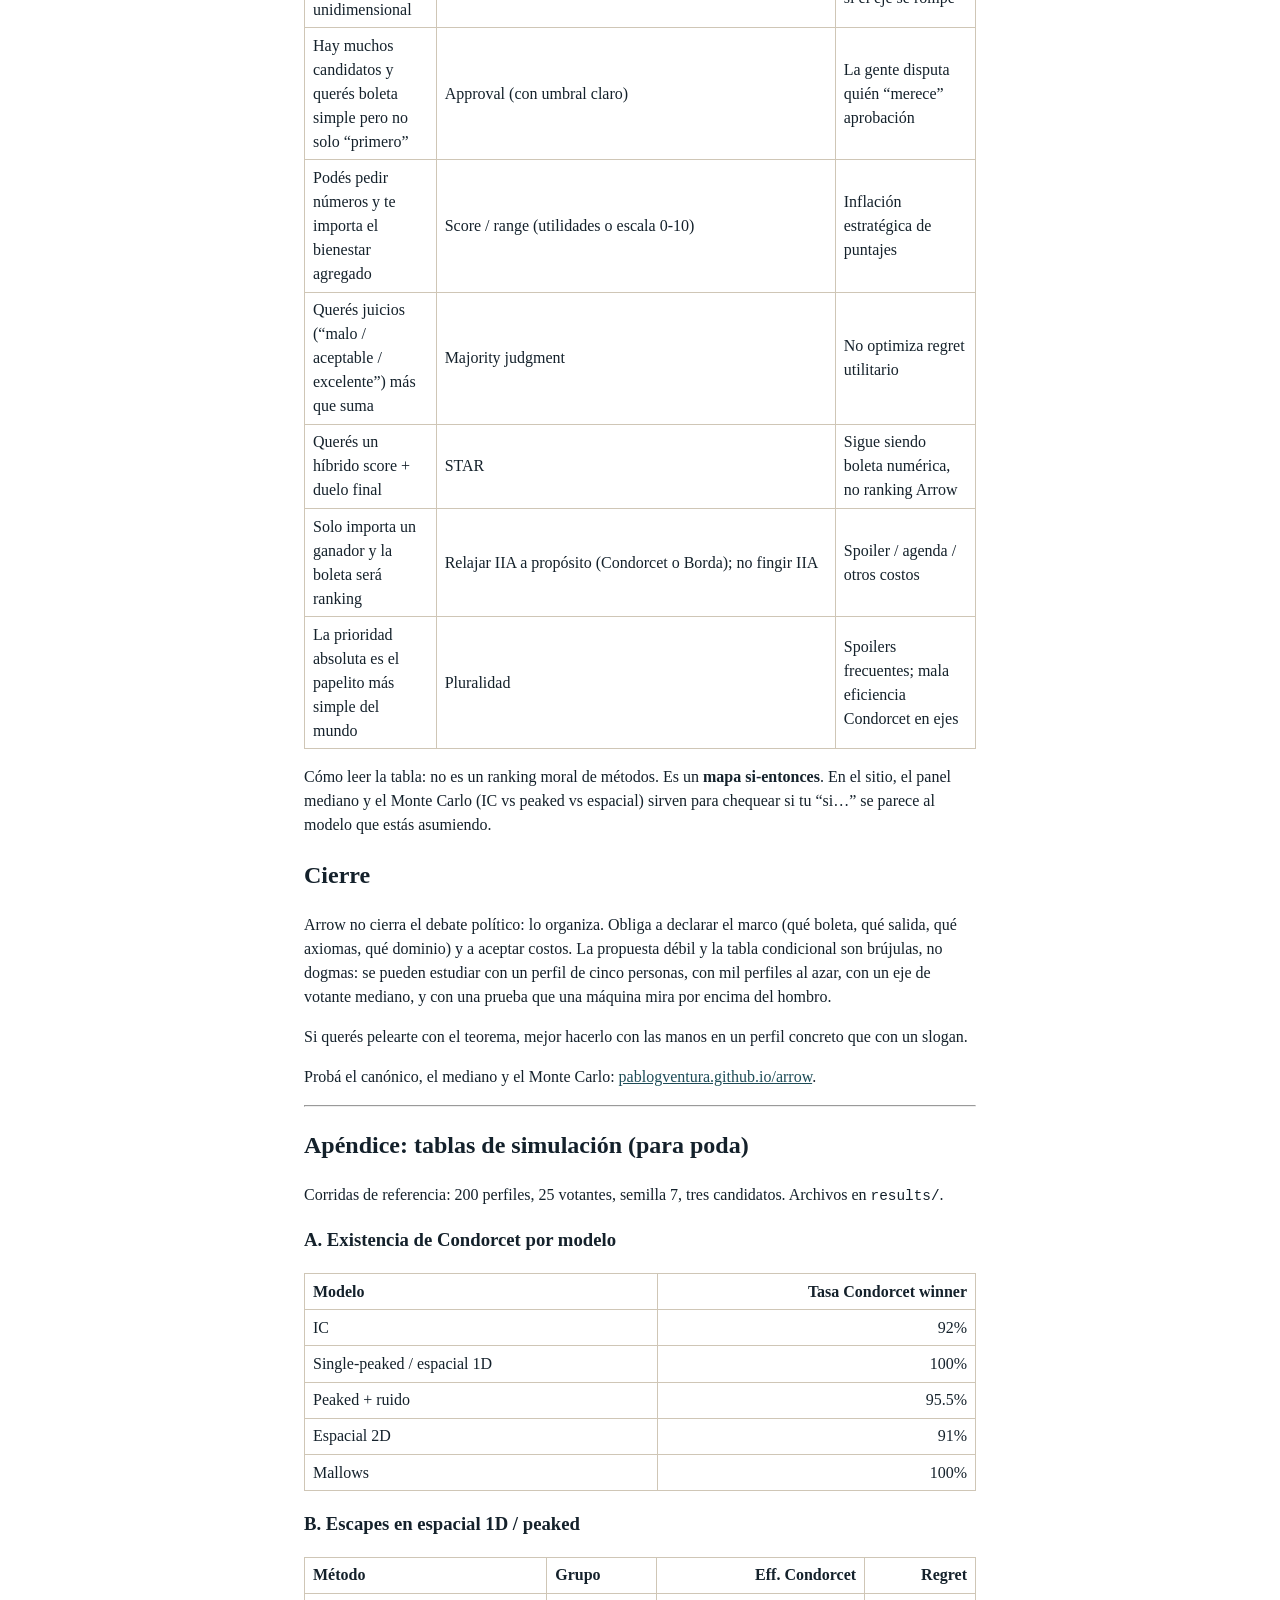
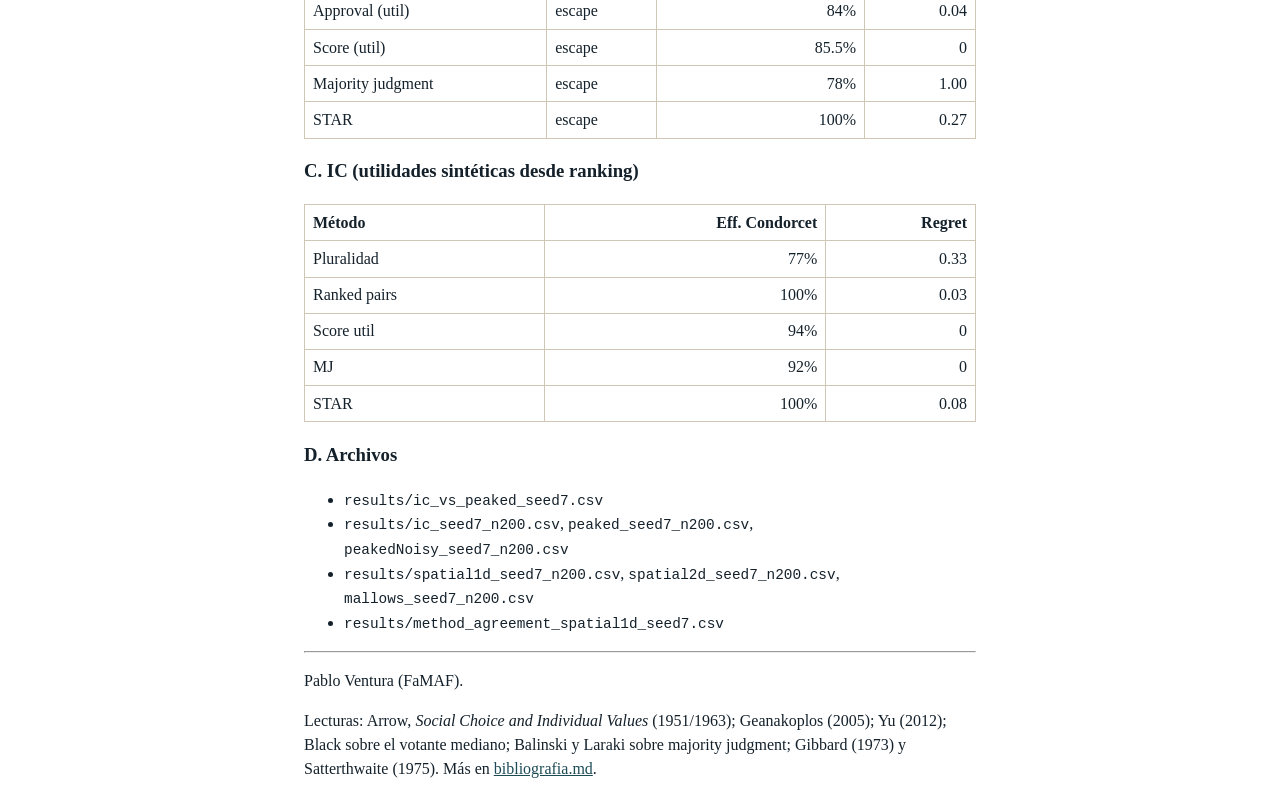
==== commit 97050423: "docs: add weak proposal and conditional method guide Close the note with a non-dogmatic design stanc" ====
--- a/web/articulo.html
+++ b/web/articulo.html
@@ -611,10 +611,91 @@
 a ser un síntoma de diseño. La pelea útil no es “el sistema es
 fraudulento” versus “el sistema es sagrado”. Es: ¿qué pregunta queremos
 que responda la boleta?</p>
+<h2 id="una-propuesta-débil-no-una-panacea">Una propuesta débil (no una
+panacea)</h2>
+<p>Sin vender un único método correcto, se puede defender una postura
+mínima:</p>
+<ol type="1">
+<li>Si el conflicto se parece a un <strong>eje</strong>
+(izquierda-derecha, más-menos, cerca-lejos), tomá en serio el
+<strong>votante mediano</strong> y los métodos que respetan Condorcet
+(minimax, Copeland, ranked pairs). Ahí Arrow afloja porque el dominio ya
+no es universal.</li>
+<li>Si la boleta puede ser más rica que un tachito, preferí
+<strong>score</strong> (o STAR) cuando importa maximizar bienestar
+agregado aproximado, o <strong>majority judgment</strong> cuando importa
+un juicio ordinal con mediana y no una suma.</li>
+<li>Usá <strong>pluralidad</strong> solo si priorizás simplicidad
+extrema y aceptás spoilers a cambio. No la trates como neutra ni como
+“la voluntad del pueblo” por defecto.</li>
+<li>Declará siempre el marco: qué boleta, qué salida (ganador vs
+ranking), qué axioma estás dispuesto a soltar.</li>
+</ol>
+<p>Eso no cierra la política. Evita el salto mágico de “Arrow demostró
+que da igual”.</p>
+<h2 id="recomendación-condicional-árbol-corto">Recomendación condicional
+(árbol corto)</h2>
+<table>
+<colgroup>
+<col style="width: 10%" />
+<col style="width: 66%" />
+<col style="width: 22%" />
+</colgroup>
+<thead>
+<tr>
+<th>Si…</th>
+<th>Entonces, como primera opción de diseño…</th>
+<th>Aceptá que…</th>
+</tr>
+</thead>
+<tbody>
+<tr>
+<td>El electorado es aproximadamente unidimensional</td>
+<td>Condorcet / mediano (minimax, Copeland, ranked pairs)</td>
+<td>Puede haber ciclos si el eje se rompe</td>
+</tr>
+<tr>
+<td>Hay muchos candidatos y querés boleta simple pero no solo
+“primero”</td>
+<td>Approval (con umbral claro)</td>
+<td>La gente disputa quién “merece” aprobación</td>
+</tr>
+<tr>
+<td>Podés pedir números y te importa el bienestar agregado</td>
+<td>Score / range (utilidades o escala 0-10)</td>
+<td>Inflación estratégica de puntajes</td>
+</tr>
+<tr>
+<td>Querés juicios (“malo / aceptable / excelente”) más que suma</td>
+<td>Majority judgment</td>
+<td>No optimiza regret utilitario</td>
+</tr>
+<tr>
+<td>Querés un híbrido score + duelo final</td>
+<td>STAR</td>
+<td>Sigue siendo boleta numérica, no ranking Arrow</td>
+</tr>
+<tr>
+<td>Solo importa un ganador y la boleta será ranking</td>
+<td>Relajar IIA a propósito (Condorcet o Borda); no fingir IIA</td>
+<td>Spoiler / agenda / otros costos</td>
+</tr>
+<tr>
+<td>La prioridad absoluta es el papelito más simple del mundo</td>
+<td>Pluralidad</td>
+<td>Spoilers frecuentes; mala eficiencia Condorcet en ejes</td>
+</tr>
+</tbody>
+</table>
+<p>Cómo leer la tabla: no es un ranking moral de métodos. Es un
+<strong>mapa si-entonces</strong>. En el sitio, el panel mediano y el
+Monte Carlo (IC vs peaked vs espacial) sirven para chequear si tu “si…”
+se parece al modelo que estás asumiendo.</p>
 <h2 id="cierre">Cierre</h2>
 <p>Arrow no cierra el debate político: lo organiza. Obliga a declarar el
 marco (qué boleta, qué salida, qué axiomas, qué dominio) y a aceptar
-costos. Se puede estudiar con un perfil de cinco personas, con mil
+costos. La propuesta débil y la tabla condicional son brújulas, no
+dogmas: se pueden estudiar con un perfil de cinco personas, con mil
 perfiles al azar, con un eje de votante mediano, y con una prueba que
 una máquina mira por encima del hombro.</p>
 <p>Si querés pelearte con el teorema, mejor hacerlo con las manos en un
